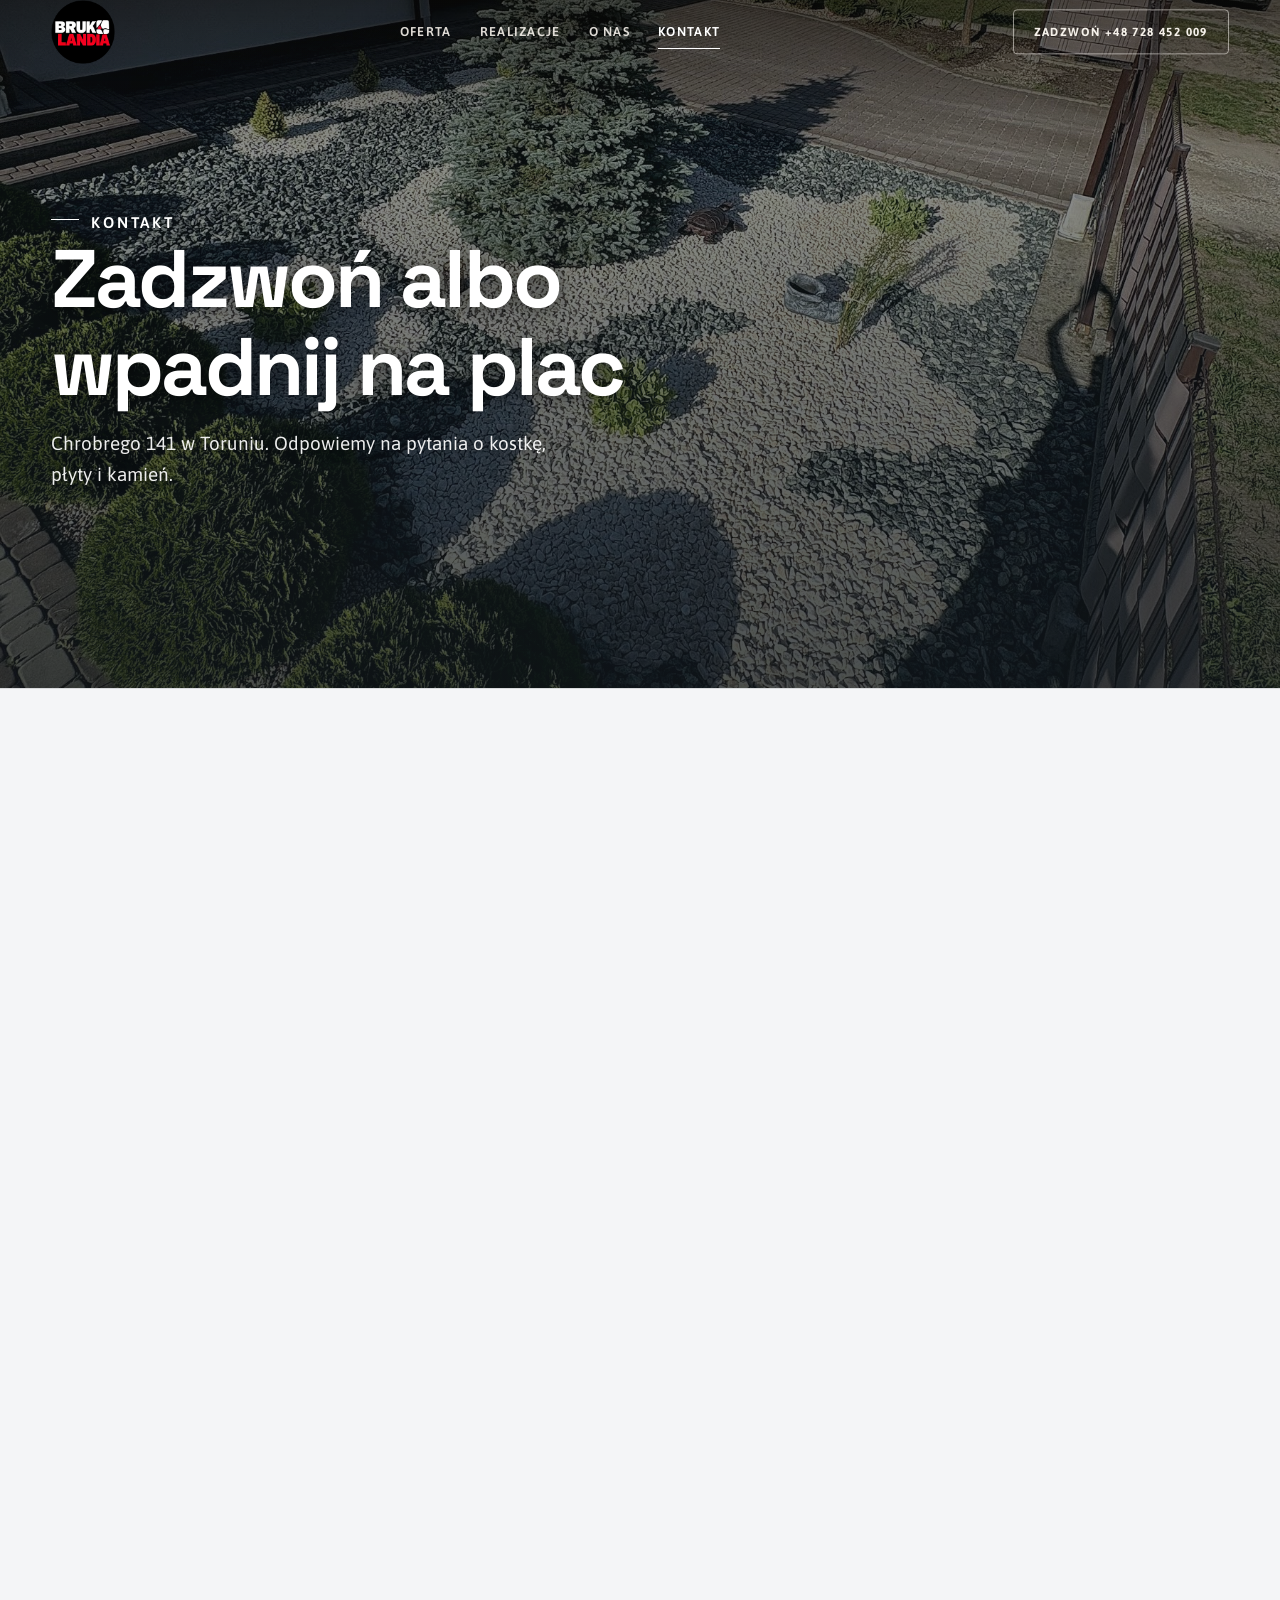
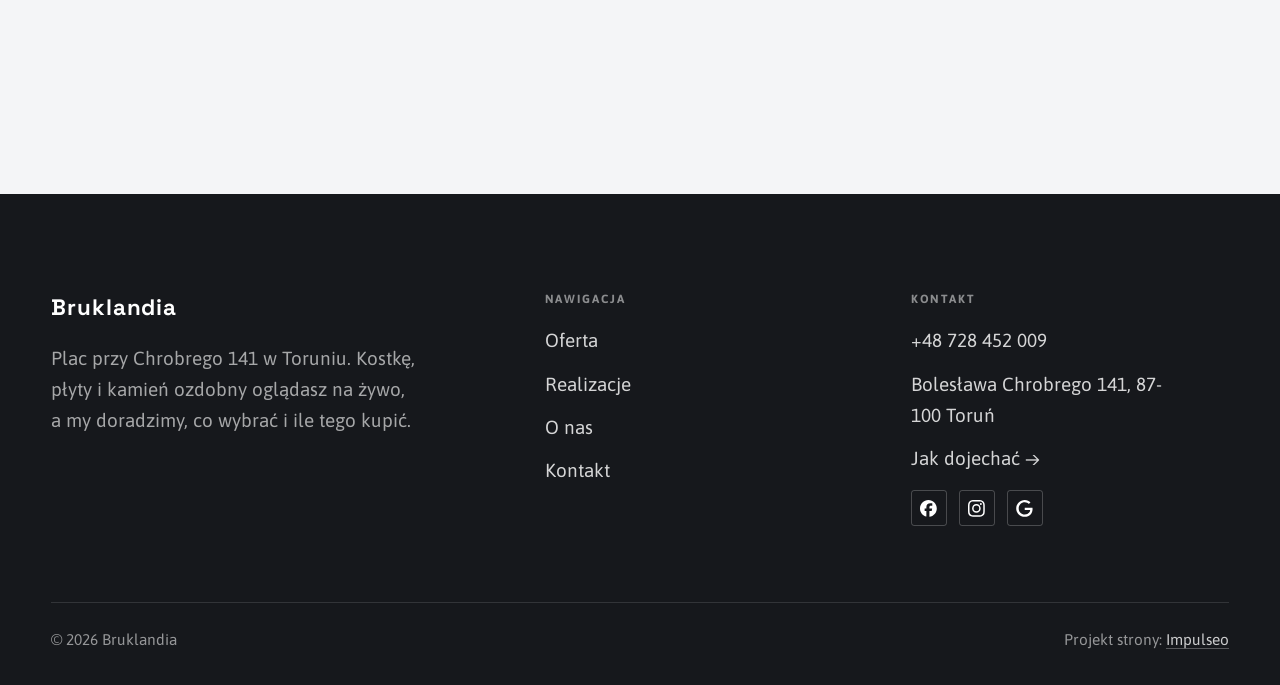
==== kontakt.html @ 5eeca156 "Strona demo: bruklandia" ====
<!DOCTYPE html>
<html lang="pl">
<head>
<meta charset="UTF-8">
<meta name="viewport" content="width=device-width, initial-scale=1.0">
<title>Kontakt - Bruklandia</title>
<meta name="description" content="Kontakt Bruklandia - Bolesława Chrobrego 141, 87-100 Toruń">
<link rel="canonical" href="https://kris20032.github.io/bruklandia/kontakt.html">
<meta name="robots" content="noindex, nofollow">
<meta property="og:type" content="website">
<meta property="og:locale" content="pl_PL">
<meta property="og:site_name" content="Bruklandia">
<meta property="og:title" content="Kontakt - Bruklandia">
<meta property="og:description" content="Kontakt Bruklandia - Bolesława Chrobrego 141, 87-100 Toruń">
<meta property="og:url" content="https://kris20032.github.io/bruklandia/kontakt.html">
<meta property="og:image" content="https://kris20032.github.io/bruklandia/img/og.jpg">
<meta property="og:image:width" content="1200">
<meta property="og:image:height" content="630">
<meta name="twitter:card" content="summary_large_image">
<link rel="preconnect" href="https://fonts.googleapis.com">
<link rel="preconnect" href="https://fonts.gstatic.com" crossorigin>
<link href="https://fonts.googleapis.com/css2?family=Space+Grotesk:wght@500;600;700&family=Asap:wght@400;500;600&display=swap" rel="stylesheet">
<link rel="stylesheet" href="assets/styles.css?v=f1101780">
</head>
<body>

<header class="nav">
  <div class="wrap nav-inner">
    <a class="brand brand-has-logo" href="index.html"><img class="brand-logo" src="img/logo.png" alt="Bruklandia" width="400" height="400" decoding="async"></a>
    <nav class="nav-links">
      <a href="oferta.html">Oferta</a>
      <a href="realizacje.html">Realizacje</a>
      <a href="o-nas.html">O nas</a>
      <a href="kontakt.html" class="active" aria-current="page">Kontakt</a>
      <a href="tel:+48728452009" class="btn btn-accent">Zadzwoń +48 728 452 009</a>
    </nav>
    <button class="nav-toggle" aria-label="Menu"><span></span><span></span><span></span></button>
  </div>
</header>

<main>
<section class="pagehead">
  <img src="img/g5.jpg" alt="Bruklandia - Zadzwoń albo wpadnij na plac" width="1800" height="1200" decoding="async">
  <div class="wrap">
    <span class="eyebrow">Kontakt</span>
    <h1>Zadzwoń albo wpadnij na plac</h1>
    <p>Chrobrego 141 w Toruniu. Odpowiemy na pytania o kostkę, płyty i kamień.</p>
  </div>
</section>
<section>
  <div class="wrap contact-grid">
    <div class="reveal">
      <span class="eyebrow">Dane kontaktowe</span>
      <h2 style="margin:var(--space-4) 0 var(--space-6)">Bruklandia</h2>
      <div class="info-list">
        <div class="info-row"><div class="ic"><svg class="ico-tel" width="16" height="16" viewBox="0 0 24 24" fill="none" aria-hidden="true"><path d="M6.6 10.8a15.5 15.5 0 0 0 6.6 6.6l2.2-2.2a1 1 0 0 1 1-.24 11.4 11.4 0 0 0 3.6.58 1 1 0 0 1 1 1V20a1 1 0 0 1-1 1A17 17 0 0 1 3 4a1 1 0 0 1 1-1h3.5a1 1 0 0 1 1 1c0 1.25.2 2.46.58 3.6a1 1 0 0 1-.25 1l-2.23 2.2Z" fill="currentColor"/></svg></div><div><div class="lbl">Telefon</div><a class="val" href="tel:+48728452009">+48 728 452 009</a></div></div>
        <div class="info-row"><div class="ic"><svg class="ico-pin" width="16" height="16" viewBox="0 0 24 24" fill="none" aria-hidden="true"><path d="M12 21s7-6.1 7-11.5A7 7 0 0 0 5 9.5C5 14.9 12 21 12 21Z" stroke="currentColor" stroke-width="1.6" fill="none"/><circle cx="12" cy="9.5" r="2.4" fill="currentColor"/></svg></div><div><div class="lbl">Adres</div><div class="val">Bolesława Chrobrego 141, 87-100 Toruń</div></div></div>
        <div class="info-row"><div class="ic"><svg class="ico-clock" width="16" height="16" viewBox="0 0 24 24" fill="none" aria-hidden="true"><circle cx="12" cy="12" r="8.2" stroke="currentColor" stroke-width="1.6"/><path d="M12 7.5V12l3.2 1.9" stroke="currentColor" stroke-width="1.6" stroke-linecap="round"/></svg></div><div><div class="lbl">Godziny</div><div class="val" style="font-weight:500">Pn-Pt 7:00-17:00, sob. 9:00-13:00</div></div></div>
      </div>
    </div>
    <div class="reveal">
      <div class="form">
        <h3 style="margin-bottom:var(--space-4)">Najszybciej telefonicznie</h3>
        <p class="muted" style="margin-bottom:var(--space-5)">Zadzwoń, opisz pomysł, a my powiemy, co i jak. Bez zobowiązań.</p>
        <a href="tel:+48728452009" class="btn btn-accent" style="justify-content:center">Zadzwoń: +48 728 452 009 <span class="arr">→</span></a>
      </div>
    </div>
  </div>
</section>
<section style="padding-top:0">
  <div class="wrap reveal">
    <iframe class="map" title="Bruklandia - Toruń" src="https://maps.google.com/maps?q=53.0409848%2C18.6276492&z=15&output=embed" loading="lazy" referrerpolicy="no-referrer-when-downgrade"></iframe>
  </div>
</section>
</main>

<footer>
  <div class="wrap">
    <div class="foot-grid">
      <div class="foot-brand">
        <div class="name">Bruklandia</div>
        <p>Plac przy Chrobrego 141 w Toruniu. Kostkę, płyty i kamień ozdobny oglądasz na żywo, a my doradzimy, co wybrać i ile tego kupić.</p>
      </div>
      <div class="foot-col">
        <h4>Nawigacja</h4>
        <a href="oferta.html">Oferta</a>
        <a href="realizacje.html">Realizacje</a>
        <a href="o-nas.html">O nas</a>
        <a href="kontakt.html">Kontakt</a>
      </div>
      <div class="foot-col">
        <h4>Kontakt</h4>
        <a href="tel:+48728452009">+48 728 452 009</a>
        <p>Bolesława Chrobrego 141, 87-100 Toruń</p>
        <a href="https://www.google.com/maps?cid=2119143771675908504" target="_blank" rel="noopener">Jak dojechać →</a>
      <div class="foot-soc">
        <a class="soc" href="https://www.facebook.com/p/Bruklandia-Toru%C5%84-61573818707642/" target="_blank" rel="noopener" aria-label="Facebook - Bruklandia"><svg viewBox="0 0 24 24" aria-hidden="true" focusable="false"><path d="M9.101 23.691v-7.98H6.627v-3.667h2.474v-1.58c0-4.085 1.848-5.978 5.858-5.978.401 0 .955.042 1.468.103a8.68 8.68 0 0 1 1.141.195v3.325a8.623 8.623 0 0 0-.653-.036 26.805 26.805 0 0 0-.733-.009c-.707 0-1.259.096-1.675.309a1.686 1.686 0 0 0-.679.622c-.258.42-.374.995-.374 1.752v1.297h3.919l-.386 2.103-.287 1.564h-3.246v8.245C19.396 23.238 24 18.179 24 12.044c0-6.627-5.373-12-12-12s-12 5.373-12 12c0 5.628 3.874 10.35 9.101 11.647Z" fill="currentColor"/></svg></a>
        <a class="soc" href="https://www.instagram.com/bruklandia_torun/" target="_blank" rel="noopener" aria-label="Instagram - Bruklandia"><svg viewBox="0 0 24 24" aria-hidden="true" focusable="false"><path d="M7.0301.084c-1.2768.0602-2.1487.264-2.911.5634-.7888.3075-1.4575.72-2.1228 1.3877-.6652.6677-1.075 1.3368-1.3802 2.127-.2954.7638-.4956 1.6365-.552 2.914-.0564 1.2775-.0689 1.6882-.0626 4.947.0062 3.2586.0206 3.6671.0825 4.9473.061 1.2765.264 2.1482.5635 2.9107.308.7889.72 1.4573 1.388 2.1228.6679.6655 1.3365 1.0743 2.1285 1.38.7632.295 1.6361.4961 2.9134.552 1.2773.056 1.6884.069 4.9462.0627 3.2578-.0062 3.668-.0207 4.9478-.0814 1.28-.0607 2.147-.2652 2.9098-.5633.7889-.3086 1.4578-.72 2.1228-1.3881.665-.6682 1.0745-1.3378 1.3795-2.1284.2957-.7632.4966-1.636.552-2.9124.056-1.2809.0692-1.6898.063-4.948-.0063-3.2583-.021-3.6668-.0817-4.9465-.0607-1.2797-.264-2.1487-.5633-2.9117-.3084-.7889-.72-1.4568-1.3876-2.1228C21.2982 1.33 20.628.9208 19.8378.6165 19.074.321 18.2017.1197 16.9244.0645 15.6471.0093 15.236-.005 11.977.0014 8.718.0076 8.31.0215 7.0301.0839m.1402 21.6932c-1.17-.0509-1.8053-.2453-2.2287-.408-.5606-.216-.96-.4771-1.3819-.895-.422-.4178-.6811-.8186-.9-1.378-.1644-.4234-.3624-1.058-.4171-2.228-.0595-1.2645-.072-1.6442-.079-4.848-.007-3.2037.0053-3.583.0607-4.848.05-1.169.2456-1.805.408-2.2282.216-.5613.4762-.96.895-1.3816.4188-.4217.8184-.6814 1.3783-.9003.423-.1651 1.0575-.3614 2.227-.4171 1.2655-.06 1.6447-.072 4.848-.079 3.2033-.007 3.5835.005 4.8495.0608 1.169.0508 1.8053.2445 2.228.408.5608.216.96.4754 1.3816.895.4217.4194.6816.8176.9005 1.3787.1653.4217.3617 1.056.4169 2.2263.0602 1.2655.0739 1.645.0796 4.848.0058 3.203-.0055 3.5834-.061 4.848-.051 1.17-.245 1.8055-.408 2.2294-.216.5604-.4763.96-.8954 1.3814-.419.4215-.8181.6811-1.3783.9-.4224.1649-1.0577.3617-2.2262.4174-1.2656.0595-1.6448.072-4.8493.079-3.2045.007-3.5825-.006-4.848-.0608M16.953 5.5864A1.44 1.44 0 1 0 18.39 4.144a1.44 1.44 0 0 0-1.437 1.4424M5.8385 12.012c.0067 3.4032 2.7706 6.1557 6.173 6.1493 3.4026-.0065 6.157-2.7701 6.1506-6.1733-.0065-3.4032-2.771-6.1565-6.174-6.1498-3.403.0067-6.156 2.771-6.1496 6.1738M8 12.0077a4 4 0 1 1 4.008 3.9921A3.9996 3.9996 0 0 1 8 12.0077" fill="currentColor"/></svg></a>
        <a class="soc" href="https://www.google.com/maps?cid=2119143771675908504" target="_blank" rel="noopener" aria-label="Google - Bruklandia"><svg viewBox="0 0 24 24" aria-hidden="true" focusable="false"><path d="M12.48 10.92v3.28h7.84c-.24 1.84-.853 3.187-1.787 4.133-1.147 1.147-2.933 2.4-6.053 2.4-4.827 0-8.6-3.893-8.6-8.72s3.773-8.72 8.6-8.72c2.6 0 4.507 1.027 5.907 2.347l2.307-2.307C18.747 1.44 16.133 0 12.48 0 5.867 0 .307 5.387.307 12s5.56 12 12.173 12c3.573 0 6.267-1.173 8.373-3.36 2.16-2.16 2.84-5.213 2.84-7.667 0-.76-.053-1.467-.173-2.053H12.48z" fill="currentColor"/></svg></a>
      </div>
      </div>
    </div>
    <div class="foot-bot">
      <span>© 2026 Bruklandia</span>
      <span>Projekt strony: <a class="foot-credit" href="https://impulseo.pl" target="_blank" rel="noopener">Impulseo</a></span>
    </div>
  </div>
</footer>
<div class="sticky-call"><a class="sc-call" href="tel:+48728452009"><svg class="ico-tel" width="16" height="16" viewBox="0 0 24 24" fill="none" aria-hidden="true"><path d="M6.6 10.8a15.5 15.5 0 0 0 6.6 6.6l2.2-2.2a1 1 0 0 1 1-.24 11.4 11.4 0 0 0 3.6.58 1 1 0 0 1 1 1V20a1 1 0 0 1-1 1A17 17 0 0 1 3 4a1 1 0 0 1 1-1h3.5a1 1 0 0 1 1 1c0 1.25.2 2.46.58 3.6a1 1 0 0 1-.25 1l-2.23 2.2Z" fill="currentColor"/></svg> Zadzwoń</a><a class="sc-quote" href="kontakt.html">Zapytaj o materiał</a></div>
<div class="demo-wazne" data-do="2026-10-19" data-cykl="3" hidden><svg class="dw-ico" width="13" height="13" viewBox="0 0 24 24" fill="none" aria-hidden="true"><circle cx="12" cy="12" r="8.6" stroke="currentColor" stroke-width="1.8"/><path d="M12 7.2V12l3.3 2" stroke="currentColor" stroke-width="1.8" stroke-linecap="round"/></svg><span class="dw-txt"></span></div>

<script src="assets/main.js"></script>
</body>
</html>
---- assets/styles.css ----
/* ============================================================
   STOLBASZ — premium, architektoniczny B2B fit-out
   Jasna paleta, zero brązu. System wg premium-web-craft.
   Projekt strony: Impulseo (impulseo.pl)
   ============================================================ */

:root{
  /* PALETA — jasna, architektoniczna, chłodna */
  --paper:#F4F5F7;          /* główne tło */
  --paper-2:#E6E8EC;        /* sekcje alternatywne (chłodny jasny szary) */
  --paper-3:#E6E8EC;        /* delikatne wypełnienia */
  --ink:#16181C;            /* tekst główny — chłodny grafit */
  --ink-soft:#282C32;       /* nagłówki drugorzędne */
  --muted:#6A7079;          /* tekst poboczny */
  --line:rgba(22,24,28,.12);/* hairline */
  --accent:#D62828;         /* stonowany petrol-slate — jedyny akcent */
  --accent-d:#A81E1E;
  --accent-soft:rgba(214,40,40,.10);
  --dark:#16181C;           /* sekcje ciemne (stopka/CTA) */

  /* HOVER ZDJĘĆ — JEDEN standard dla całego silnika (decyzja K. 04.08.2026, artefakt z wariantami).
     AKTUALNE (K.+Szymon 09.08.2026, wybór z artefaktu 6 wariantów): zoom 1.05 przy 1.4s -
     przy tak długim czasie mocniejszy kadr NIE skacze, tylko „oddycha". Poprzedni standard
     (1.02 / .55s z 04.08) odbierany jako dynamiczny i szybki.
     Spoczynek lekko przygaszony, ale TYLKO tam, gdzie jest mysz (@media hover:hover) —
     na telefonie zdjęcia zostają w pełnej jasności. */
  --img-zoom:1.05;                   /* K.+Szymon 09.08: wariant F z artefaktu porównawczego */
  --img-rest:brightness(.95) saturate(.99);
  --img-hot:brightness(1.06) saturate(1.05);
  --img-dur:1.4s;                    /* K.+Szymon 09.08 (wariant F): powoli = elegancko */
  --img-ease:cubic-bezier(.16,.84,.44,1);  /* miękki ogon, efekt „oddychania" */

  /* ODSTĘPY — skala 4/8 */
  --space-1:4px; --space-2:8px; --space-3:12px; --space-4:16px; --space-5:24px;
  --space-6:32px; --space-7:48px; --space-8:64px; --space-9:96px; --space-10:128px;

  /* TYPOGRAFIA — fluid clamp() (skala podbita 16.07.2026: większe, czytelniejsze litery — uwaga Adama) */
  --text-sm:clamp(.9rem,.87rem + .12vw,1rem);
  --text-base:clamp(1.08rem,1.04rem + .18vw,1.2rem);
  --text-lg:clamp(1.24rem,1.15rem + .34vw,1.44rem);
  --text-h3:clamp(1.34rem,1.22rem + .55vw,1.66rem);
  --text-h2:clamp(2.1rem,1.66rem + 2.1vw,3.1rem);
  --text-h1:clamp(2.9rem,2.1rem + 4vw,5.1rem);

  /* PROMIENIE — architektoniczne, raczej ostre */
  --r-sm:3px; --r-md:6px; --r-lg:10px;

  /* RUCH */
  --ease:cubic-bezier(.25,.46,.45,.94); --dur:.24s;

  /* CIENIE — miękkie, warstwowe */
  --sh-sm:0 1px 2px rgba(16,24,32,.04), 0 2px 8px rgba(16,24,32,.05);
  --sh-md:0 2px 6px rgba(16,24,32,.05), 0 12px 28px -8px rgba(16,24,32,.12);
  --sh-lg:0 6px 14px rgba(16,24,32,.07), 0 26px 56px -18px rgba(16,24,32,.22);

  --hairline:1px solid var(--line);

  --font-display:'Space Grotesk','Inter',sans-serif;
  --font-body:'Asap','Inter',sans-serif;
}

*{box-sizing:border-box;margin:0;padding:0}
html{scroll-behavior:smooth}
body{
  font-family:var(--font-body);
  font-size:var(--text-base);
  line-height:1.65;
  color:var(--ink);
  background:var(--paper);
  -webkit-font-smoothing:antialiased;
  text-rendering:optimizeLegibility;
}
img{max-width:100%;height:auto;display:block}  /* height:auto = width/height z atrybutów trzyma proporcje (TOP#12) */
a{color:inherit;text-decoration:none}

.wrap{width:min(92%,1180px);margin-inline:auto}
section{padding-block:clamp(52px,6.5vw,96px)}

h1,h2,h3{font-family:var(--font-display);font-weight:700;line-height:1.08;letter-spacing:-.02em;color:var(--ink)}
h1{font-size:var(--text-h1);letter-spacing:-.035em}
h2{font-size:var(--text-h2);letter-spacing:-.025em}
h3{font-size:var(--text-h3)}
/* MIARA — długość wiersza. WCAG 2.2 SC 1.4.8: max 80 znaków; Butterick: 45–90.
   68ch daje realnie 72–78 znaków polskiego tekstu, czyli z zapasem pod granicą.
   Wcześniej limit miał TYLKO <p> — <li>, <blockquote> i <dd> nie miały żadnego,
   i to jedyny powód, dla którego 23 bloki na dwóch oddanych stronach jadą po
   83–106 znaków w wierszu (pomiar 07.08.2026, bramka `miara`).
   ⚠️ Listy i definicje ograniczamy TYLKO bez klasy: `ul`/`ol` z klasą to u nas
   układ (siatki kafli, menu), a nie tekst ciągły — tam miarę wyznacza układ. */
/* 60ch, nie 68ch (K. 10.08): po zmianie fontów na węższe kroje (DM Sans i spółka)
   w 68ch mieściło się ~90 znaków - bramka pikselowa słusznie zgłaszała przekroczenie
   granicy 80. Pomiar na żywej przeglądarce: 60ch = 90 znaków, 53ch = ~78 znaków, czyli normę WCAG 1.4.8. */
:root{ --miara:53ch }
p{max-width:min(100%,var(--miara))}
blockquote,
ul:not([class])>li, ol:not([class])>li,
dl:not([class])>dd{max-width:min(100%,var(--miara))}

/* ⚠️ Świadomie BEZ wyjątku `.tile p,.card p,.svc p{max-width:none}`, choć nasuwa się sam:
   te akapity BYŁY już ograniczone (stare `p{max-width:65ch}`), więc „wyjątek" nie odblokowałby
   niczego nowego — tylko ROZLUŹNIŁ stan sprzed zmiany na wszystkich demach naraz.
   `figcaption` żadna z reguł wyżej nie dotyczy, więc też nie potrzebuje zwolnienia. */

/* ŁAMANIE. `balance` wyrównuje długości wierszy w nagłówku, `pretty` pilnuje ostatniego
   wiersza akapitu, żeby nie został w nim jeden wyraz. Obsługiwane od Chrome 117 /
   Safari 17.5; starsze przeglądarki po prostu ignorują tę własność.
   `text-wrap:pretty` nie występowało dotąd ANI RAZ w silniku ani w repo klientów. */
h1,h2,h3,.lead,.lede{text-wrap:balance}
p,li,blockquote,dd{text-wrap:pretty}

.eyebrow{
  font-family:var(--font-body);
  font-size:var(--text-sm);
  font-weight:600;
  letter-spacing:.18em;
  text-transform:uppercase;
  color:var(--accent);
  display:inline-flex;align-items:center;gap:var(--space-3);
}
/* flex:none + margin-top = kreska trzyma się PIERWSZEJ linii. Wcześniej align-items:center
   centrowało ją względem całego bloku i przy zawinięciu (długi kicker typu
   „…WNĘTRZ · LESZNO · OD 2019") druga linia lądowała z brzydkim wcięciem. */
.eyebrow{align-items:flex-start}
.eyebrow>*,.eyebrow{text-wrap:balance}   /* dlugi kicker lamal sie na sierote typu samo „2019" w drugiej linii */
.eyebrow::before{content:"";width:28px;height:1px;background:var(--accent);display:inline-block;flex:none;margin-top:.62em}

.muted{color:var(--muted)}
.lead{font-size:var(--text-lg);line-height:1.55;color:var(--ink-soft);max-width:50ch}

/* ---------- BUTTONS ---------- */
.btn{
  display:inline-flex;align-items:center;gap:var(--space-2);
  font-weight:600;font-size:var(--text-sm);letter-spacing:.02em;
  padding:var(--space-4) var(--space-6);
  border-radius:var(--r-sm);
  transition:transform var(--dur) var(--ease),box-shadow var(--dur) var(--ease),background var(--dur) var(--ease);
  cursor:pointer;border:1px solid transparent;
}
.btn-accent{background:var(--accent);color:#fff;box-shadow:var(--sh-sm)}
.btn-accent:hover{background:var(--accent-d);transform:translateY(-2px);box-shadow:var(--sh-md)}
.btn-accent:active{transform:translateY(0);box-shadow:var(--sh-sm)}
.btn-ghost{background:transparent;color:var(--ink);border-color:var(--line)}
.btn-ghost:hover{border-color:var(--accent);color:var(--accent);transform:translateY(-2px)}
.btn-light{background:#fff;color:var(--ink);box-shadow:var(--sh-sm)}
.btn-light:hover{transform:translateY(-2px);box-shadow:var(--sh-md)}
.btn .arr{transition:transform var(--dur) var(--ease)}
.btn:hover .arr{transform:translateX(4px)}

/* ---------- NAV ---------- */
.nav{
  position:sticky;top:0;z-index:50;
  background:color-mix(in srgb,var(--paper) 88%,transparent);
  backdrop-filter:saturate(140%) blur(10px);
  border-bottom:var(--hairline);
}
.nav-inner{display:flex;align-items:center;justify-content:space-between;gap:var(--space-5);height:72px}
/* ANTY-NACHODZENIE (K. 05.08.2026): długa nazwa firmy + przycisk z pełnym numerem nie mieściły się w pasku
   i flex ściskał linki PONIŻEJ ich treści - "Kontakt" wchodził na ramkę "Zadzwoń +48 ...". Teraz ustępuje
   nazwa marki (skrót wielokropkiem), a menu i przycisk nigdy się nie kurczą ani nie zachodzą na siebie. */
.brand{display:flex;flex-direction:column;line-height:1;min-width:0;flex:0 1 auto}
.brand .name{font-family:var(--font-display);font-weight:800;font-size:1.35rem;letter-spacing:.04em;white-space:nowrap;overflow:hidden;text-overflow:ellipsis}
.brand .sub{font-size:.62rem;letter-spacing:.34em;text-transform:uppercase;color:var(--muted);margin-top:5px;white-space:nowrap;overflow:hidden;text-overflow:ellipsis}
.nav-links{display:flex;align-items:center;gap:var(--space-6);flex:0 0 auto}
.nav-links a{font-size:var(--text-sm);font-weight:500;color:var(--ink-soft);position:relative;padding-block:4px;white-space:nowrap;transition:color var(--dur) var(--ease)}
.nav-links a::after{content:"";position:absolute;left:0;bottom:0;width:0;height:1.5px;background:var(--accent);transition:width var(--dur) var(--ease)}
.nav-links a:hover,.nav-links a.active{color:var(--ink)}
.nav-links a:hover::after,.nav-links a.active::after{width:100%}
.nav-links .btn{padding:var(--space-2) var(--space-5)}
/* przyciski w nav: właściwy kolor (przebij .nav-links a) + bez podkreślenia */
.nav-links a.btn-accent{color:#fff}
.nav-links a.btn-ghost,.nav-links a.btn-light{color:var(--ink)}
/* CTA w pasku: NIE podkreślenie spod linków menu, ale ten sam przelatujący błysk,
   co na wszystkich innych przyciskach (zgłoszenie K. 13.08.2026 - „na hero jest efekt
   światła przechodzącego przez przycisk, na navbarze go nie ma, a mają być identyczne").
   Reguła `.nav-links a::after` jest silniejsza od `.btn::after`, więc trzeba jej
   geometrię wyzerować i wpisać połysk z nazwy - samo `display:none` gasiło efekt. */
.nav-links a.btn::after{
  display:block;content:"";position:absolute;inset:0;z-index:-1;pointer-events:none;
  width:auto;height:auto;border-radius:inherit;   /* kasuje geometrię podkreślenia (width:0;height:1.5px) */
  background:linear-gradient(100deg,transparent 32%,rgba(255,255,255,.20) 50%,transparent 68%);
  translate:-120% 0}
@media (prefers-reduced-motion:no-preference){
  .nav-links a.btn:hover::after{translate:120% 0;transition:translate .75s var(--mt-ease,cubic-bezier(.16,.84,.44,1))}
}
.nav-toggle{display:none;background:none;border:none;cursor:pointer;flex-direction:column;gap:5px;padding:8px}
.nav-toggle span{width:24px;height:2px;background:var(--ink);transition:var(--dur)}
/* Ciasny zakres MIĘDZY menu mobilnym a pełnym pulpitem: zbijamy odstępy i nazwę marki,
   żeby wszystko zmieściło się naturalnie, zanim w ogóle dojdzie do skracania wielokropkiem. */
@media(max-width:1280px) and (min-width:921px){
  .nav-links{gap:var(--space-4)}
  .nav-links .btn{padding:var(--space-2) var(--space-4)}
  .brand .name{font-size:1.15rem}
}

/* ---------- HERO (split) ---------- */
.hero{position:relative;overflow:hidden;border-bottom:var(--hairline)}
.hero-grid{display:grid;grid-template-columns:1.05fr .95fr;gap:clamp(24px,4vw,60px);align-items:center;
  padding-block:clamp(36px,4.5vw,64px)}
.hero-copy .eyebrow{margin-bottom:var(--space-5)}
.hero-copy h1{margin-bottom:var(--space-5)}
.hero-copy .lead{margin-bottom:var(--space-7)}
.hero-actions{display:flex;flex-wrap:wrap;gap:var(--space-4)}
.hero-art{position:relative;aspect-ratio:4/3;border-radius:var(--r-lg);overflow:hidden;box-shadow:var(--sh-lg)}
.hero-art img{width:100%;height:100%;object-fit:cover}
.hero-art::after{content:"";position:absolute;inset:0;background:linear-gradient(180deg,transparent 55%,rgba(18,24,28,.28))}
.hero-badge{position:absolute;left:var(--space-5);bottom:var(--space-5);z-index:2;
  background:rgba(252,252,251,.94);backdrop-filter:blur(4px);
  border-radius:var(--r-md);padding:var(--space-4) var(--space-5);box-shadow:var(--sh-md);max-width:78%}
.hero-badge strong{display:block;font-family:var(--font-display);font-size:1rem;letter-spacing:-.01em}
.hero-badge span{font-size:var(--text-sm);color:var(--muted)}

/* ---------- HERO duży / kinowy (strona główna) ---------- */
.hero-cine{position:relative;min-height:clamp(560px,82vh,840px);min-height:clamp(560px,82svh,840px);display:flex;align-items:center;overflow:hidden;border-bottom:var(--hairline)}
.hero-cine>img{position:absolute;inset:0;width:100%;height:100%;object-fit:cover;z-index:0}
.hero-cine::after{content:"";position:absolute;inset:0;z-index:1;
  background:linear-gradient(95deg,rgba(13,18,23,.86) 0%,rgba(13,18,23,.64) 32%,rgba(13,18,23,.24) 62%,rgba(13,18,23,.04) 100%)}
.hero-cine .wrap{position:relative;z-index:2;padding-block:var(--space-8)}
.hero-cine .hero-copy{max-width:660px}
.hero-cine .eyebrow{color:#fff;margin-bottom:var(--space-5)}
.hero-cine .eyebrow::before{background:#fff}
.hero-cine h1{color:#fff;margin-bottom:var(--space-5);font-size:clamp(2.9rem,2rem + 4.4vw,5.2rem);text-wrap:balance}
.hero-cine .lead{color:rgba(255,255,255,.92);max-width:48ch;margin-bottom:var(--space-7)}
.hero-cine .hero-actions{display:flex;flex-wrap:wrap;gap:var(--space-4)}
/* NISKIE OKNO (laptop z dokiem i paskami przeglądarki ma ~700-780 px wysokości widoku):
   H1 do 5.2rem + długi lead nie mieściły się i przyciski wypadały POD krawędź ekranu -
   klient widział stronę bez ani jednego CTA. Skalujemy w dół, zamiast przycinać treść. */
@media(min-width:821px) and (max-height:820px){
  .hero-cine{min-height:clamp(520px,94svh,780px)}
  .hero-cine .wrap{padding-block:var(--space-6)}
  .hero-cine h1{font-size:clamp(2.2rem,1.5rem + 2.6vw,3.6rem);margin-bottom:var(--space-4)}
  .hero-cine .eyebrow{margin-bottom:var(--space-4)}
  .hero-cine .lead{margin-bottom:var(--space-5);max-width:44ch}
}
@media(max-width:680px){
  .hero-cine{min-height:clamp(520px,76vh,640px);min-height:clamp(520px,76svh,640px);align-items:flex-end}
  .hero-cine::after{background:linear-gradient(0deg,rgba(13,18,23,.9) 6%,rgba(13,18,23,.45) 55%,rgba(13,18,23,.25) 100%)}
  .hero-cine .wrap{padding-bottom:var(--space-9)}
  /* TELEFON (~90% oglądających): lead potrafił zająć 8 linii i zepchnąć CTA poza pierwszy ekran.
     Zwężamy interlinię i skalę - treści nie ucinamy, bo to ona sprzedaje. */
  .hero-cine .lead{font-size:.98rem;line-height:1.5;margin-bottom:var(--space-5)}
  .hero-cine .eyebrow{font-size:.72rem;letter-spacing:.13em;margin-bottom:var(--space-4)}
  .hero-cine .eyebrow::before{width:20px}
  .hero-cine h1{margin-bottom:var(--space-4)}
}

/* full-bleed hero variant (podstrony) */
.pagehead{position:relative;min-height:46vh;min-height:46svh;display:flex;align-items:flex-end;overflow:hidden;border-bottom:var(--hairline)}
.pagehead img{position:absolute;inset:0;width:100%;height:100%;object-fit:cover}
/* 10.08.2026 (decyzja K.): mocniejsze przyciemnienie + cień pod tekstem. Bramka mierzyła na
   nagłówkach podstron 3,38-3,43:1 przy wymaganych 4,5 — jasne zdjęcie (hala, śnieg, niebo)
   podchodziło pod biały tekst. Zdjęcia klientów są różne, więc kontrast musi dawać WARSTWA,
   a nie szczęśliwy dobór kadru. */
.pagehead::after{content:"";position:absolute;inset:0;background:linear-gradient(180deg,rgba(18,24,28,.40),rgba(18,24,28,.76))}
.pagehead .wrap{position:relative;z-index:2;padding-block:var(--space-9);color:#fff}
.pagehead h1{color:#fff;max-width:18ch;text-shadow:0 2px 16px rgba(0,0,0,.55)}
.pagehead .eyebrow{color:#fff}
.pagehead .eyebrow::before{background:#fff}
.pagehead p{color:rgba(255,255,255,.92);margin-top:var(--space-4);max-width:54ch;text-shadow:0 1px 12px rgba(0,0,0,.5)}

/* ---------- STRIP (pasek skrótów / liczby) ---------- */
.strip{background:var(--dark);color:#fff}
/* PASEK HASEŁ — standard 04.08.2026 (decyzja K.): 5 haseł w JEDNYM rzędzie, tekst WYŚRODKOWANY,
   węższe marginesy boczne niż reszta strony (pasek ma iść szerzej), równe wysokości kolumn. */
.strip .wrap{width:min(96%,1440px);display:grid;grid-template-columns:repeat(5,1fr);
  gap:var(--space-5);padding-block:var(--space-7);align-items:stretch}
.strip .item .k{font-family:var(--font-display);font-size:clamp(1.05rem,.82rem + .85vw,1.55rem);
  font-weight:800;letter-spacing:-.02em;color:#fff;line-height:1.18;text-wrap:balance}
.strip .item .v{font-size:var(--text-sm);color:rgba(255,255,255,.66);margin-top:var(--space-2);line-height:1.4}
.strip .item{border-left:2px solid var(--accent);padding-inline:var(--space-4);
  text-align:center;display:flex;flex-direction:column;justify-content:center}
/* liczba kolumn = liczba haseł, żeby ostatnie nie zostawało samo w drugim rzędzie.
   Klasę n-N nadaje multipage.py; domyślnie (bez klasy) pasek jest 5-kolumnowy. */
.strip.n-2 .wrap{grid-template-columns:repeat(2,1fr)}
.strip.n-3 .wrap{grid-template-columns:repeat(3,1fr)}
.strip.n-4 .wrap{grid-template-columns:repeat(4,1fr);gap:var(--space-6)}
.strip.n-4 .item .k{font-size:clamp(1.3rem,1rem + 1.1vw,2rem)}
.strip.n-6 .wrap{grid-template-columns:repeat(6,1fr);gap:var(--space-4)}
.strip.n-6 .item .k{font-size:clamp(.98rem,.8rem + .7vw,1.35rem)}
/* równe łamanie: zamiast "długa linia + jedno słowo" obie linie zbliżonej długości */
.strip .item .k{text-wrap:balance}

/* ---------- SECTION HEAD ---------- */
.head{max-width:48rem;margin-bottom:var(--space-8)}
.head.center{margin-inline:auto;text-align:center}
.head .eyebrow{margin-bottom:var(--space-4)}
.head h2{margin-bottom:var(--space-4)}
.head p{color:var(--muted);font-size:var(--text-lg);line-height:1.55}
.head.center p{margin-inline:auto}

/* ---------- INTRO SPLIT ---------- */
.split{display:grid;grid-template-columns:.92fr 1.08fr;gap:clamp(28px,5vw,80px);align-items:center}
.split.rev{grid-template-columns:1.08fr .92fr}
.split.rev .split-art{order:-1}
.split-art{position:relative;aspect-ratio:5/4;border-radius:var(--r-lg);overflow:hidden;box-shadow:var(--sh-lg)}
.split-art img{width:100%;height:100%;object-fit:cover}
.split-copy h2{margin-bottom:var(--space-5)}
.split-copy p+p{margin-top:var(--space-4)}
.split-copy .btn{margin-top:var(--space-6)}

/* ---------- SERVICES (zakres) ---------- */
.svc-grid{display:grid;grid-template-columns:repeat(auto-fit,minmax(280px,1fr));gap:var(--space-5)}
.svc{background:#fff;border:var(--hairline);border-radius:var(--r-md);padding:var(--space-7) var(--space-6);
  transition:transform var(--dur) var(--ease),box-shadow var(--dur) var(--ease),border-color var(--dur) var(--ease);
  position:relative;overflow:hidden}
.svc::before{content:"";position:absolute;left:0;top:0;width:3px;height:0;background:var(--accent);transition:height var(--dur) var(--ease)}
.svc:hover{transform:translateY(-4px);box-shadow:var(--sh-md);border-color:transparent}
.svc:hover::before{height:100%}
.svc .ic{font-family:var(--font-display);font-size:.8rem;font-weight:700;letter-spacing:.12em;color:var(--accent);margin-bottom:var(--space-4)}
.svc h3{margin-bottom:var(--space-3);font-size:1.22rem}
.svc p{color:var(--muted);font-size:var(--text-base);line-height:1.6}

/* big detailed service rows */
.svc-row{display:grid;grid-template-columns:.8fr 1.2fr;gap:clamp(20px,4vw,60px);align-items:center;padding-block:var(--space-8)}
.svc-row+.svc-row{border-top:var(--hairline)}
.svc-row.rev{grid-template-columns:1.2fr .8fr}
/* Naprzemienny układ wierszy oferty: co drugi wiersz ma zdjęcie po PRAWEJ.
   Było `order:-1` — martwy kod, bo zdjęcie i tak jest pierwszym dzieckiem w HTML,
   więc wszystkie wiersze wyglądały identycznie (zdjęcie zawsze z lewej), a `rev`
   zmieniało tylko szerokość kolumn. Znalezione 29.07.2026 przy różnicowaniu kierunków
   animacji (pomiar pozycji: art.mid 390/502 przy row.mid 756 — zawsze lewa strona). */
.svc-row.rev .svc-row-art{order:2}
.svc-row-art{aspect-ratio:4/3;border-radius:var(--r-md);overflow:hidden;box-shadow:var(--sh-md)}
.svc-row-art img{width:100%;height:100%;object-fit:cover}
.svc-row h3{font-size:1.5rem;margin-bottom:var(--space-4)}
.svc-row .num{font-family:var(--font-display);font-size:.85rem;font-weight:700;letter-spacing:.14em;color:var(--accent);display:block;margin-bottom:var(--space-3)}
.svc-row ul{list-style:none;margin-top:var(--space-4);display:flex;flex-direction:column;gap:var(--space-2)}
.svc-row li{position:relative;padding-left:var(--space-5);color:var(--muted);font-size:var(--text-base)}
.svc-row li::before{content:"";position:absolute;left:0;top:.62em;width:8px;height:1px;background:var(--accent)}

/* ---------- GALLERY (realizacje) ---------- */
.gallery{display:grid;grid-template-columns:repeat(12,1fr);gap:var(--space-4);grid-auto-rows:200px}
/* GALERIA MASONRY — pionowe zdjęcia (portrety beauty/wellness) bez przycinania: kolumny, height auto */
.gallery-masonry{column-count:3;column-gap:var(--space-4)}
@media(max-width:900px){.gallery-masonry{column-count:2}}
@media(max-width:560px){.gallery-masonry{column-count:1}}
.gallery-masonry .m-tile{break-inside:avoid;margin:0 0 var(--space-4);padding:0;position:relative;overflow:hidden;border-radius:var(--r-md);border:1px solid var(--line)}
.gallery-masonry .m-tile img{width:100%;height:auto;display:block}
.gallery-masonry .m-tile .cap{position:absolute;left:0;right:0;bottom:0;padding:var(--space-4);color:#fff;background:linear-gradient(0deg,rgba(0,0,0,.55),transparent);font-size:var(--text-sm)}
.gallery-masonry .m-tile .cap small{display:block;font-weight:400;opacity:.78;letter-spacing:.04em;text-transform:uppercase;font-size:.66rem;margin-top:3px}
.tile{position:relative;overflow:hidden;border-radius:var(--r-md);box-shadow:var(--sh-sm);
  transition:transform var(--dur) var(--ease),box-shadow var(--dur) var(--ease)}
.tile img{width:100%;height:100%;object-fit:cover;
  transition:transform var(--img-dur) var(--img-ease),filter var(--img-dur) var(--img-ease)}
.tile:hover{box-shadow:var(--sh-md)}
.tile .cap{position:absolute;left:0;right:0;bottom:0;padding:var(--space-5) var(--space-4) var(--space-4);
  /* mocniejszy spad + cien pod tekstem: na JASNYCH zdjeciach klienta (biale fronty, sciany)
     slaby gradient dawal kontrast ~1.5:1 zamiast wymaganych 3.6:1 (bramka wygladu, 10.08.2026) */
  background:linear-gradient(transparent 10%,rgba(18,24,28,.55) 40%,rgba(18,24,28,.88) 68%,rgba(18,24,28,.99));color:#fff;
  text-shadow:0 1px 2px rgba(0,0,0,.85),0 2px 10px rgba(0,0,0,.55);
  font-size:var(--text-sm);font-weight:600;letter-spacing:.01em;
  opacity:0;transform:translateY(8px);transition:var(--dur) var(--ease)}
.tile:hover .cap{opacity:1;transform:translateY(0)}
.tile .cap small{display:block;font-weight:400;opacity:.78;letter-spacing:.04em;text-transform:uppercase;font-size:.66rem;margin-top:3px}
/* bento spans */
.t-wide{grid-column:span 6}
.t-tall{grid-column:span 6;grid-row:span 2}
.t-std{grid-column:span 6}
.t-third{grid-column:span 4}
.t-two3{grid-column:span 8}

/* ---------- TRUST / WIARYGODNOŚĆ ---------- */
.trust{background:var(--paper-2)}
.trust-grid{display:grid;grid-template-columns:repeat(auto-fit,minmax(240px,1fr));gap:var(--space-5);margin-top:var(--space-7)}
.trust-card{background:#fff;border-radius:var(--r-md);padding:var(--space-7) var(--space-6);box-shadow:var(--sh-sm);border-top:3px solid var(--accent)}
.trust-card .big{font-family:var(--font-display);font-size:clamp(1.8rem,1.3rem + 1.6vw,2.6rem);font-weight:800;letter-spacing:-.02em;color:var(--ink);line-height:1}
.trust-card h3{font-size:1.12rem;margin:var(--space-3) 0 var(--space-2)}
.trust-card p{color:var(--muted);font-size:var(--text-base);line-height:1.55}

/* ---------- CTA band ---------- */
.cta{background:var(--dark);color:#fff;position:relative;overflow:hidden}
/* telefon w CTA: na ciemnym tle biały (domyślnie), rodziny z JASNYM tłem CTA
   nadpisują to u siebie - wcześniej kolor siedział w stylu inline i wygrywał z rodziną. */
.cta .btn-ghost-cta{color:#fff;border-color:rgba(255,255,255,.3)}
.cta .wrap{display:grid;grid-template-columns:1.4fr .6fr;gap:var(--space-7);align-items:center;position:relative;z-index:2}
.cta h2{color:#fff;max-width:20ch}
.cta p{color:rgba(255,255,255,.74);margin-top:var(--space-4)}
.cta-actions{display:flex;flex-direction:column;gap:var(--space-3);align-items:flex-start}
.cta::before{content:"";position:absolute;right:-80px;top:-80px;width:360px;height:360px;border-radius:50%;
  background:radial-gradient(circle,var(--accent-soft),transparent 70%)}

/* ---------- CONTACT ---------- */
.contact-grid{display:grid;grid-template-columns:.85fr 1.15fr;gap:clamp(28px,4vw,56px);align-items:start}
.info-list{display:flex;flex-direction:column;gap:var(--space-2)}
.info-row{display:flex;gap:var(--space-4);align-items:flex-start;padding-block:var(--space-4);border-bottom:var(--hairline)}
.info-row .ic{flex:none;width:42px;height:42px;display:grid;place-items:center;border-radius:50%;
  background:var(--accent-soft);color:var(--accent);font-size:1.05rem}
.info-row .lbl{font-size:.72rem;letter-spacing:.14em;text-transform:uppercase;color:var(--muted)}
.info-row .val{font-weight:600;font-size:var(--text-base);margin-top:2px}
.info-row a.val:hover{color:var(--accent)}
.map{border:none;border-radius:var(--r-lg);box-shadow:var(--sh-md);width:100%;height:100%;min-height:380px;filter:grayscale(.2) contrast(1.02)}
.form{background:#fff;border:var(--hairline);border-radius:var(--r-lg);padding:clamp(24px,3vw,40px);box-shadow:var(--sh-sm)}
.form .fld{margin-bottom:var(--space-5)}
.form label{display:block;font-size:var(--text-sm);font-weight:600;margin-bottom:var(--space-2)}
.form input,.form textarea{width:100%;font-family:inherit;font-size:var(--text-base);color:var(--ink);
  padding:var(--space-4);border:var(--hairline);border-radius:var(--r-sm);background:var(--paper);transition:border-color var(--dur)}
.form input:focus,.form textarea:focus{outline:none;border-color:var(--accent);background:#fff}
.form textarea{resize:vertical;min-height:120px}
.form .note{font-size:var(--text-sm);color:var(--muted);margin-top:var(--space-3)}

/* ---------- FOOTER ---------- */
footer{background:var(--dark);color:#fff;padding-block:var(--space-9) var(--space-6)}
.foot-grid{display:grid;grid-template-columns:1.4fr 1fr 1fr;gap:var(--space-7);margin-bottom:var(--space-8)}
.foot-brand .name{font-family:var(--font-display);font-weight:800;font-size:1.4rem;letter-spacing:.04em}
.foot-brand p{color:rgba(255,255,255,.62);margin-top:var(--space-4);font-size:var(--text-base);max-width:38ch}
.foot-col h4{font-size:.74rem;letter-spacing:.16em;text-transform:uppercase;color:rgba(255,255,255,.5);margin-bottom:var(--space-4)}
.foot-col a,.foot-col p{display:block;color:rgba(255,255,255,.82);font-size:var(--text-base);margin-bottom:var(--space-3)}
.foot-col a:hover{color:#fff}
.foot-bot{border-top:1px solid rgba(255,255,255,.12);padding-top:var(--space-5);display:flex;justify-content:space-between;flex-wrap:wrap;gap:var(--space-3);
  font-size:var(--text-sm);color:rgba(255,255,255,.55)}
.foot-bot a:hover{color:#fff}
/* Podpis w stopce = klikalny link do impulseo.pl (31.07.2026). Ma być WIDOCZNIE klikalny,
   ale nie krzyczeć - stąd sam kolor jaśniejszy + delikatne podkreślenie na najeździe. */
.foot-bot a.foot-credit{color:rgba(255,255,255,.78);text-decoration:none;border-bottom:1px solid rgba(255,255,255,.28)}
.foot-bot a.foot-credit:hover{color:#fff;border-bottom-color:#fff}

/* ---------- REVEAL ---------- */
.reveal{opacity:0;transform:translateY(22px);transition:opacity .6s var(--ease),transform .6s var(--ease)}
.reveal.in{opacity:1;transform:none}

/* ---------- RESPONSIVE ---------- */
@media(max-width:920px){
  .hero-grid,.split,.split.rev,.svc-row,.svc-row.rev,.cta .wrap,.contact-grid,.foot-grid{grid-template-columns:1fr}
  .split.rev .split-art,.svc-row.rev .svc-row-art{order:0}
  .hero-art{aspect-ratio:16/10;max-height:420px}
  .strip .wrap,.strip.n-2 .wrap,.strip.n-3 .wrap,.strip.n-4 .wrap,.strip.n-6 .wrap{grid-template-columns:repeat(2,1fr);gap:var(--space-6)}
  .strip .item .k,.strip.n-6 .item .k{font-size:clamp(1.3rem,1.1rem + 1vw,2rem)}
  .gallery{grid-auto-rows:180px}
  .t-wide,.t-tall,.t-std,.t-third,.t-two3{grid-column:span 6}
  .t-tall{grid-row:span 1}
  .cta-actions{flex-direction:row;flex-wrap:wrap}
  .foot-grid{gap:var(--space-6)}
}
@media(max-width:680px){
  .nav-links{position:fixed;inset:72px 0 auto 0;background:var(--paper);flex-direction:column;align-items:stretch;
    gap:0;padding:var(--space-4) 6%;border-bottom:var(--hairline);box-shadow:var(--sh-md);
    transform:translateY(-120%);transition:transform var(--dur) var(--ease)}
  .nav-links.open{transform:translateY(0)}
  .nav-links a{padding-block:var(--space-4);border-bottom:var(--hairline)}
  .nav-links .btn{margin-top:var(--space-3);justify-content:center}
  .nav-toggle{display:flex}
  .strip .wrap,.strip.n-2 .wrap,.strip.n-3 .wrap,.strip.n-4 .wrap,.strip.n-6 .wrap{grid-template-columns:1fr}
  .gallery{grid-template-columns:repeat(6,1fr)}
  .foot-grid{grid-template-columns:1fr}
}
@media(prefers-reduced-motion:reduce){
  /* audyt 09.08 TOP#14: samo skrócenie duration przy animacji INFINITE = stroboskop
     (pętla .01ms miga ekranem); iteration-count:1 gasi pętlę naprawdę. Pseudoelementy
     też - tła hero (gastro/studio) animują ::before/img, blanket na * ich nie łapał. */
  *,*::before,*::after{animation-duration:.01ms!important;animation-iteration-count:1!important;animation-delay:0s!important;transition:none!important}
  .reveal{opacity:1!important;transform:none!important}
  html{scroll-behavior:auto}
}

/* ============================================================
   PREMIUM LAYER — destylat deep-researchu branż (anty-AI, spokój).
   Zmienne STOLBASZ (--accent/--ink/--paper/--line/--dark). Ruch ledwo
   zauważalny, krzywa cubic-bezier(.16,.84,.44,1); prefers-reduced-motion
   pokryte blanketem wyżej. Karty hairline zamiast cieni = #1 sygnał „nie-AI".
   ============================================================ */

/* więcej oddechu między sekcjami (liderzy: 110-130px) */
section{padding-block:clamp(64px,8vw,128px)}

/* 1) Aksamitny reveal — dłuższa, miękka krzywa zamiast „skoku" */
.reveal{transition:opacity .9s cubic-bezier(.16,.84,.44,1),transform .9s cubic-bezier(.16,.84,.44,1);will-change:opacity,transform}
/* stagger TYLKO w galerii (tam pozycja = porządek dzieci) */
.gallery .reveal:nth-child(2){transition-delay:.07s}
.gallery .reveal:nth-child(3){transition-delay:.14s}
.gallery .reveal:nth-child(4){transition-delay:.21s}
.gallery .reveal:nth-child(5){transition-delay:.28s}
.gallery .reveal:nth-child(6){transition-delay:.35s}

/* 2) Hero STATYCZNY na .hero-cine — Ken Burns CAŁKIEM WYŁĄCZONY 26.06 (3. zgłoszenie Szymona).
   GENEZA: animowanie scale na <img> hero z teksturami (cegły/framugi) re-samplinguje obraz
   klatka po klatce → na części ekranów drobne drganie/shimmer = „heroshot się trzęsie".
   translateY usunięto wcześniej, scale-only + will-change/GPU NIE wystarczyły do GWARANCJI gładkości.
   Krzysztof zażądał pewności („make sure, że błąd się nie pojawi") > efekt. Zero animacji = 0% drgania.
   Delikatny zoom zostaje TYLKO w pełnoekranowych hero gastro/studio (hg-bg/hs-bg — tło, inny
   mechanizm, chwalone, nigdy nie zgłaszane). NIE wracać do KB na .hero-cine bez realnego testu
   na sprzęcie klienta — to ryzyko regresji „trzęsienia”. */
/* BEZPIECZNY "wow" na hero = jednorazowy FADE-IN (opacity), nie zoom.
   opacity nie dotyka bitmapy → gładkie na KAŻDYM zdjęciu/ekranie/GPU, zero ryzyka migotania.
   Geometryczny ruch (scale/translate) na .hero-cine jest ZAKAZANY (bramka pilnuje). */
@keyframes heroFade{from{opacity:0}to{opacity:1}}
.hero-cine>img{transform:none;animation:heroFade 1.1s ease-out both}

/* 3) Akcentowy hairline pod nagłówkiem sekcji, który „rysuje się" przy wejściu */
.head h2{position:relative;padding-bottom:18px}
.head h2::after{content:"";position:absolute;left:0;bottom:0;height:1px;width:0;background:var(--accent);transition:width 1s cubic-bezier(.16,.84,.44,1) .15s}
.head.center h2::after{left:50%;transform:translateX(-50%)}
.head.reveal.in h2::after,.head.center.reveal.in h2::after{width:54px}

/* 4) Karty HAIRLINE zamiast cieni/zaokrągleń (najmocniejszy anty-AI detal) */
.svc{background:transparent;border:1px solid var(--line);border-radius:var(--r-sm);box-shadow:none}
.svc:hover{box-shadow:none;border-color:var(--accent);transform:translateY(-3px)}
.trust-card{background:transparent;box-shadow:none;border:1px solid var(--line);border-top:2px solid var(--accent);border-radius:var(--r-sm)}
.tile{box-shadow:none;border-radius:var(--r-sm)}
.tile:hover{box-shadow:none}

/* 5) Sticky-nav kondensuje się po przewinięciu (sygnał dopracowania) */
.nav{transition:box-shadow .4s ease,background .4s ease}
.nav.is-stuck{box-shadow:0 1px 0 var(--line),0 14px 30px -24px rgba(0,0,0,.45)}
.nav-inner{transition:height .35s var(--ease)}
.nav.is-stuck .nav-inner{height:60px}

/* 6) MANIFESTO — pełnoekranowy cytat-bohater (zastępuje generyczne „Dlaczego my") */
.manifesto{background:var(--paper-2);text-align:center}
.manifesto .wrap{max-width:60rem}
.manifesto p{font-family:var(--font-display);font-style:italic;font-size:clamp(1.6rem,1rem + 2.4vw,2.8rem);line-height:1.32;color:var(--ink-soft);margin-inline:auto;max-width:26ch;position:relative;padding-top:var(--space-8)}
.manifesto p::before{content:"";position:absolute;top:0;left:50%;transform:translateX(-50%);width:54px;height:1px;background:var(--accent)}
.manifesto p span{color:var(--accent);font-style:italic}

/* 7) GATEWAYS — 3 duże bramy-zdjęcia (zamiast paska menu usług) */
.gateways{display:grid;grid-template-columns:repeat(3,1fr);gap:var(--space-4)}
.gateway{position:relative;aspect-ratio:3/4;overflow:hidden;border-radius:var(--r-sm);display:block}
.gateway img{width:100%;height:100%;object-fit:cover;
  transition:transform var(--img-dur) var(--img-ease),filter var(--img-dur) var(--img-ease)}
.gateway::after{content:"";position:absolute;inset:0;background:linear-gradient(180deg,transparent 38%,rgba(18,24,28,.74))}
/* ===== HOVER ZDJĘĆ — jedno miejsce dla WSZYSTKICH kafli ze zdjęciem (K. 04.08.2026) ===== */
@media(hover:hover){
  .tile img,.gateway img,.m-tile img{filter:var(--img-rest)}
  .tile:hover img,
  .gateway:hover img,
  .m-tile:hover img{transform:scale(var(--img-zoom));filter:var(--img-hot)}
}
.m-tile img{transition:transform var(--img-dur) var(--img-ease),filter var(--img-dur) var(--img-ease)}
.gateway .g-ttl{position:absolute;left:0;right:0;bottom:0;z-index:2;padding:var(--space-6) var(--space-5);color:#fff;font-family:var(--font-display);font-size:1.45rem;letter-spacing:-.01em;line-height:1.15}
.gateway .g-ttl small{display:block;font-family:var(--font-body);font-size:var(--text-sm);font-weight:400;opacity:.82;letter-spacing:.03em;margin-top:5px}
@media(max-width:760px){.gateways{grid-template-columns:1fr}.gateway{aspect-ratio:16/10}}

/* 8) LOGO klienta w nagłówku (gdy podane --logo) */
/* 52px domyślnie (feedback Bartka 06.07.2026: 40px ginęło, uwaga padła 3x; ~56px sprawdzone na żywym demie anna-borowiec-makeup) */
.brand-logo{height:64px;width:auto;max-width:300px;object-fit:contain;display:block}
.nav.is-stuck .brand-logo{height:52px}
@media(max-width:680px){.brand-logo{height:46px;max-width:210px}}


/* === RWD: nagłówki na wąskich ekranach (dodane 17.07.2026 razem z fixem clamp) ===
   Po przywróceniu działania clamp() dolna granica --text-h1 (2.9rem) rozpychała
   dokument przy długich polskich słowach na telefonach. Tu ją zjeżdżamy. */
@media (max-width:560px){
  :root{
    --text-h1:clamp(1.9rem, 1.15rem + 4.4vw, 2.7rem);
    --text-h2:clamp(1.5rem, 1rem + 3vw, 2.1rem);
  }
  .hero-cine h1{font-size:clamp(1.9rem, 1.15rem + 4.4vw, 2.7rem)}
  h1,h2{overflow-wrap:break-word}
}

/* GODZINY (godziny_grid z briefu) — dzień po lewej, godziny po prawej. Wcześniej BRAK stylu
   powodował sklejenie "Poniedziałek-Piątek8:00-20:00" (dodane 2026-07-21). Neutralne dla dem bez grafiku. */
.godz{display:flex;flex-direction:column;gap:2px;max-width:440px;margin-top:8px}
.godz-row{display:flex;justify-content:space-between;align-items:baseline;gap:24px;padding:10px 0;border-bottom:1px solid var(--line)}
.godz-row:last-child{border-bottom:0}
.godz-row b{font-weight:600;color:var(--ink)}
.godz-row span{color:var(--muted);white-space:nowrap}

/* === FAQ (lekcja 08.08.2026) ===
   Sekcja faq_klinika() trafia NIE tylko do rodziny „klinika" (multipage.py: także układ FACHOWCY),
   a style leżały wyłącznie w families/klinika.css — u hydraulika/dekarza FAQ renderowało się jako
   goła lista <details> z domyślnym trójkącikiem przeglądarki (wpadka: demo Instalatorstwo Gała).
   Dlatego baza. Rodzina może to nadpisać na wierzchu. */
.faq-list{max-width:48rem;margin:var(--space-8) auto 0;display:flex;flex-direction:column;gap:var(--space-3)}
.faq-item{border:1px solid var(--line);border-radius:var(--r-md);background:var(--paper);padding:var(--space-4) var(--space-5)}
.faq-item summary{font-family:var(--font-display);font-weight:600;color:var(--ink);cursor:pointer;list-style:none;display:flex;justify-content:space-between;gap:1rem}
.faq-item summary::-webkit-details-marker{display:none}
.faq-item summary::after{content:"+";color:var(--accent-d);font-weight:700;font-size:1.2rem;line-height:1}
.faq-item[open] summary::after{content:"-"}
.faq-item p{color:var(--ink-soft);font-size:var(--text-base);line-height:1.6;margin:var(--space-3) 0 0}

/* === LICZBA OPINII PRZY SEKCJI OPINII (08.08.2026, wzorzec irismeble.pl, decyzja K.) ===
   Trzy cytaty bez kontekstu czyta się jak „firma ma trzy opinie". Ta linijka mówi wprost,
   ile ich jest naprawdę - dane i tak przychodzą z reconu i szły dotąd wyłącznie do hero.
   Baza, nie rodzina: sekcja opinii renderuje się we WSZYSTKICH układach, a style opinii
   leżą per rodzina - bez tego u części rodzin linijka byłaby gołym tekstem (ta sama pułapka
   co z FAQ wyżej). Rodzina może nadpisać na wierzchu. */
.op-meta{
  text-align:center;margin:calc(var(--space-3) * -1) 0 var(--space-6);
  color:var(--muted);font-size:var(--text-base);letter-spacing:.01em;
}
.op-meta .ico-star{color:var(--accent-d);margin-right:2px}

/* --- licznik ważności DEMA (pomysł K. 09.08) - tylko wersje pokazowe --- */
.demo-wazne{position:fixed;top:calc(var(--nav-h, 64px) + 14px);right:14px;z-index:95;
  display:inline-flex;align-items:center;gap:.45em;
  background:rgba(21,25,28,.82);color:#fff;font-size:.72rem;font-weight:600;letter-spacing:.01em;
  padding:.42em .8em .42em .62em;border-radius:999px;backdrop-filter:saturate(140%) blur(8px);
  border:1px solid rgba(255,255,255,.14);box-shadow:0 10px 24px -14px rgba(0,0,0,.6);
  pointer-events:none;
  /* NIE pokazuje się przy wejściu (K. 09.08) - wjeżdża dopiero po zejściu z hero */
  opacity:0;transform:translateY(-10px);
  transition:opacity .7s var(--ease),transform .7s var(--ease)}
.demo-wazne.is-on{opacity:1;transform:none}
.demo-wazne .dw-ico{flex:none;opacity:.85}
.demo-wazne b{font-weight:700;font-variant-numeric:tabular-nums;color:#FFD9A3}
.demo-wazne .dw-zeg{font-variant-numeric:tabular-nums;font-feature-settings:"tnum";
  opacity:.72;margin-left:.15em;letter-spacing:.01em}
.demo-wazne.is-pilne{background:rgba(150,32,28,.9);border-color:rgba(255,255,255,.2)}
.demo-wazne .dw-pilne{color:#FFE0DE}
@media(max-width:820px){.demo-wazne{top:auto;bottom:70px;right:10px}}

/* --- pasek mini-opinii pod hero (audyt 09.08 TOP#27) - tylko przy realnych recenzjach --- */
.opinie-mini{padding-block:0;border-bottom:var(--hairline)}
.opinie-mini .om-row{display:grid;grid-template-columns:repeat(3,1fr);gap:var(--space-6);padding-block:var(--space-5)}
.opinie-mini .om-item blockquote{font-size:var(--text-sm);color:var(--ink-soft);line-height:1.5;margin:0}
.opinie-mini .om-autor{display:block;margin-top:var(--space-2);font-size:.78rem;font-weight:600;color:var(--muted);letter-spacing:.04em}
@media(max-width:820px){.opinie-mini .om-row{grid-template-columns:1fr;gap:var(--space-4)}
  .opinie-mini .om-item:nth-child(n+3){display:none}}

/* --- AKCENT-TEKST (audyt 09.08 TOP#11/12, decyzja K.) ---------------------------
   Kolor firmowy jest jasny, dopóki nie musi być literą. --accent zostaje żywy
   (kreski, przyciski, pasek haseł); litera akcentowa na JASNYM tle bierze
   --accent-text (dokleja palette_auto; domyślnie accent-d). Tylko color -
   border/background/pseudo zostają żywe. Ciemna sekcja CTA = wyjątek. */
:root{--accent-text:var(--accent-d)}
.eyebrow, .svc .ic, .svc-row .num, .info-row .ic, .info-row a.val:hover,
.manifesto p span, .faq-item summary::after, .op-meta .ico-star, .op-star,
.fu-cta, .obszar-list li:hover, .btn-ghost:hover, .nav.nav-solid .brand .sub,
.proces-os .pc-cur, .os-on .proces-os .proces-line > li.os-done .pno { color:var(--accent-text) }
.cta .eyebrow { color:var(--accent) }

/* --- dostępność (audyt 09.08 TOP#23, podzbiór bezpieczny) --- */
html{scroll-padding-top:84px}                       /* kotwice nie chowają się pod sticky-nav */
:focus-visible{outline:2px solid var(--accent-text);outline-offset:2px}  /* widoczny fokus tylko z klawiatury */
main{display:block}

/* --- kafelek „Zobacz opinie w Google" (K. 09.08) - znak marki zamiast gołego linku --- */
.op-meta{text-align:center;max-width:none;margin-inline:auto}
.op-google{display:inline-flex;align-items:center;gap:.6em;
  padding:.62em 1.15em;border:1px solid var(--line);border-radius:999px;
  background:var(--paper);color:var(--ink);font-size:var(--text-sm);font-weight:600;
  transition:border-color var(--dur) var(--ease),box-shadow var(--dur) var(--ease),transform var(--dur) var(--ease)}
.op-google .op-g-ico{flex:none}                        /* oficjalny 4-kolorowy znak Google */
.op-google .arr{transition:transform var(--dur) var(--ease)}
.op-google:hover{border-color:var(--accent);box-shadow:var(--sh-sm);transform:translateY(-1px)}
.op-google:hover .arr{transform:translateX(3px)}

/* ============================================================
   HOVER KART I KAFLI - JEDEN STANDARD DLA WSZYSTKICH RODZIN (K. 10.08:
   „każde demo ma wyglądać tak premium"). Wcześniej premium-hover miała tylko
   rodzina fachowców (.fu-row), reszta rodzin renderowała karty bez reakcji.
   Zasada ta sama: reakcja NATYCHMIAST (0s), gaśnięcie łagodne; ledwie widoczne
   tło, kreska akcentu z lewej, strzałka rusza. Zero cieni-poduszek.
   ⛔ Świadomie POMIJAMY kafle ze zdjęciem (.tile/.gateway/.m-tile) - tam działa
   już zoom 1.05/1.4s i dokładanie ramek by go zabiło.
   ============================================================ */
.card, .svc, .gateway-txt, .menu-cat, .prod-card, .pak-card, .faq-item, .obj-tile{
  position:relative;transition:background .22s ease-out,border-color .22s ease-out}
.card::before, .menu-cat::before, .prod-card::before, .pak-card::before{
  content:"";position:absolute;left:0;top:0;bottom:0;width:3px;background:var(--accent);
  transform:scaleY(0);transform-origin:top;transition:transform .09s ease-out;border-radius:2px}
@media(hover:hover){
  .card:hover, .svc:hover, .menu-cat:hover, .prod-card:hover, .pak-card:hover{
    background:color-mix(in srgb,var(--accent) 9%,transparent);
    border-color:color-mix(in srgb,var(--accent) 45%,var(--line));
    transition-duration:0s}
  .card:hover::before, .menu-cat:hover::before,
  .prod-card:hover::before, .pak-card:hover::before{transform:scaleY(1)}
  .card:hover .arr, .svc:hover .arr, .menu-cat:hover .arr{transform:translateX(.3rem)}
}
.card .arr, .svc .arr, .menu-cat .arr{display:inline-block;transition:transform .1s ease-out}

/* ============================================================
   PLAKIETKA OPINII GOOGLE (K. 13.08.2026, wzór od Marcelego)
   Jedna forma we WSZYSTKICH układach hero (hg/hk/hs/ha/hd/tb/kt) zamiast
   gołego tekstu „★ Ocena 4,4 w Google · 7 opinii". Cudza ocena to najmocniejszy
   dowód zaufania na stronie - ma wyglądać jak odznaka, nie jak podpis.
   Tło i obwódka liczone z KOLORU TEKSTU, więc ta sama plakietka działa na
   ciemnym zdjęciu (biały napis → jasna mgiełka) i na jasnej sekcji (ciemny
   napis → delikatny szary). Zero osobnych wariantów do utrzymania.
   ============================================================ */
.g-badge{
  display:inline-flex;align-items:center;gap:.62em;
  padding:.52em 1em;border-radius:999px;
  background:color-mix(in srgb,currentColor 8%,transparent);
  border:1px solid color-mix(in srgb,currentColor 20%,transparent);
  -webkit-backdrop-filter:blur(6px);backdrop-filter:blur(6px);
  font-size:.98rem;line-height:1;font-weight:500;letter-spacing:.01em;
  white-space:nowrap;vertical-align:middle;max-width:100%}
.g-badge .gb-ico,.g-badge .gb-stars{flex:none}
.g-badge .gb-ocena{font-weight:700;font-size:1.08em;letter-spacing:.01em}
.g-badge .gb-txt{opacity:.92}
@media(max-width:560px){
  .g-badge{gap:.45em;padding:.45em .8em;font-size:.86rem}
  .g-badge .gb-stars{width:62px;height:12.4px}
  .g-badge .gb-ico{width:16px;height:16px}
}

/* === rodzina: fachowcy === */
/* ============================================================
   RODZINA: FACHOWCY (hydraulik/elektryk/remont/brukarstwo/ogrodzenia)
   Doklejane NA WIERZCH base.css. Dziedziczy paletę/fonty skórki (trade/elektryk).
   Filozofia: telefon-bohater + zaufanie + „bezpłatna wycena". Spokój, nie krzyk.
   (count-up i podwójny iframe mapy świadomie pominięte - krytyka blueprintu.)
   ============================================================ */

/* --- PROCES - oś „jak pracujemy" (podpis rodziny, czego nie ma w meblach) --- */
.proces{background:var(--paper-2)}
.proces-line{list-style:none;display:grid;grid-template-columns:repeat(4,1fr);gap:var(--space-5);position:relative;margin:0;padding:0}
.proces-line li{position:relative;padding-top:var(--space-7)}
.proces-line li::before{content:"";position:absolute;top:14px;left:0;right:0;height:1px;background:var(--line)}
.proces-line li:last-child::before{right:50%}
.proces-line li:first-child::before{left:50%}
.proces-line li::after{content:"";position:absolute;top:9px;left:calc(50% - 6px);width:11px;height:11px;border-radius:50%;background:var(--accent);box-shadow:0 0 0 4px var(--paper-2)}
.proces-line .pno{font-family:var(--font-display);font-weight:800;font-size:1.5rem;color:var(--accent);letter-spacing:-.02em;display:block;margin-bottom:var(--space-3);text-align:center}
.proces-line h3{font-size:1.1rem;margin-bottom:var(--space-2);text-align:center}
.proces-line p{color:var(--muted);font-size:var(--text-sm);line-height:1.5;text-align:center;max-width:26ch;margin-inline:auto}
@media(max-width:820px){
  .proces-line{grid-template-columns:1fr;gap:0}
  .proces-line li{padding:var(--space-5) 0 var(--space-5) var(--space-7)}
  .proces-line li::before{left:5px;right:auto;top:0;bottom:0;width:1px;height:auto}
  .proces-line li:first-child::before,.proces-line li:last-child::before{left:5px;right:auto}
  .proces-line li::after{top:var(--space-6);left:0}
  .proces-line .pno,.proces-line h3,.proces-line p{text-align:left;margin-inline:0}
}

/* --- OBSZAR DZIAŁANIA - lokalność (chipy z REALNEGO miasta, bez drugiego iframe) --- */
.obszar .head{text-align:center;margin-inline:auto}
.obszar .head .eyebrow{justify-content:center}
.obszar-list{list-style:none;display:flex;flex-wrap:wrap;justify-content:center;gap:var(--space-3);margin:0;padding:0;max-width:60rem;margin-inline:auto}
.obszar-list li{border:1px solid var(--line);border-radius:999px;padding:var(--space-2) var(--space-5);
  font-size:var(--text-sm);font-weight:600;color:var(--ink-soft);transition:border-color .24s var(--ease),color .24s var(--ease)}
.obszar-list li:hover{border-color:var(--accent);color:var(--accent)}
.obszar-list li.is-home{background:var(--accent);border-color:var(--accent);color:#fff}

/* --- STICKY-CALL - dolny pasek mobile (najważniejszy konwerter tej rodziny) --- */
.sticky-call{display:none}
@media(max-width:820px){
  .sticky-call{display:grid;grid-template-columns:1fr 1fr;gap:1px;position:fixed;left:0;right:0;bottom:0;z-index:90;
    background:var(--line);box-shadow:0 -6px 20px -10px rgba(0,0,0,.4);padding-bottom:env(safe-area-inset-bottom,0px);transition:transform .25s ease,opacity .25s ease}
  .sticky-call.schowany{transform:translateY(110%);opacity:0;pointer-events:none}
  .sticky-call a{padding:15px 8px;text-align:center;font-weight:700;font-size:.95rem;letter-spacing:.01em}
  .sc-call{background:var(--accent);color:#fff}
  .sc-quote{background:var(--paper);color:var(--ink)}
  body{padding-bottom:calc(64px + env(safe-area-inset-bottom,0px))}
}

/* --- Blok „Awaria? Dzwoń” (opcjonalny, hydraulik/elektryk) --- */
.awaria{background:var(--dark);color:#fff}
.awaria .wrap{display:flex;flex-wrap:wrap;align-items:center;justify-content:space-between;gap:var(--space-5);padding-block:var(--space-7)}
.awaria h3{color:#fff;font-size:clamp(1.3rem,1rem + 1.2vw,1.8rem)}
.awaria p{color:rgba(255,255,255,.72);margin-top:var(--space-2)}
.awaria .btn-accent{white-space:nowrap}

/* === CERTYFIKATY / CZYM PRACUJEMY (gated: renderuje sie tylko gdy brief poda certy/marki/gwarancja) - mocny lever dla dekarzy === */
.auto-marki .marki-list{display:flex;flex-wrap:wrap;justify-content:center;gap:clamp(.8rem,2.5vw,1.6rem);list-style:none;margin:var(--space-7) 0 0;padding:0}
.auto-marki .marki-list li{font-family:var(--font-display);text-transform:uppercase;letter-spacing:.12em;font-weight:600;
  font-size:clamp(.82rem,1.5vw,1rem);color:var(--ink-soft);padding:.5rem 1rem;border:1px solid var(--line);border-radius:var(--r-sm)}
.marki-gwar{text-align:center;color:var(--muted);font-size:var(--text-sm);margin-top:var(--space-6)}

/* ============================================================
   FAZA 3 - OSOBNY UKŁAD FACHOWCY (research wf_e4ed63db + krytyka z policzonym WCAG). Doklejane na wierzch.
   Tożsamość: ZAUFANIE + DUŻY TELEFON + DOWÓD. Dwublok hero (zdjęcie | lity panel), bezpośrednio, solidnie.
   ============================================================ */

/* --- P0 KONTRAST: bursztyn jako TEKST na jasnym = 2.0 FAIL (policzone). Naprawy (bursztyn->ciemny tekst / ink). --- */
.btn-accent{color:#14171c}                                  /* bursztyn + ciemny tekst = 8.28 PASS */
.sticky-call .sc-call{color:#14171c}                        /* sticky bursztyn + ciemny tekst */
.obszar-list li.is-home{background:var(--ink);border-color:var(--ink);color:#fff}  /* było bursztyn+biel 2.17 -> ink+biel 16.29 */
.proces-line .pno{color:var(--ink-soft)}                    /* numery procesu: było bursztyn 2.0 -> ink-soft (czytelne); kropka osi zostaje bursztyn (grafika) */

/* --- Ikona telefonu (uzywana w hero hf-phone-num; nav styluje silnik NAV NOBU) --- */
.ico-tel{vertical-align:-2px;margin-right:.3em}

/* === HERO FACHOWCY — WARIANT A „PEŁNY EKRAN" (wybór K. 27.07.2026; zastąpił dwublok 46%/54%).
   Powód zmiany: stary dwublok nie dobijał do końca ekranu (zostawał pusty pas nad promise-bar),
   zdjęcie było ucięte w wąski pasek, a dowód (ocena/gwarancja) siedział dopiero niżej w trust-bar.
   Teraz: zdjęcie na pełny ekran + gradient od lewej (tekst czytelny NIE przez wycięty panel,
   tylko przez policzony overlay), gigant-telefon, dowód w pierwszym ekranie.
   Zdjęcie zostaje PIERWSZYM dzieckiem sekcji (blur-guard + mobilny fallback). STATYCZNE, bez Ken Burns.
   Poprzednia wersja: fachowcy.css.bak-20260727-201952-przed-heroA === */
.hero-fach{position:relative;isolation:isolate;display:flex;align-items:center;
  min-height:clamp(560px,92vh,900px);min-height:clamp(560px,92svh,900px)}
.hf-photo{position:absolute;inset:0;width:100%;height:100%;object-fit:cover;display:block;
  background:var(--dark);z-index:-2}                          /* EAGER, bez animacji (zero janku) */
/* Gradient trzyma ciemno DO ~62% szerokości, bo dotąd sięga najdłuższa linia tekstu (.hf-inner 46rem).
   Wcześniejsza wersja jaśniała już od 34% i końcówki linii lądowały na jasnym tle. */
/* 08.08.2026 (lekcja 2026-08-08-010, K.: „czemu hero jest takie ciemne?"): zasłona rozjaśniona.
   Poprzednio 0.95→0.26 przykrywało CAŁY kadr i zdjęcie było ledwo widoczne — a lekcja 2026-08-06-004
   mówi wprost: „nigdy pełne przyciemnienie zdjęcia, zabija kadr". Teraz ciemno tylko POD TEKSTEM
   (lewa część, gdzie stoi .hf-inner), prawa strona prawie odsłonięta. Czytelność napisów dokłada
   text-shadow niżej — cień zamiast koca na całym zdjęciu. */
.hero-fach::after{content:"";position:absolute;inset:0;z-index:-1;
  background:linear-gradient(102deg,rgba(14,17,21,.86) 0%,rgba(14,17,21,.78) 30%,rgba(14,17,21,.52) 55%,rgba(14,17,21,.2) 78%,rgba(14,17,21,.06) 100%)}
/* Cień pod napisami hero — pozwala trzymać zasłonę lekką, a tekst nadal czytelny na jaśniejszym kadrze. */
.hf-kicker,.hf-title,.hf-lead,.hf-phone,.hf-trust{text-shadow:0 1px 2px rgba(0,0,0,.55),0 2px 12px rgba(0,0,0,.35)}
.hf-panel{width:min(92%,1180px);margin-inline:auto;color:#fff;   /* ta sama miara co .wrap w base.css */
  padding:clamp(6.5rem,13vh,9rem) 0 clamp(2.6rem,6vh,3.6rem)}
.hf-inner{max-width:46rem}
/* Akcent SKÓRKI rozjaśniony do czytelności na ciemnym tle. NIE hardkodować bursztynu:
   każda skórka ma swój akcent (elektryk=niebieski, dach=czerwony...), a stały kolor rozjeżdżał
   się z przyciskami. Pierwsza deklaracja = fallback dla przeglądarek bez color-mix.
   Dwa poziomy, bo WCAG stawia różne progi: --accent-lit dla MAŁEGO tekstu (kicker, próg 4.5:1;
   62% daje 7.5 na tle hero), --accent-strong dla DUŻEGO (akcent w H1, próg 3:1; 74% daje 6.1
   i jest wyraźnie widoczny - przy 62% ginął i wyglądał po prostu na biały). Policzone, nie na oko. */
.hero-fach{--accent-lit:rgba(255,255,255,.92);--accent-strong:rgba(255,255,255,.96)}
@supports (color:color-mix(in srgb,red,#fff)){
  .hero-fach{--accent-lit:color-mix(in srgb,var(--accent) 62%,#fff);
             --accent-strong:color-mix(in srgb,var(--accent) 74%,#fff)}
}
.hf-kicker{font-family:var(--font-display);font-weight:700;text-transform:uppercase;letter-spacing:.2em;
  font-size:clamp(.74rem,1.4vw,.88rem);color:var(--accent-lit);display:flex;align-items:center;gap:.8rem}
.hf-kicker::before{content:"";width:34px;height:2px;background:var(--accent-lit);flex:none}
.hf-title{color:#fff;font-family:var(--font-display);font-weight:800;line-height:1.02;letter-spacing:-.022em;
  font-size:clamp(2.3rem,1.6rem + 3.2vw,4.3rem);margin:var(--space-4) 0 var(--space-4);text-wrap:balance}
.hf-title em{font-style:normal;color:var(--accent-strong)}        /* druga część H1 = akcent skórki, rozjaśniony */
.hf-lead{color:rgba(255,255,255,.86);font-size:clamp(1rem,.96rem + .3vw,1.18rem);line-height:1.6;max-width:38rem}
.hf-phone{display:inline-flex;flex-direction:column;gap:.2rem;margin:var(--space-6) 0 var(--space-5);width:fit-content}
.hf-phone-lab{font-size:.74rem;text-transform:uppercase;letter-spacing:.18em;color:rgba(255,255,255,.62);font-weight:600}
.hf-phone-num{font-family:var(--font-display);font-weight:800;color:#fff;font-variant-numeric:tabular-nums;white-space:nowrap;
  font-size:clamp(2rem,1.5rem + 2.4vw,3.05rem);line-height:1;display:inline-flex;align-items:center}
.hf-phone-num .ico-tel{width:.7em;height:.7em;color:var(--accent);margin-right:.35em}   /* ikona bursztyn, cyfry białe */
.hf-phone:hover .hf-phone-num{color:var(--accent-lit)}
.hf-actions{display:flex;flex-wrap:wrap;gap:var(--space-3)}
.hf-ghost{color:#fff;border-color:rgba(255,255,255,.5)}
.hf-trust{margin-top:var(--space-6);padding-top:var(--space-4);border-top:1px solid rgba(255,255,255,.18);
  color:rgba(255,255,255,.9);font-weight:600;font-size:var(--text-sm);letter-spacing:.01em;max-width:38rem}
@media(max-width:820px){
  .hero-fach{min-height:clamp(520px,88svh,760px)}
  /* 08.08.2026: na telefonie było .72→.95, czyli zdjęcia praktycznie nie było widać. Teraz góra kadru
     zostaje odsłonięta, ciemnieje dopiero pod tekstem (tekst na telefonie stoi na dole). */
  .hero-fach::after{background:linear-gradient(178deg,rgba(14,17,21,.28) 0%,rgba(14,17,21,.6) 55%,rgba(14,17,21,.86) 100%)}
  .hf-panel{padding-top:clamp(5.5rem,16vh,7rem)}
  .hf-lead{font-size:1rem}
}
@media(prefers-reduced-motion:reduce){.hero-fach *{animation:none!important}}

/* === PROMISE BAR: zawsze-obecna sygnatura usługowa (anty recon-collapse) === */
.fach-promise{background:var(--paper-2);border-bottom:var(--hairline);padding-block:0}
.fach-promise .wrap{padding-block:var(--space-4)}
.fp-row{list-style:none;margin:0;padding:0;display:flex;flex-wrap:wrap;justify-content:center;align-items:center;gap:clamp(.6rem,2.4vw,2rem)}
.fp-row li{font-family:var(--font-display);font-weight:700;text-transform:uppercase;letter-spacing:.08em;
  font-size:clamp(.72rem,1.3vw,.85rem);color:var(--ink-soft);display:flex;align-items:center}
.fp-row li:not(:last-child)::after{content:"";width:6px;height:6px;border-radius:50%;background:var(--accent);margin-left:clamp(.6rem,2.4vw,2rem)}

/* === TRUST BAR (gated): jasne pasmo, cyfry INK (NIE bursztyn=2.0 FAIL), bursztyn jako kreska pod liczbą === */
.trust-bar{background:var(--paper);border-bottom:var(--hairline)}
.trust-bar .wrap{display:flex;flex-wrap:wrap;align-items:center;justify-content:center;gap:clamp(1rem,3vw,2.6rem);padding-block:var(--space-7)}
.tb-stats{display:flex;flex-wrap:wrap;gap:clamp(1rem,3vw,2.6rem)}
.tb-stat{display:flex;flex-direction:column;align-items:center;text-align:center;padding-bottom:var(--space-2);border-bottom:3px solid var(--accent)}
.tb-num{font-family:var(--font-display);font-weight:800;font-size:clamp(2rem,3vw,2.8rem);line-height:1;color:var(--ink);font-variant-numeric:tabular-nums}
.tb-lab{font-size:.74rem;text-transform:uppercase;letter-spacing:.08em;color:var(--muted);margin-top:.3rem}
.tb-google{font-weight:700;color:var(--ink);font-size:var(--text-base);background:var(--paper-2);border:var(--hairline);border-radius:999px;padding:.5rem 1.1rem;font-variant-numeric:tabular-nums}
.tb-seal{font-family:var(--font-display);font-weight:700;text-transform:uppercase;letter-spacing:.06em;font-size:.85rem;
  color:var(--ink);border:1px solid var(--accent);border-radius:var(--r-sm);padding:.5rem 1rem}

/* === LISTA USŁUG (zamiast bram-nastrojowych): konkret "co + zakres + wycena" === */
.fach-uslugi .fu-list{list-style:none;margin:var(--space-8) 0 0;padding:0;display:flex;flex-direction:column}
.fu-row{display:grid;grid-template-columns:minmax(11rem,1fr) 2fr auto;gap:clamp(1rem,3vw,2.5rem);align-items:center;
  padding-block:var(--space-5);border-top:1px solid var(--line)}
.fu-row:last-child{border-bottom:1px solid var(--line)}
.fu-name{font-family:var(--font-display);font-weight:700;font-size:1.15rem;color:var(--ink)}
.fu-desc{color:var(--muted);font-size:var(--text-sm);line-height:1.55}
.fu-cta{font-weight:700;font-size:var(--text-sm);color:var(--accent-text);white-space:nowrap}
.fu-cta .arr{display:inline-block;transition:transform .1s ease-out}

/* HOVER WIERSZA USŁUGI (K. 09.08: „żeby więcej się działo, ale nie do przesady").
   Cały wiersz jest linkiem, więc reaguje CAŁY: ledwo widoczne rozjaśnienie tła, nazwa
   przesuwa się o włos w stronę czytania, kreska akcentu wjeżdża z lewej, strzałka rusza.
   Zero cieni i ramek - premium to spokojny ruch, nie podświetlony kafel. */
/* reakcja NATYCHMIASTOWA (K. 09.08: „mniejsze opóźnienie") - kursor jest na wierszu,
   więc podświetlenie ma nadążać za palcem; powolne tempo zostaje dla ZDJĘĆ, nie dla UI */
/* Podświetlenie zapala się NATYCHMIAST (0s) i gaśnie łagodnie (.22s) - klasyczny chwyt
   z dobrych interfejsów: reakcja ma wyprzedzać oko, a znikanie nie może mrugać.
   Szybciej już się nie da - to jest zero. */
.fu-row{position:relative;transition:background .22s ease-out}
.fu-row::before{content:"";position:absolute;left:0;top:-1px;bottom:0;width:3px;
  background:var(--accent);transform:scaleY(0);transform-origin:top;
  transition:transform .09s ease-out}
.fu-row .fu-name{transition:transform .1s ease-out,color .1s ease-out}
@media(hover:hover){
  .fu-row:hover{background:color-mix(in srgb,var(--accent) 11%,transparent);transition-duration:0s}
  .fu-row:hover::before{transform:scaleY(1)}
  .fu-row:hover .fu-name{transform:translateX(.42rem)}
  .fu-row:hover .fu-cta{color:var(--accent-text)}
  .fu-row:hover .fu-cta .arr{transform:translateX(.3rem)}
}
.fu-row:focus-within{background:color-mix(in srgb,var(--accent) 11%,transparent)}
.fu-row:focus-within::before{transform:scaleY(1)}
@media(max-width:760px){.fu-row{grid-template-columns:1fr;gap:var(--space-2)}.fu-cta{justify-self:start}}

/* === OPINIE (gated): realne cytaty z reconu === */
.opinie-grid{display:grid;grid-template-columns:repeat(auto-fit,minmax(16rem,1fr));gap:var(--space-6);margin-top:var(--space-8)}
.op-card{margin:0;background:var(--paper);border:1px solid var(--line);border-radius:var(--r-md);padding:var(--space-6);display:flex;flex-direction:column;gap:var(--space-3)}
.op-star{color:var(--accent-d);letter-spacing:.1em;font-size:.95rem}
.op-card blockquote{margin:0;color:var(--ink-soft);font-size:var(--text-base);line-height:1.6}
.op-autor{font-family:var(--font-display);font-weight:700;color:var(--ink);font-size:.95rem}

/* === SUWAK PRZED/PO (kopia z auto.css - CSS nie dziedziczy się między rodzinami; krytyka 5b) === */
.auto-ba .ba-slider{position:relative;--ba-pos:50%;max-width:62rem;margin:var(--space-8) auto 0;aspect-ratio:16/9;
  overflow:hidden;border-radius:var(--r-sm);border:1px solid var(--line);touch-action:none;user-select:none;cursor:ew-resize}
.ba-slider img{position:absolute;inset:0;width:100%;height:100%;object-fit:cover;display:block}
.ba-before-wrap{position:absolute;inset:0;clip-path:inset(0 calc(100% - var(--ba-pos)) 0 0)}
.ba-lab{position:absolute;top:var(--space-4);z-index:3;font-family:var(--font-display);text-transform:uppercase;
  letter-spacing:.1em;font-size:.7rem;color:#fff;background:rgba(10,12,15,.6);padding:.3rem .6rem;border-radius:2px}
.ba-lab-l{left:var(--space-4)}
.ba-lab-r{right:var(--space-4)}
.ba-handle{position:absolute;top:0;bottom:0;left:var(--ba-pos);width:2px;background:var(--accent);transform:translateX(-1px);z-index:4;pointer-events:none}
.ba-handle span{position:absolute;top:50%;left:50%;transform:translate(-50%,-50%);width:38px;height:38px;border-radius:50%;
  background:var(--accent);box-shadow:0 2px 12px rgba(0,0,0,.4);display:flex;align-items:center;justify-content:center}
.ba-handle span::before,.ba-handle span::after{content:"";position:absolute;width:0;height:0;border-block:5px solid transparent}
.ba-handle span::before{left:9px;border-right:6px solid #14171c}
.ba-handle span::after{right:9px;border-left:6px solid #14171c}
.ba-podpis{text-align:center;color:var(--muted);font-size:var(--text-sm);margin-top:var(--space-5)}

/* ============================================================
   SEKCJA OBJAWÓW "Co się dzieje?" (audyt 09.08 TOP#31, klepnięta przez K.).
   Kafle-objawy pod paskiem obietnic; GATED na pack["objawy"].
   ZERO wypełnień kolorem - akcent tylko jako kreska i strzałka.
   Dół 0: odstęp do pasa zdjęć robi padding kolejnej sekcji.
   ============================================================ */
.objawy{padding-block:clamp(48px,6vw,80px) 0}
.objawy .obj-grid{display:grid;grid-template-columns:repeat(3,1fr);gap:var(--space-4)}
.obj-tile{display:flex;flex-direction:column;gap:var(--space-4);
  min-height:6.6rem;padding:var(--space-5);
  background:#fff;border:1px solid var(--line);border-radius:var(--r-md);
  color:var(--ink);text-decoration:none;
  transition:border-color var(--dur) var(--ease),box-shadow var(--dur) var(--ease),transform var(--dur) var(--ease)}
.obj-tile::before{content:"";width:22px;height:1px;background:var(--accent);flex:none;
  transition:width var(--dur) var(--ease)}
.ot-row{margin-top:auto;display:flex;align-items:flex-end;justify-content:space-between;gap:var(--space-4)}
.ot-name{font-family:var(--font-display);font-weight:700;font-size:1.08rem;line-height:1.25;
  letter-spacing:-.01em;text-wrap:balance}
.ot-arr{flex:none;color:var(--accent-text);font-size:1.05rem;line-height:1.25;
  transition:transform var(--dur) var(--ease)}
.obj-tile:hover{border-color:var(--accent);box-shadow:var(--sh-sm);transform:translateY(-2px)}
.obj-tile:hover::before{width:100%}   /* K. 09.08: kreska ma przejechać cały kafel, nie drgnąć */
.obj-tile:hover .ot-arr{transform:translateX(4px)}
.obj-tile:focus-visible{outline:2px solid var(--accent);outline-offset:3px}
@media(max-width:900px){
  .objawy .obj-grid{grid-template-columns:repeat(2,1fr)}
  .obj-tile{min-height:6.4rem}
}

/* === NAV NOBU (silnik): fachowcy === */
.nav{position:fixed;left:0;right:0;backdrop-filter:none;border-bottom:1px solid transparent;z-index:100;transition:transform .35s var(--ease),background .35s ease,box-shadow .35s ease}
.nav.nav-hidden{transform:translateY(-100%)}
.nav.is-stuck{background:transparent;box-shadow:none;border-bottom-color:transparent}
.nav.is-stuck .nav-inner{height:64px}
.nav .brand{flex-direction:row;align-items:baseline;gap:.6rem;line-height:1}
.nav .brand .name{font-family:var(--font-display);font-weight:600;font-size:1.5rem;text-transform:uppercase;letter-spacing:.14em}
.nav .brand .sub{margin-top:0;padding-left:.65rem;border-left:1px solid currentColor;font-size:.66rem;font-weight:600;letter-spacing:.22em;text-transform:uppercase}
.nav .nav-links a{font-size:.8rem;font-weight:600;text-transform:uppercase;letter-spacing:.1em;padding-block:6px}
.nav .nav-links a::after{height:1px}
.nav .nav-links a.btn-accent{font-size:.73rem;font-weight:700;text-transform:uppercase;letter-spacing:.12em;padding:.5rem 1.1rem;border-radius:4px;box-shadow:none}
.nav .nav-links a.btn-accent{background:var(--accent);border:1px solid var(--accent);color:#14171c}
.nav .nav-links a.btn-accent:hover{background:var(--accent);border-color:var(--accent);color:#14171c;filter:brightness(1.07)}
.nav{background:transparent}
.nav::after{content:"";position:absolute;left:0;right:0;top:0;height:150px;z-index:-1;pointer-events:none;transition:opacity .35s ease;background:linear-gradient(180deg,rgba(8,6,4,.55) 0%,rgba(8,6,4,0) 100%)}
.nav.nav-solid::after{opacity:0}
.nav .brand .name{color:#f5f1ea}
.nav .brand .sub{color:rgba(245,241,234,.82)}
.nav .nav-links a:not(.btn-accent){color:rgba(245,241,234,.9)}
.nav .nav-links a:not(.btn-accent):hover,.nav .nav-links a.active:not(.btn-accent){color:#fff}
.nav .nav-links a:not(.btn-accent)::after{background:#fff}
.nav .nav-toggle span{background:#f5f1ea}
.nav.nav-solid{background:color-mix(in srgb,var(--paper) 94%,transparent);backdrop-filter:saturate(140%) blur(10px);border-bottom:var(--hairline)}
.nav.nav-solid .brand .name{color:var(--ink)}
.nav.nav-solid .brand .sub{color:var(--accent-d)}
.nav.nav-solid .nav-links a:not(.btn-accent){color:var(--ink-soft)}
.nav.nav-solid .nav-links a:not(.btn-accent):hover,.nav.nav-solid .nav-links a.active:not(.btn-accent){color:var(--ink)}
.nav.nav-solid .nav-links a:not(.btn-accent)::after{background:var(--accent-d)}
.nav.nav-solid .nav-toggle span{background:var(--ink)}
.nav.nav-solid.nav-hidden{background:transparent;box-shadow:none;border-bottom-color:transparent}
@media(min-width:681px){
.nav .nav-inner{position:relative;height:64px}
.nav .nav-links{flex:1;justify-content:center;gap:clamp(1rem,2.2vw,1.9rem);padding-right:15.5rem}
.nav .nav-links a.btn-accent{position:absolute;right:0;top:50%;transform:translateY(-50%);--klocek-stoi:translateY(-50%);margin:0}
.nav:not(.nav-solid) .nav-links a.btn-accent{background:transparent;border-color:rgba(245,241,234,.55);color:#f5f1ea}
.nav:not(.nav-solid) .nav-links a.btn-accent:hover{background:var(--accent);border-color:var(--accent);color:#14171c;transform:translateY(-50%)}
}
@media(max-width:680px){
.nav .nav-links:not(.open){transform:translateY(-160%);visibility:hidden}
.nav .nav-links.open{visibility:visible}
.nav .brand .name{font-size:1.12rem;letter-spacing:.1em;line-height:1.15}
.nav .brand .sub{display:none}
.nav .brand{min-width:0;overflow:hidden;padding-right:.6rem}
.nav .nav-links{background:var(--paper)}
.nav .nav-links a:not(.btn-accent){color:var(--ink-soft)}
.nav .nav-links a:not(.btn-accent):hover,.nav .nav-links a.active:not(.btn-accent){color:var(--ink)}
}
@media(max-width:430px){
.nav .brand .name{font-size:.95rem;letter-spacing:.06em}
}

/* === WARSTWA PREMIUM (silnik, 08.08.2026) === */
/* ============================================================
   OŚ PROCESU „PREMIUM" + OKNO NA NIERUCHOME TŁO + ODZNAKI + POWRÓT NA GÓRĘ
   (08.08.2026 — wdrożenie decyzji K. z warsztatu ruchu II)

   ⚠️ TEN PLIK JEST DOKLEJANY **PO** PLIKU RODZINY.
   Powód: strukturę `.proces-line` stylują cztery rodziny (fachowcy, dom, klinika,
   studio) jako poziomy rząd kart. Nowy układ musi je nadpisać, a base.css ładuje
   się PRZED rodziną, więc tam by przegrał. Kolejność w multipage.py:
       base.css → rodzina → TEN PLIK → motion.css → hero-fit.css

   ZASADA BEZPIECZEŃSTWA (jak w całej warstwie ruchu):
   stany „ukryte" nadaje WYŁĄCZNIE JavaScript przez klasę na <html>. Bez skryptu
   albo przy jego błędzie strona wygląda jak przed tą zmianą — nigdy pusty ekran.
   ============================================================ */

/* ---------------- 1) OŚ PROCESU ---------------- */
.proces-os .proc-grid{
  display:grid;grid-template-columns:34% 1fr;gap:var(--space-8);align-items:start;
}
.proces-os .proc-side{position:sticky;top:calc(72px + var(--space-6))}
.proces-os .proc-side .head{text-align:left;margin:0}
.proces-os .proc-side .head h2{margin-bottom:var(--space-3)}
.proces-os .proc-side .head p{margin:0}

.proces-os .proc-count{display:flex;align-items:baseline;gap:var(--space-2);margin-top:var(--space-6)}
.proces-os .pc-cur{
  font-family:var(--font-display);font-size:2.6rem;line-height:1;color:var(--accent-d);
  font-variant-numeric:tabular-nums;
}
.proces-os .pc-all{font-size:var(--text-base);color:var(--muted);font-variant-numeric:tabular-nums}
.proces-os .proc-bar{
  height:2px;background:var(--line);border-radius:2px;overflow:hidden;
  max-width:14rem;margin-top:var(--space-3);
}
.proces-os .proc-bar > i{display:block;height:100%;width:0;background:var(--accent-d)}
.proces-os .proc-now{
  color:var(--muted);font-size:var(--text-sm);margin:var(--space-3) 0 0;min-height:2.4em;
}

/* ⚠️ TWARDY RESET OZDOBNIKÓW RODZINY (naprawa po teście 08.08.2026, demo hydraulika)
   Rodziny nie tylko układają kroki w rząd — DORYSOWUJĄ do nich własną grafikę:
   fachowcy.css ma poziomą kreskę (li::before), kropkę na osi (li::after), środkowanie
   tekstu i `.pno` jako wielki numer nad tytułem. Po nałożeniu pionowej osi zostawało
   z tego pobojowisko: numery w kółkach po lewej, a tytuły wyśrodkowane po prawej
   z wiszącymi kropkami i liniami.
   Nadpisujemy z `!important`, bo to jedyny sposób, żeby ta warstwa wygrała z CZTEREMA
   rodzinami naraz (fachowcy, dom, klinika, studio), a każda dorysowuje coś innego.
   Zasięg jest wąski — wyłącznie wnętrze `.proces-os`. */
.proces-os .proces-line > li::before,
.proces-os .proces-line > li::after{content:none !important;display:none !important}
.proces-os .proces-line > li{padding:0 !important;position:relative}
.proces-os .proces-line > li .pno,
.proces-os .proces-line > li h3,
.proces-os .proces-line > li p{text-align:left !important;margin-inline:0 !important;max-width:min(100%,var(--miara)) !important}
.proces-os .proces-line > li .pno{
  font-family:var(--font-body,inherit) !important;font-weight:500 !important;
  font-size:var(--text-sm) !important;letter-spacing:0 !important;margin-bottom:0 !important;
}

/* lista: z poziomego rzędu rodziny na pionową oś */
/* DROGA PRZEWIJANIA NA KROK (K. 09.08: „przy scrollu mega szybko przeskakuje").
   NIE spowalniamy animacji - podświetlenie musi trzymać się palca, inaczej strona
   sprawia wrażenie zacinającej się. Zamiast tego każdy krok dostaje własny kawałek
   ekranu do przewinięcia: 4 kroki x ~34vh = ~1,4 ekranu zamiast jednego machnięcia.
   Tylko duży ekran - na telefonie sticky-kolumna i tak jest wyłączona, a rozciąganie
   sekcji zamieniłoby ją w tunel. */
.proces-os .proces-line{
  display:flex;flex-direction:column;gap:var(--space-5);
  position:relative;margin:0;padding:0;list-style:none;counter-reset:none;
  grid-template-columns:none;
}
.proces-os .proces-line:before{
  content:"";position:absolute;left:1.19rem;top:1.2rem;bottom:1.2rem;width:1px;background:var(--line);
}
/* nakładka: ta sama linia, ale w kolorze akcentu, dociągnięta do aktywnego kroku.
   Wysokość ustawia skrypt (--os-fill) - oś POKAZUJE postęp zamiast tylko podświetlać kropkę. */
.proces-os .proces-line:after{
  content:"";position:absolute;left:1.19rem;top:1.2rem;width:1px;background:var(--accent);
  height:var(--os-fill, 0%);transition:height .7s cubic-bezier(.16,.84,.44,1);
  opacity:.85;pointer-events:none;
}
.proces-os .proces-line > li{
  display:grid;grid-template-columns:2.4rem 1fr;gap:var(--space-4);align-items:start;
  background:none;border:0;padding:0;margin:0;box-shadow:none;
}
.proces-os .proces-line > li .pno{
  grid-row:1 / span 3;width:2.4rem;height:2.4rem;border-radius:50%;
  display:flex;align-items:center;justify-content:center;
  background:var(--paper);border:1px solid var(--line);color:var(--muted);
  font-size:var(--text-sm);font-variant-numeric:tabular-nums;position:relative;z-index:1;
  top:auto;left:auto;right:auto;bottom:auto;transform:none;
}
.proces-os .proces-line > li h3,
.proces-os .proces-line > li p{grid-column:2;margin:0}
.proces-os .proces-line > li h3{margin-bottom:var(--space-2)}
.proces-os .proces-line > li p{color:var(--ink-soft);max-width:min(100%,var(--miara))}

/* karta kroku — tło i ramka na kolumnie treści, nie na całym <li> */
.proces-os .proces-line > li h3,
.proces-os .proces-line > li p{padding-left:0}
.proces-os .proces-line > li > h3{
  padding-top:.15rem;
}

/* ---- stany sterowane skryptem (klasa .os-on na <html>) ---- */
.os-on .proces-os .proces-line > li{
  opacity:.3;
  transition:opacity .8s cubic-bezier(.16,.84,.44,1);
}
/* krok przeczytany zostaje czytelny, ale ustępuje aktywnemu - hierarchia zamiast migotania */
.os-on .proces-os .proces-line > li.os-seen{opacity:.62}
.os-on .proces-os .proces-line > li.os-live{opacity:1}
.os-on .proces-os .proces-line > li h3,
.os-on .proces-os .proces-line > li p{
  transform:translateX(var(--os-dx, 1.4rem));
  transition:transform .65s cubic-bezier(.16,.84,.44,1);
}
.os-on .proces-os .proces-line > li.os-seen{opacity:1}
.os-on .proces-os .proces-line > li.os-seen h3,
.os-on .proces-os .proces-line > li.os-seen p{transform:translateX(0)}
.os-on .proces-os .proces-line > li.os-live .pno{
  background:var(--accent-d);border-color:var(--accent-d);color:var(--paper);
  transition:background .45s ease,color .45s ease,border-color .45s ease;
}
.os-on .proces-os .proces-line > li.os-done .pno{border-color:var(--accent-d);color:var(--accent-d)}
.os-on .proces-os .proc-bar > i{transition:width .45s cubic-bezier(.16,.84,.44,1)}

@media (min-width:901px){
  /* Droga przewijania na krok - ale treść ZAWSZE razem z numerem (błąd 09.08: kropka
     przyklejona do środka ekranu odrywała się od swojego nagłówka = chaos).
     Zapas robimy padding-bottom pod treścią, nie rozpychaniem wiersza. */
  .proces-os .proces-line{gap:0}
  .proces-os .proces-line > li{padding-bottom:clamp(150px, 26vh, 280px) !important}
  .proces-os .proces-line > li:last-child{padding-bottom:0 !important}
}
@media (max-width:900px){
  .proces-os .proc-grid{grid-template-columns:1fr;gap:var(--space-6)}
  .proces-os .proc-side{position:static}          /* przyklejony tytuł zjadałby górę ekranu */
  .proces-os .proc-count{margin-top:var(--space-4)}
  .proces-os .proc-now{display:none}
  .os-on .proces-os .proces-line > li h3,
  .os-on .proces-os .proces-line > li p{transform:none}   /* wjazd z boków tylko na dużym ekranie */
}
@media (prefers-reduced-motion:reduce){
  .os-on .proces-os .proces-line > li{opacity:1}
  .os-on .proces-os .proces-line > li h3,
  .os-on .proces-os .proces-line > li p{transform:none}
}

/* ---------------- 2) OKNO NA NIERUCHOME TŁO ----------------
   `clip-path` na sekcji tworzy kontekst przycinający, więc dziecko `position:fixed`
   przykleja się do OKNA PRZEGLĄDARKI, ale rysuje się wyłącznie w obrębie sekcji.
   ⛔ NIE `background-attachment:fixed` (tak robi irismeble.pl) — to nie działa na iOS,
   a dema oglądane są głównie na telefonie. */
.stopklatka{
  position:relative;height:min(78vh,620px);overflow:hidden;
  clip-path:inset(0);            /* to jest cały mechanizm — nie usuwać */
  background:var(--ink);
  margin:var(--space-10) 0;
}
.stopklatka .stk-bg{
  position:fixed;inset:0;background-size:cover;background-position:center;
  will-change:transform;
}
.stopklatka .stk-cap{
  position:absolute;left:0;right:0;bottom:0;margin:0;
  padding:var(--space-6) var(--space-6) var(--space-5);
  color:#fff;font-family:var(--font-display);font-size:var(--text-lg);
  background:linear-gradient(0deg,rgba(0,0,0,.55),transparent);
}
/* Telefon: pełna wysokość okna wyglądałaby jak przypadkowa pusta przerwa między sekcjami. */
@media (max-width:700px){ .stopklatka{height:52vh;margin:var(--space-8) 0} }
/* Bezpiecznik: gdy ktoś kiedyś doda transform na przodku sekcji, przyszpilenie się gubi
   i zdjęcie „ucieka". Wtedy lepiej mieć zwykłe, nieruchome tło niż rozjechany kadr. */
@supports not (clip-path: inset(0)){
  .stopklatka .stk-bg{position:absolute}
}

/* ---------------- 3) ODZNAKI / WYRÓŻNIENIA ---------------- */
.odznaki{padding:var(--space-9) 0}
.odznaki .odz-row{
  list-style:none;margin:0;padding:0;
  display:flex;flex-wrap:wrap;justify-content:center;align-items:center;
  gap:var(--space-8) var(--space-10);
}
.odznaki .odz img{
  display:block;height:5.2rem;width:auto;max-width:11rem;object-fit:contain;
}
/* ⛔ Bez wyblakłego szarego filtra, jaki ma irismeble.pl — odznaka to najmocniejszy
   dowód, jaki firma ma; przygaszona marnuje się (decyzja K. 08.08.2026). */
@media (max-width:700px){
  .odznaki{padding:var(--space-7) 0}
  .odznaki .odz-row{gap:var(--space-6)}
  .odznaki .odz img{height:4rem}
}

/* ---------------- 4) IKONY SPOŁECZNOŚCIOWE W STOPCE ---------------- */
.foot-soc{display:flex;gap:var(--space-3);margin-top:var(--space-4)}
.foot-soc .soc{
  width:2.25rem;height:2.25rem;border-radius:var(--r-sm);
  display:inline-flex;align-items:center;justify-content:center;
  border:1px solid rgba(255,255,255,.22);color:inherit;
  transition:border-color .2s ease,transform .2s ease,background .2s ease;
}
.foot-soc .soc svg{width:1.05rem;height:1.05rem;display:block}
.foot-soc .soc:hover{border-color:var(--accent);background:rgba(255,255,255,.06);transform:translateY(-1px)}
.foot-soc .soc:focus-visible{outline:2px solid var(--accent);outline-offset:2px}

/* ---------------- 5) POWRÓT NA GÓRĘ ---------------- */
.to-top{
  position:fixed;right:var(--space-5);bottom:var(--space-5);z-index:40;
  width:2.75rem;height:2.75rem;border-radius:var(--r-sm);
  display:flex;align-items:center;justify-content:center;
  background:var(--paper);color:var(--ink);border:1px solid var(--line);
  box-shadow:0 4px 16px rgba(0,0,0,.14);cursor:pointer;
  opacity:0;visibility:hidden;transform:translateY(6px);
  transition:opacity .25s ease,transform .25s ease,visibility .25s;
}
.to-top.show{opacity:1;visibility:visible;transform:translateY(0)}
.to-top svg{width:1.1rem;height:1.1rem}
.to-top:hover{border-color:var(--accent)}
.to-top:focus-visible{outline:2px solid var(--accent);outline-offset:2px}
/* Nie wolno zasłonić przyklejonego paska „Zadzwoń" na telefonie — tam siada wyżej. */
@media (max-width:680px){
  body:has(.sticky-call) .to-top,
  body:has(.sticky-reserve) .to-top{bottom:calc(var(--space-5) + 4.5rem)}
}

/* ---------------- 6) NAZWA FIRMY NA PIERWSZYM EKRANIE ----------------
   Wariant „nazwa ustępuje miejsca" (wybór K. z warsztatu ruchu II):
   nazwa wchodzi duża, po chwili siada do swojego rozmiaru i robi miejsce
   nagłówkowi sprzedażowemu. Marka i sprzedaż mieszczą się w jednym ekranie.

   Rozmiar zależy od DŁUGOŚCI nazwy (klasę wylicza multipage.py: bm-l / bm-m / bm-s),
   a nazwy dłuższe niż 30 znaków nie dostają tej sekcji wcale — patrz brandmark().
   Skalowanie dotyczy TEKSTU, nie zdjęcia: zakaz ruchu geometrycznego na .hero-cine>img
   (shimmer na teksturach) pozostaje nienaruszony. */
.hero-cine .brandmark{
  display:block;line-height:.95;margin:0 0 var(--space-4);
  font-family:var(--font-display);font-weight:600;color:#fff;
  text-shadow:0 2px 30px rgba(0,0,0,.38);
  letter-spacing:.14em;
}
.hero-cine .brandmark .bm-line{display:block;overflow:hidden}
.hero-cine .brandmark .bm-line > span{display:block}
.hero-cine .brandmark.bm-l{font-size:clamp(2.4rem,7.4vw,5.2rem)}
.hero-cine .brandmark.bm-m{font-size:clamp(1.9rem,5.2vw,3.6rem);letter-spacing:.1em}
.hero-cine .brandmark.bm-s{font-size:clamp(1.5rem,3.6vw,2.4rem);letter-spacing:.07em}
/* Bardzo wąskie ekrany: nazwa musi się złamać, a nie wyjechać poza kadr. */
.hero-cine .brandmark{overflow-wrap:anywhere}

/* stany startowe nadaje TYLKO skrypt (klasa .bm-on na <html>) */
.bm-on .hero-cine .brandmark{opacity:0;transform:scale(1.42);transform-origin:left center}
.bm-on .hero-cine .hero-copy .eyebrow,
.bm-on .hero-cine .hero-copy h1,
.bm-on .hero-cine .hero-copy .lead,
.bm-on .hero-cine .hero-copy .hero-actions{opacity:0}
.bm-on .hero-cine .brandmark.bm-in{
  opacity:1;transform:scale(1);
  transition:opacity .6s ease, transform 1s cubic-bezier(.16,.84,.44,1) .38s;
}
.bm-on .hero-cine .brandmark.bm-in ~ .eyebrow{opacity:1;transition:opacity .6s ease .9s}
.bm-on .hero-cine .brandmark.bm-in ~ h1{opacity:1;transition:opacity .6s ease 1s}
.bm-on .hero-cine .brandmark.bm-in ~ .lead{opacity:1;transition:opacity .6s ease 1.1s}
.bm-on .hero-cine .brandmark.bm-in ~ .hero-actions{opacity:1;transition:opacity .6s ease 1.2s}
@media (prefers-reduced-motion:reduce){
  .bm-on .hero-cine .brandmark{opacity:1;transform:none}
  .bm-on .hero-cine .hero-copy > *{opacity:1 !important;transition:none !important}
}

/* ============================================================
   1b) MECHANIKA PREMIUM DLA RODZIN Z WŁASNYM KSZTAŁTEM PROCESU
   (10.08.2026 — zgłoszenie K. po demie Patris: „czemu nie ma tego procesu,
   który ustaliliśmy w weekend?")

   Rodziny AUTO (poziomy rząd kart) i DOM (wiersze katalogowe) mają kształty
   dobrane celowo, żeby dema nie wyglądały jak rodzeństwo — więc nie przerabiamy
   ich na pionową oś. Dostają za to to samo, co robi oś premium: licznik kroków,
   pasek postępu, nazwę aktywnego etapu i zapalanie kroków przy przewijaniu.
   Sterowanie: `.os-mech` + `[data-os-steps]` w proces-os.js (tryb poziomy).

   Bezpiecznik bez zmian: stan „przygaszony" wchodzi WYŁĄCZNIE z klasą `.os-on`,
   którą nadaje JS. Bez skryptu sekcja wygląda dokładnie jak przed tą zmianą.
   ============================================================ */
.os-mech .proc-count{display:flex;align-items:baseline;gap:var(--space-2);margin-top:var(--space-5)}
.os-mech .pc-cur{
  font-family:var(--font-display);font-size:2.1rem;line-height:1;color:var(--accent-d);
  font-variant-numeric:tabular-nums;
}
.os-mech .pc-all{font-size:var(--text-base);color:var(--muted);font-variant-numeric:tabular-nums}
.os-mech .proc-bar{
  height:2px;background:var(--line);border-radius:2px;overflow:hidden;
  max-width:14rem;margin-top:var(--space-3);
}
.os-mech .proc-bar > i{display:block;height:100%;width:0;background:var(--accent-d);
  transition:width .5s cubic-bezier(.16,.84,.44,1)}
.os-mech .proc-now{color:var(--muted);font-size:var(--text-sm);margin:var(--space-3) 0 0;min-height:1.6em}

/* kroki: wjazd i przygaszenie tych jeszcze nieobejrzanych — bez ruszania siatki */
.os-on .os-mech [data-os-steps] > li{
  opacity:.45;transform:translateY(1rem);
  transition:opacity .55s cubic-bezier(.16,.84,.44,1),transform .55s cubic-bezier(.16,.84,.44,1);
  transition-delay:calc(var(--os-i,0) * 90ms);   /* kaskada: karty zapalają się po kolei */
}
.os-on .os-mech [data-os-steps] > li.os-seen{opacity:1;transform:none}
.os-on .os-mech [data-os-steps] > li.os-live .ap-no,
.os-on .os-mech [data-os-steps] > li.os-live .dp-no{color:var(--accent-d)}

/* SYGNATURA: kreska nad krokiem dopełnia się akcentem, gdy krok wchodzi na ekran.
   Obie rodziny mają ją już w swoim arkuszu (auto 42%, dom 38%) — tu tylko ożywa. */
.os-on .os-mech [data-os-steps] > li::before{
  transition:width .6s cubic-bezier(.16,.84,.44,1);
}
.os-on .os-mech [data-os-steps] > li.os-seen::before{width:100%}

@media (prefers-reduced-motion: reduce){
  .os-on .os-mech [data-os-steps] > li{opacity:1;transform:none;transition:none}
  .os-on .os-mech [data-os-steps] > li::before{transition:none}
  .os-mech .proc-bar > i{transition:none}
}


/* === MOTION LAYER v2 (silnik) === */
/* ============================================================
   MOTION LAYER v2 — warstwa RUCHU wspólna dla wszystkich rodzin (2026-07-26)
   ------------------------------------------------------------
   PO CO: dema były technicznie poprawne, ale statyczne („za mało efektowne",
   K. 26.07). Ta warstwa dokłada to, co dziś odróżnia stronę premium od
   porządnej: maskowane wejście nagłówków, zdjęcia odsłaniane kurtyną + zoom-out,
   parallax sterowany scrollem (CSS scroll-driven, zero JS w pętli scrolla),
   płynne przejścia MIĘDZY podstronami (View Transitions), stagger siatek.

   ZASADY BEZPIECZEŃSTWA (wynikają z realnych wpadek — NIE łamać):
   1. ⛔ ZERO ruchu geometrycznego na `.hero-cine>img` — skalowanie teksturowanej
      bitmapy = shimmer („heroshot się trzęsie", 3x Szymon). Hero rusza się TYLKO
      tekstem i tylko raz. Bramka predeploy tego pilnuje.
   2. Stan początkowy (ukrycie) ustawia ZAWSZE JavaScript przez klasę `.mt-on`
      na <html>. Bez JS / przy błędzie JS strona wygląda dokładnie jak przed tą
      warstwą — nigdy pusty ekran (wpadka Zmalovane 29.06).
   3. Używamy osobnych właściwości `scale:` / `translate:` zamiast `transform:` —
      dzięki temu wejście NIE kasuje istniejących hoverów (które jadą na transform).
   4. Każdy efekt „drogi" (parallax) tylko desktop + tylko gdy przeglądarka umie
      scroll-driven animations. Mobile dostaje sam fade/mask (bateria, jank).
   5. prefers-reduced-motion wyłącza wszystko (blanket w base.css + własne guardy).
   ============================================================ */

:root{
  --mt-ease:cubic-bezier(.16,.84,.44,1);
  --mt-step:70ms;          /* odstęp między kolejnymi elementami siatki */
}

/* ---------- 1) STAGGER — kolejne elementy siatki wchodzą po sobie ----------
   JS ustawia --i (numer w grupie). Podbita specyficzność (:nth-child(n)) bije
   sztywne delaye galerii z base.css, nie ruszając tamtego pliku. */
.reveal{transition-delay:calc(var(--i,0) * var(--mt-step))}
.gallery .reveal:nth-child(n),
.gateways .reveal:nth-child(n),
.svc-grid .reveal:nth-child(n){transition-delay:calc(var(--i,0) * var(--mt-step))}

/* dłuższy, bardziej „aksamitny" dojazd + delikatny zoom-out całej karty */
.mt-on .reveal{transition-duration:1s,1s}

/* ---------- 2) NAGŁÓWKI — wjazd linia po linii zza maski ----------
   JS dzieli tekst na realne linie (po pomiarze) i owija w .mt-line>i.
   Efekt „szuflady": litery wjeżdżają z dołu, obcięte krawędzią linii. */
/* 27.07.2026: zapas .08em był za mały - JS mierzy linie ZANIM doładuje się webfont, więc po
   podmianie fontu tekst rośnie i maska ucina dolną część linii (na telefonie widać było ucięte
   „pomiaru po montaż." nachodzące na akapit). Większy zapas + maska znika po wjeździe,
   bo wtedy nie jest już do niczego potrzebna. */
.mt-lines .mt-line{display:block;overflow:hidden;padding-bottom:.2em;margin-bottom:-.2em}
.mt-lines.mt-in .mt-line{animation:mt-unmask 0s linear 1.4s forwards}
@keyframes mt-unmask{to{overflow:visible}}
.mt-lines .mt-line > i{
  display:block;font-style:inherit;
  translate:0 108%;
  transition:translate 1.05s var(--mt-ease) var(--mt-d,0s);
}
.mt-lines.mt-in .mt-line > i{translate:0 0}

/* wariant awaryjny (nagłówek ma zagnieżdżony markup → nie dzielimy na linie) */
.mt-fade{opacity:0;translate:0 18px;transition:opacity .9s var(--mt-ease) var(--mt-d,0s),translate .9s var(--mt-ease) var(--mt-d,0s)}
.mt-fade.mt-in{opacity:1;translate:0 0}

/* ---------- 3) ZDJĘCIA — odsłanianie „kurtyną" + zoom-out do naturalnej skali ----
   clip-path jedzie od dołu do góry, jednocześnie obraz schodzi z 1.10 do 1.
   Uwaga: `scale:` (nie transform) → hover .tile:hover img{transform:scale(var(--img-zoom))}
   nadal działa i nie kłóci się z wejściem (standard hoveru: base.css, K. 04.08.2026). */
.mt-on .mt-ph > img,
.mt-on .mt-ph > picture > img{
  clip-path:inset(0 0 100% 0);
  scale:1.10;
  transition:clip-path 1.15s var(--mt-ease) var(--mt-d,0s),
             scale 1.6s var(--mt-ease) var(--mt-d,0s),
             /* BEZ tych dwóch linii deklaracja kasowała przejście hovera z base.css
                i powiększenie skakało NATYCHMIAST (znalezione 09.08 przez K. na żywym
                demie: w artefakcie płynnie, na stronie nie - różnicą była ta warstwa). */
             transform var(--img-dur) var(--img-ease),
             filter var(--img-dur) var(--img-ease);
}
.mt-on .mt-ph.in > img,
.mt-on .in .mt-ph > img,
.mt-on .mt-ph.mt-in > img,
.mt-on .mt-ph.in > picture > img,
.mt-on .in .mt-ph > picture > img{clip-path:inset(0 0 0 0);scale:1}

/* ---------- 3b) KIERUNEK KURTYNY — RÓŻNICOWANY (29.07.2026, pomysł K.) ----------
   Było: KAŻDE zdjęcie na stronie odsłaniało się identycznie, z góry w dół. Przy 15 zdjęciach
   ten sam ruch 15 razy czyta się jak szablon.

   Research (Emil Kowalski „The Magic of Clip Path" + praktyka scroll-reveal):
   reveal ma być ODSŁONIĘCIEM treści, nie ozdobą — więc kierunek nie może być losowy.
   Losowanie przy każdym wejściu sprawia, że ta sama sekcja zachowuje się inaczej po powrocie
   i strona robi się nerwowa. Dlatego kierunek wynika Z UKŁADU (deterministycznie):

   • zdjęcie OBOK TEKSTU (split/oferta)  → kurtyna pozioma, jedzie OD STRONY TEKSTU ku zdjęciu:
     oko już tam wędruje, więc ruch kontynuuje czytanie zamiast z nim walczyć;
   • KAFLE W SIATCE  → lustrzanie: lewa kolumna odsłania się od lewej, prawa od prawej,
     środek pionowo. Siatka „otwiera się" na zewnątrz, zamiast 6 razy powtórzyć ten sam gest;
   • pojedyncze zdjęcie w treści → pionowo (zgodnie z kierunkiem przewijania).

   Jedna scena = jeden spójny system, nigdy 4 różne kierunki obok siebie.
   Technicznie: tylko clip-path + scale (kompozytor, bez layoutu), ten sam czas i easing
   co dotąd — zmienia się WYŁĄCZNIE oś. */
.mt-on .mt-ph[data-dir="right"] > img,
.mt-on .mt-ph[data-dir="right"] > picture > img{clip-path:inset(0 100% 0 0)}   /* widać najpierw lewą krawędź */
.mt-on .mt-ph[data-dir="left"] > img,
.mt-on .mt-ph[data-dir="left"] > picture > img{clip-path:inset(0 0 0 100%)}    /* widać najpierw prawą krawędź */
.mt-on .mt-ph[data-dir="up"] > img,
.mt-on .mt-ph[data-dir="up"] > picture > img{clip-path:inset(100% 0 0 0)}      /* wychodzi z dołu do góry */
.mt-on .mt-ph[data-dir] .in > img,
.mt-on .mt-ph[data-dir].in > img,
.mt-on .in .mt-ph[data-dir] > img,
.mt-on .mt-ph[data-dir].mt-in > img,
.mt-on .mt-ph[data-dir].in > picture > img,
.mt-on .in .mt-ph[data-dir] > picture > img{clip-path:inset(0 0 0 0)}
/* dryf skali w OSI kurtyny — obraz „dojeżdża" w tę samą stronę, w którą się odsłania.
   Bez tego pozioma kurtyna przy pionowym zoomie wygląda jak dwa niezgrane ruchy. */
.mt-on .mt-ph[data-dir="right"] > img{transform-origin:left center}
.mt-on .mt-ph[data-dir="left"] > img{transform-origin:right center}
.mt-on .mt-ph[data-dir="up"] > img{transform-origin:center bottom}

/* podpis kafla — delikatnie widoczny od razu, pełny na hover (mniej „martwych" kafli) */
.mt-on .tile .cap{opacity:.001}
.mt-on .tile.in .cap{opacity:.9;translate:0 0;transform:none}
.mt-on .tile.in:hover .cap{opacity:1}

/* ---------- 4) PARALLAX — sterowany scrollem, natywnym CSS (bez JS) ----------
   animation-timeline:view() = przeglądarka sama liczy postęp elementu w oknie.
   Zero listenerów scrolla → zero janku. Desktop only, tylko gdy wspierane. */
@supports (animation-timeline: view()){
  @media (prefers-reduced-motion:no-preference) and (min-width:900px){
    /* 🔴 NAZWANA OŚ JEST KONIECZNA (zmierzone 22.08.2026 na demie meble-wieczorek).
       `animation-timeline: view()` bierze NAJBLIŻSZY kontener przewijania przodka SUBIEKTU.
       Subiektem jest tutaj <img>, a jego najbliższym przodkiem jest `.mt-para` z
       `overflow:hidden` — czyli sam jest kontenerem przewijania i NIGDY się nie przewija.
       Skutek: postęp animacji stał zamrożony na 49,99% niezależnie od pozycji strony,
       więc parallax kafli NIE DZIAŁAŁ w żadnym demie od 26.07.2026 (widać było tylko
       stałe przesunięcie o -7%, które braliśmy za „delikatny ruch").
       Nazwana oś zakłada się na `.mt-para`, a JEJ kontenerem przewijania jest już dokument.
       ⚠️ Ta sama pułapka dotyczy KAŻDEGO `view()` wewnątrz `overflow:hidden` — zanim
       dodasz nową animację na osi przewijania, zmierz `getAnimations()[0].currentTime`. */
    .mt-para{overflow:hidden;view-timeline-name:--mt-para-okno}
    .mt-para > img{
      height:114%;
      position:relative;top:-7%;
      animation:mtPara linear both;
      animation-timeline:--mt-para-okno;
      animation-range:cover 0% cover 100%;
      will-change:translate;
    }
    @keyframes mtPara{from{translate:0 -4.5%}to{translate:0 4.5%}}

    /* sekcje wchodzą z lekkim „oddechem" — zanika przy wyjeździe z ekranu */
    .mt-breathe{
      animation:mtBreathe linear both;
      animation-timeline:view();
      animation-range:entry 0% entry 70%;
    }
    @keyframes mtBreathe{from{opacity:.35}to{opacity:1}}
  }
}

/* ---------- 4b) ŻYWY NAGŁÓWEK — przenikanie kadrów ----------
   Warstwy leżą DOKŁADNIE na zdjęciu hero i różnią się tylko przezroczystością.
   ⛔ Żadnego scale/translate — to skalowanie bitmapy dawało migotanie na teksturach.
   Warstwy wstawia JS; bez niego nic się nie dzieje i nagłówek jest statyczny jak dotąd. */
.mt-hero-layer{
  position:absolute;inset:0;width:100%;height:100%;
  object-fit:cover;object-position:inherit;
  opacity:0;transition:opacity 1.6s ease-in-out;
  pointer-events:none;z-index:1;
}
/* ⚠️ KONIECZNE: warstwa jest zwykłym <img> wewnątrz hero, więc łapie ją reguła
   `.hero-cine > img{animation:heroFade both}` z base.css. Animacja CSS ma pierwszeństwo przed
   zwykłymi deklaracjami — trzymała przezroczystość na klatce startowej i przenikanie nie działało.
   Zdejmujemy JEDYNIE to jednorazowe pojawienie się (heroFade), celowo BEZ !important, żeby
   rodziny z delikatnym zoomem tła (gastro/auto/dom/studio) mogły go warstwie przekazać. */
.hero-cine > img.mt-hero-layer{animation:none}
.mt-hero-layer.mt-show{opacity:1}
/* gdy pokazujemy kadr z rotacji, oryginalne zdjęcie zostaje pod spodem (nigdy nie znika
   całkowicie — gdyby warstwa nie doszła, pod spodem zawsze jest pełne zdjęcie) */
img[data-rotate].mt-under{opacity:1}
/* treść nagłówka musi zostać NAD warstwami */
.hero-cine > .wrap,.hero-cine .hero-copy,
.hg-copy,.ha-copy,.hd-copy,.hs-copy,.hf-copy,.hk-copy,.hero-spa .wrap{position:relative;z-index:3}
/* 🔴 FIX 31.07.2026 (zgłoszenie K. na demie M4M): przy zmianie kadru ZNIKAŁ napis w nagłówku.
   Powód: warstwa rotacji miała z-index:1, czyli leżała NAD przyciemnieniem (z-index:-1) i - w
   rodzinie „fachowcy" - nad panelem z tekstem (.hf-panel nie miał własnego z-index, więc szedł
   normalnym flow). Efekt: kadr się pojawiał i zasłaniał tytuł, kadr znikał i tytuł wracał.
   Naprawa jest dwustronna, żeby nie zależeć od jednej reguły:
   1) warstwa ląduje DOKŁADNIE tam, gdzie zdjęcie tła danej rodziny (z-index:-2),
   2) wszystkie kontenery treści nagłówka dostają twardy z-index:3.
   Skutek: zmieniają się WYŁĄCZNIE zdjęcia w tle, napis stoi nieruchomo cały czas.
   (hero-cine nie ruszamy - tam img ma z-index:0, a ::after/wrap leżą wyżej i działało dobrze.) */
.hero-fach > img.mt-hero-layer,.hero-gastro > img.mt-hero-layer,.hero-auto > img.mt-hero-layer,
.hero-dom > img.mt-hero-layer,.hero-studio > img.mt-hero-layer{z-index:-2}
.hf-panel,.hf-inner,.hd-panel,.hk-panel,.ha-inner,.hs-inner,.hg-inner{position:relative;z-index:3}
@media(prefers-reduced-motion:reduce){
  .mt-hero-layer{display:none}
}

/* ---------- 5) PRZEJŚCIA MIĘDZY PODSTRONAMI (View Transitions) ----------
   Klik w menu przestaje być białym mignięciem — strony przenikają, a pasek
   nawigacji zostaje w miejscu (nazwany element). Przeglądarki bez wsparcia
   nawigują normalnie — zero ryzyka. */
@view-transition{navigation:auto}
@media (prefers-reduced-motion:no-preference){
  ::view-transition-old(root){animation:mtVtOut .26s ease both}
  ::view-transition-new(root){animation:mtVtIn .42s var(--mt-ease) both}
  @keyframes mtVtOut{from{opacity:1}to{opacity:0}}
  @keyframes mtVtIn{from{opacity:0}to{opacity:1}}
}
.nav{view-transition-name:mt-nav}
footer{view-transition-name:mt-foot}

/* ---------- 6) PASEK POSTĘPU CZYTANIA — 2px w kolorze marki ----------
   Też scroll-driven (bez JS). Wstawiany przez JS tylko gdy przeglądarka umie. */
.mt-progress{
  position:fixed;top:0;left:0;z-index:60;
  height:2px;width:100%;
  background:var(--accent);
  transform-origin:0 50%;
  scale:0 1;
  pointer-events:none;
}
@supports (animation-timeline: scroll()){
  .mt-progress{animation:mtProg linear both;animation-timeline:scroll(root block)}
  @keyframes mtProg{from{scale:0 1}to{scale:1 1}}
}

/* ---------- 7) PRZYCISKI — przelot światła + magnes (JS) ----------
   Nakładka jest przezroczysta i przelotowa → NIE zmienia kontrastu tekstu
   (kontrasty WCAG policzone dla wszystkich rodzin zostają w mocy). */
.btn{position:relative;overflow:hidden;isolation:isolate}
.btn::after{
  content:"";position:absolute;inset:0;z-index:-1;pointer-events:none;
  background:linear-gradient(100deg,transparent 32%,rgba(255,255,255,.20) 50%,transparent 68%);
  translate:-120% 0;
}
@media (prefers-reduced-motion:no-preference){
  .btn:hover::after{translate:120% 0;transition:translate .75s var(--mt-ease)}
}
.btn{transition:transform var(--dur) var(--ease),box-shadow var(--dur) var(--ease),
               background var(--dur) var(--ease),translate .25s ease-out}

/* ---------- 8) LINKI NAWIGACJI / LISTY — mikro-detale ---------- */
.mt-on .svc,.mt-on .trust-card{transition:transform .5s var(--mt-ease),border-color .35s ease,box-shadow .35s ease}
.mt-on .svc:hover{transform:translateY(-4px)}

/* kotwice nie chowają się pod przyklejonym paskiem */
:target,[id]{scroll-margin-top:96px}

/* ---------- 9) LICZBY (count-up) ---------- */
.mt-num{font-variant-numeric:tabular-nums}

/* ---------- 9b) ZWALNIANIE WARSTW GPU (27.07 — zgłoszenie „zamula na komputerze") ----------
   `.reveal{will-change:opacity,transform}` z base.css każe przeglądarce trzymać dla KAŻDEGO
   pojawiającego się elementu osobną warstwę w pamięci karty graficznej. Deklaracja jest stała —
   warstwa nigdy nie jest zwalniana, więc na typowej podstronie wisi ich ~26 przy ~157 elementach.
   Na komputerze ze zintegrowaną grafiką to realny koszt (pamięć + praca kompozytora).
   Element, który już wjechał, nie będzie się więcej animował → warstwa jest zbędna.
   ⚠️ KLUCZOWE: NIE wolno tego wiązać z klasą `.in` — ona pojawia się w chwili STARTU przejścia,
   więc zdjęlibyśmy warstwę dokładnie wtedy, gdy jest potrzebna. Klasę `mt-settled` dokłada JS
   dopiero po `transitionend`, czyli gdy ruch faktycznie się skończył. Brak JS = zostaje jak było. */
.reveal.mt-settled{will-change:auto}
.mt-settled > img,.mt-settled > picture > img{will-change:auto}

/* ---------- 10) WYŁĄCZNIK GLOBALNY ----------
   Gdy user woli mniej ruchu — zdejmujemy wszystko, łącznie ze scroll-driven
   (blanket z base.css nie obejmuje animation-timeline). */
@media (prefers-reduced-motion:reduce){
  .mt-lines .mt-line > i{translate:0 0}
  .mt-fade{opacity:1;translate:0 0}
  .mt-on .mt-ph > img,.mt-on .mt-ph > picture > img{clip-path:none;scale:1}
  .mt-para > img{animation:none;height:100%;top:0}
  .mt-breathe{animation:none}
  .mt-progress{display:none}
  .mt-on .tile .cap{opacity:0}
}


/* === JEDNA ANIMACJA NA KLOCKACH (silnik, 13.08.2026) === */
/* ============================================================
   JEDNA ANIMACJA NA WSZYSTKICH KLOCKACH — silnik dem
   Wdrożone 13.08.2026 (decyzja K.), wzorzec przeniesiony z dema
   Stolarstwo Drewniok, gdzie powstał pod trzema zgłoszeniami z rzędu.

   PO CO TEN PLIK ISTNIEJE
   Agata zgłosiła trzy razy to samo: „tylko przycisk w prawym górnym rogu ma
   tę animację, wszystkie klocki mają mieć taką samą". Dwie pierwsze poprawki
   nie trafiły, bo porównywałem WYGLĄD PO najechaniu (kolor, obwódka, cień) —
   a te się zgadzały. Różniła się ANIMACJA, czyli droga do tego wyglądu.
   Pomiar na przeglądarce pokazał, że na jednej stronie żyły naraz:
     • przyciski w hero      0,72 s + przelot światła
     • karty                 0,35 s + podskok o 4 px, bez światła
     • CTA w pasku górnym    0,24 s, bez światła (bo `.nav-links a::after`
                             to podkreślenie linków menu i bije `.btn::after`)
     • numer telefonu        0 s (skok koloru)
   Świeże demo prosto z silnika miało 7 różnych reakcji na 14 klockach.
   Oko tego nie zsumuje — dlatego pilnuje tego bramka `hover_diag.mjs`.

   ZASADA
   Klocek STOI W MIEJSCU i się podświetla — jednym tempem, z tym samym
   przelotem światła. Nic nie podskakuje, nic nie wyjeżdża.

   ⛔ ŚWIADOMIE POZA WZORCEM: kafle ze zdjęciem (.tile/.gateway/.m-tile).
      Tam działa powolny zoom 1,05 / 1,4 s (standard z 09.08) — to kadr,
      nie klocek, i dokładanie mu ramek zabiłoby efekt.

   ⚠️ KOLEJNOŚĆ: plik MUSI być doklejany PO motion.css, bo to warstwa ruchu
      dokłada kartom podskok i własne tempo (`.mt-on .svc` i pokrewne).
      Wpięty w multipage.py zaraz za blokiem MOTION LAYER.
   ============================================================ */

:root{
  --cta-dur:.72s;                              /* było ~0,25 s — stąd wrażenie „szarpania" */
  --cta-ease:cubic-bezier(.16,.84,.44,1);
  --reveal-dur:1s;                             /* czas ODSŁANIANIA przy przewijaniu (warstwa ruchu) */
}

/* ---------- 1) JEDNO TEMPO ----------
   Każdy klocek dostaje ten sam czas i tę samą krzywą. Selektory z `.mt-on`
   i `.nav .nav-links` są tu nie przez przypadek: te dwa miejsca miały własne,
   mocniejsze reguły tempa i to one wyłamywały się z reszty.

   ⚠️ `opacity` i `transform` MUSZĄ zostać na liście, choć hover ich nie rusza.
   Pisząc `transition` nadpisujemy CAŁĄ listę własności — a te dwie odpowiadają
   za ODSŁANIANIE karty przy przewijaniu (`.reveal`). Pierwsza wersja tego pliku
   ich nie miała i karty zaczęły wskakiwać skokowo, zamiast się wyłaniać
   (wykryte pomiarem tego samego dnia: transition-property bez opacity). */
.btn,
.card,.svc,.menu-cat,.prod-card,.pak-card,.faq-item,.obj-tile,
.gateway-txt,.trust-card,.op-google,
.sticky-reserve a,
.nav .nav-links a.btn,
.mt-on .svc,.mt-on .trust-card,.mt-on .card,
.mt-on .menu-cat,.mt-on .prod-card,.mt-on .pak-card{
  transition:box-shadow var(--cta-dur) var(--cta-ease),
             border-color var(--cta-dur) var(--cta-ease),
             filter var(--cta-dur) var(--cta-ease),
             background var(--cta-dur) var(--cta-ease),
             color var(--cta-dur) var(--cta-ease),
             opacity var(--reveal-dur) var(--cta-ease),
             transform var(--reveal-dur) var(--cta-ease)}

/* Warstwa ruchu ustawia `.mt-on .reveal{transition-duration:1s,1s}` — specyficzność 0,2,0,
   czyli WIĘCEJ niż selektor klasy klocka. Skutkiem był hover trwający 1 s zamiast 0,72 s
   na każdym klocku, który jest odsłaniany przy przewijaniu (czyli na większości kart).
   Powtarzamy tu czasy w tej samej kolejności co lista własności wyżej. */
.mt-on .card,.mt-on .svc,.mt-on .menu-cat,.mt-on .prod-card,.mt-on .pak-card,
.mt-on .faq-item,.mt-on .obj-tile,.mt-on .gateway-txt,.mt-on .trust-card,
.mt-on .op-google,.mt-on .btn{
  transition-duration:var(--cta-dur),var(--cta-dur),var(--cta-dur),var(--cta-dur),
                      var(--cta-dur),var(--reveal-dur),var(--reveal-dur)}
/* numer telefonu w wierszu kontaktowym zmieniał kolor natychmiast (0 s) —
   jedyne miejsce, gdzie coś jeszcze „strzelało" */
.info-row a.val{transition:color var(--cta-dur) var(--cta-ease)}

/* ---------- 2) NIC SIĘ NIE RUSZA ----------
   Podskok kart dokładała warstwa ruchu (`.mt-on .svc:hover`), unoszenie
   przycisków — base.css (`translateY(-2px)`). Oba gasimy w jednym miejscu. */
.btn:hover,.btn:focus-visible,
.card:hover,.svc:hover,.menu-cat:hover,.prod-card:hover,.pak-card:hover,
.faq-item:hover,.obj-tile:hover,.gateway-txt:hover,.trust-card:hover,
.op-google:hover,.op-google:focus-visible,
.sticky-reserve a:hover,
.mt-on .svc:hover{transform:var(--klocek-stoi,none);translate:0 0}
/* strzałki i kreska z lewej krawędzi karty też stoją — każde z nich było
   osobną, drugą animacją na tym samym klocku */
.btn:hover .arr,.btn:focus-visible .arr,
.card:hover .arr,.svc:hover .arr,.menu-cat:hover .arr,
.op-google:hover .arr,.gateway-txt:hover .arr,
.sticky-reserve a:hover .ico-tel{transform:none}
.card:hover::before,.menu-cat:hover::before,
.prod-card:hover::before,.pak-card:hover::before{transform:scaleY(0)}
.svc:hover::before{height:0}

/* ---------- 3) JEDEN STAN PODŚWIETLENIA ----------
   Wypełnienie ciemnym wariantem akcentu + biały napis + pierścień + cień.
   `--accent-d` jest z definicji CIEMNY, więc to nie jest „jaskrawa
   płaszczyzna" z zakazu K. z 05.08 — biały tekst na nim ma pełny kontrast. */
@media(hover:hover){
  .btn:hover,.btn:focus-visible,
  .btn-on-dark:hover,.btn-on-dark:focus-visible,
  .cta .btn:hover,.cta .btn:focus-visible,
  .nav .nav-links a.btn:hover,.nav .nav-links a.btn:focus-visible,
  .nav .nav-links a.btn-accent:hover,.nav .nav-links a.btn-accent:focus-visible,
  .sticky-reserve a:hover,.sticky-reserve a:focus-visible,
  .card:hover,.svc:hover,.menu-cat:hover,.prod-card:hover,.pak-card:hover,
  .faq-item:hover,.obj-tile:hover,.gateway-txt:hover,.trust-card:hover,
  .op-google:hover,.op-google:focus-visible{
    background:var(--accent-d);
    border-color:var(--accent-d);
    color:#fff;
    filter:brightness(1.1);
    box-shadow:0 0 0 3px var(--accent-soft),0 8px 20px -14px rgba(0,0,0,.5)}
  /* cała treść klocka idzie za kolorem napisu — inaczej ciemny tekst zostaje
     na ciemnym tle i karta robi się nieczytelna */
  .btn:hover .arr,.btn:focus-visible .arr,
  .sticky-reserve a:hover .ico-tel,
  .card:hover *,.svc:hover *,.menu-cat:hover *,.prod-card:hover *,
  .pak-card:hover *,.faq-item:hover *,.obj-tile:hover *,
  .gateway-txt:hover *,.trust-card:hover *,.op-google:hover *{
    color:#fff;border-color:rgba(255,255,255,.35)}
  /* znak Google jest 4-kolorowy z definicji — jego NIE przemalowujemy */
  .op-google:hover .op-g-ico *,
  .g-badge .gb-ico *{color:inherit}
}
/* spoczynek klocka obrysowanego na ciemnym zdjęciu */
.btn-on-dark{color:#fff;border-color:rgba(255,255,255,.45)}

/* ---------- 3b) TEN SAM PUNKT WYJŚCIA, NIE TYLKO TEN SAM CEL ----------
   Warstwa nawigacji (NAV NOBU) dawała CTA w pasku ciemniejszy wariant akcentu
   JUŻ W SPOCZYNKU. Skutek: przy najechaniu wszystkie inne przyciski zmieniały
   kolor z `--accent` na `--accent-d`, a ten jedynie jaśniał — czyli znowu
   „inna animacja", tyle że tym razem schowana w stanie wyjściowym, nie w hoverze.
   Wyrównujemy start: pasek zaczyna tam, gdzie reszta. */
.nav .nav-links a.btn-accent{background:var(--accent);border-color:var(--accent)}
/* Wariant „outline": na ciemnym hero CTA w pasku jest przezroczysty z białą obwódką
   (to świadome — inaczej zniknąłby na zdjęciu). Jego hover wypełniał się jednak
   JAŚNIEJSZYM `--accent`, gdy cała reszta klocków jedzie na `--accent-d`. Spoczynek
   zostaje bez zmian, wyrównujemy tylko kolor docelowy. Selektor musi mieć 0,4,1,
   bo tyle ma reguła nawigacji, którą przebijamy. */
.nav:not(.nav-solid) .nav-links a.btn-accent:hover,
.nav:not(.nav-solid) .nav-links a.btn-accent:focus-visible{
  background:var(--accent-d);border-color:var(--accent-d)}

/* ---------- 4) TEN SAM PRZELOT ŚWIATŁA ----------
   Motion layer dawał go tylko `.btn`. Karty go nie miały, a CTA w pasku miał
   go WYGASZONY, bo `.nav-links a::after` (podkreślenie linków menu) jest
   silniejsze od `.btn::after` — trzeba wyzerować jego geometrię i wpisać
   połysk z nazwy. Samo `display:none` gasiło efekt (tak było do 13.08). */
.nav .nav-links a.btn::after{
  display:block;content:"";position:absolute;inset:0;z-index:-1;pointer-events:none;
  width:auto;height:auto;border-radius:inherit;   /* kasuje width:0;height:1.5px podkreślenia */
  background:linear-gradient(100deg,transparent 32%,rgba(255,255,255,.20) 50%,transparent 68%);
  translate:-120% 0}
.card,.svc,.menu-cat,.prod-card,.pak-card,.trust-card,.gateway-txt,
.faq-item,.obj-tile,.op-google{
  position:relative;overflow:hidden;isolation:isolate}
.card::after,.svc::after,.menu-cat::after,.prod-card::after,.pak-card::after,
.trust-card::after,.gateway-txt::after,.obj-tile::after,.op-google::after{
  content:"";position:absolute;inset:0;z-index:-1;pointer-events:none;
  background:linear-gradient(100deg,transparent 32%,rgba(255,255,255,.20) 50%,transparent 68%);
  translate:-120% 0}
@media (prefers-reduced-motion:no-preference){
  .nav .nav-links a.btn:hover::after,
  .card:hover::after,.svc:hover::after,.menu-cat:hover::after,
  .prod-card:hover::after,.pak-card:hover::after,.trust-card:hover::after,
  .gateway-txt:hover::after,.obj-tile:hover::after,.op-google:hover::after{
    translate:120% 0;transition:translate .75s var(--mt-ease,cubic-bezier(.16,.84,.44,1))}
}

/* ---------- 4b) KARTY ZE ZDJĘCIEM W RODZINACH ----------
   `.doc` (wellness, klinika), `.dom-card` (dom), `.artist` (studio) to karty
   z fotografią w środku. Należą do standardu KAFLA ZE ZDJĘCIEM (powolny zoom
   1,05 / 1,4 s z 09.08), więc świadomie NIE dostają wypełnienia akcentem —
   zalanie kolorem zabiłoby zdjęcie, po które ta karta w ogóle istnieje.
   Ale PODSKOK już nie: unoszenie o 3-5 px to ta sama trzecia animacja, którą
   usunęliśmy wszędzie indziej, i nie jest częścią standardu kafla. */
.doc:hover,.dom-card:hover,.artist:hover{transform:var(--klocek-stoi,none);translate:0 0}

/* ---------- 5) DROBIAZG, KTÓRY WRACAŁ ----------
   CTA w pasku brał 4 px odstępu z reguły dla linków menu (bije `.btn`
   specyficznością) i napis kleił się do krawędzi — lekcja 2026-08-06-012. */
.nav .nav-links a.btn{padding:12px 20px}


/* === HERO-FIT (29.07.2026) — hero DOPASOWUJE SIĘ do wysokości okna =========================
   Zgłoszenie K. 29.07: na jego laptopie przyciski CTA w hero były ucięte dolną krawędzią
   (Modern House). Pomiar headless (1512x879 → realny widok 792 px): dolna krawędź CTA
   wypadała 123 px POD ekranem. Nawet przy maksymalnym oknie (982) było -20 px.

   DLACZEGO POPRZEDNI FIX NIE DZIAŁAŁ: 27.07 dołożyliśmy @media(max-height:820px) — próg.
   Widok K. ma ~792-895 px, czyli TUŻ NAD progiem → reguła w ogóle się nie włączała.
   Progi są kruche: każdy inny laptop/dok/pasek zakładek przesuwa granicę.

   ROZWIĄZANIE: zero progów. Każdy rozmiar, który decyduje o wysokości hero (typografia,
   odstępy, padding), dostaje `min(dotychczasowa-wartość, X svh)` — czyli na wysokim ekranie
   nic się nie zmienia, a im niższe okno, tym płynniej mniejsze. Treści NIE ucinamy.

   Doklejane na SAM KONIEC styles.css (po motion) → wygrywa kaskadę, nie rusza reguł w miejscu.
   Weryfikacja: tools-retrofit/measure_fold.py (mierzy zapas pod CTA dla 720/800/879/982). */

/* ---------- HERO KINOWY (strona główna, rodziny „editorial") ---------- */
.hero-cine .wrap{padding-block:min(var(--space-8),4svh)}
.hero-cine .eyebrow{margin-bottom:min(var(--space-5),2svh)}
.hero-cine h1{font-size:min(clamp(2.9rem,2rem + 4.4vw,5.2rem),7.6svh);
  margin-bottom:min(var(--space-5),2.4svh)}
.hero-cine .lead{font-size:min(1.125rem,2.3svh);line-height:1.55;
  margin-bottom:min(var(--space-7),3.2svh)}

/* ---------- HERO FACHOWCY — wariant A (pełny ekran) ---------- */
.hf-panel{padding-top:min(clamp(6.5rem,13vh,9rem),11svh);
  padding-bottom:min(clamp(2.6rem,6vh,3.6rem),4svh)}
.hf-title{font-size:min(clamp(2.3rem,1.6rem + 3.2vw,4.3rem),7svh);
  margin-top:min(var(--space-4),1.8svh);margin-bottom:min(var(--space-4),1.8svh)}
.hf-lead{font-size:min(1.18rem,2.3svh);line-height:1.5}
.hf-phone{margin-top:min(var(--space-6),2.8svh);margin-bottom:min(var(--space-5),2.2svh)}
.hf-phone-num{font-size:min(clamp(2rem,1.5rem + 2.4vw,3.05rem),5.2svh)}
.hf-trust{margin-top:min(var(--space-6),2.6svh);padding-top:min(var(--space-4),1.6svh)}

/* Telefon: tam liczy się czytelność, nie upychanie — skalowanie wysokością wyłączone,
   bo przy 844 px wysokości ekranu svh-limity zaczęłyby zmniejszać tekst bez potrzeby. */
@media(max-width:680px){
  .hero-cine h1{font-size:clamp(1.9rem,1.15rem + 4.4vw,2.7rem)}
  .hero-cine .lead{font-size:.98rem}
  .hf-title{font-size:clamp(2.1rem,1.6rem + 3.2vw,3rem)}
  .hf-lead{font-size:1rem}
  .hf-phone-num{font-size:clamp(1.9rem,1.5rem + 2.4vw,2.5rem)}
}
/* === /HERO-FIT === */

/* ---------- ZNAK FIRMOWY W HERO (08.08.2026) ----------
   Musi być TUTAJ, a nie tylko w proces-os.css: ten plik doklejamy na samym końcu i tylko on
   wiąże rozmiary z wysokością okna. Pomiar na demie ADIVER: hero z nazwą urosło do 1087 px
   przy oknie 893 px i przycisk wypadł pod krawędź — czyli wróciła wpadka, dla której hero-fit
   w ogóle powstał. `min(..., Xsvh)` sprawia, że na niskim ekranie nazwa maleje razem z resztą.
   Nazwa NIE ŁAMIE SIĘ na dwie linie (to zjadało kolejne 80 px) — przy dłuższych po prostu maleje. */
.hero-cine .brandmark{
  margin-bottom:min(var(--space-5),2.6svh);
  white-space:nowrap;
}
/* Rozmiar CELOWO mniejszy od nagłówka. Pierwsza wersja dała 62 px przy nagłówku 60 px —
   dwa napisy tej samej wagi jeden nad drugim, więc oko nie wiedziało, co czytać najpierw.
   Znak firmowy ma się przedstawiać, a sprzedawać ma nagłówek pod nim. */
.hero-cine .brandmark.bm-l{font-size:min(clamp(1.7rem,1.1rem + 2.2vw,2.7rem),5svh)}
.hero-cine .brandmark.bm-m{font-size:min(clamp(1.45rem,1rem + 1.7vw,2.2rem),4.2svh)}
.hero-cine .brandmark.bm-s{font-size:min(clamp(1.2rem,.9rem + 1.2vw,1.7rem),3.4svh)}
/* Wąski telefon: nazwa ma prawo się złamać, ale wtedy jest już mała. */
@media (max-width:560px){
  .hero-cine .brandmark{white-space:normal;overflow-wrap:anywhere}
}


/* === szary tekst dociągnięty do czytelności (WCAG 4.5 na wszystkich tłach) === */
:root{--muted:#5E636B;}

/* === akcent-tekst: --accent zostaje żywy (#D62828, 4.59:1 na #F4F5F7), litera na jasnym tle bierze #A81E1E === */
:root{--accent-text:#A81E1E;}
.btn-accent{color:#fff}
.nav .nav-links a.btn-accent{color:#fff}
.btn-accent[data-accent-d],.cta-d .btn-accent{color:#fff}
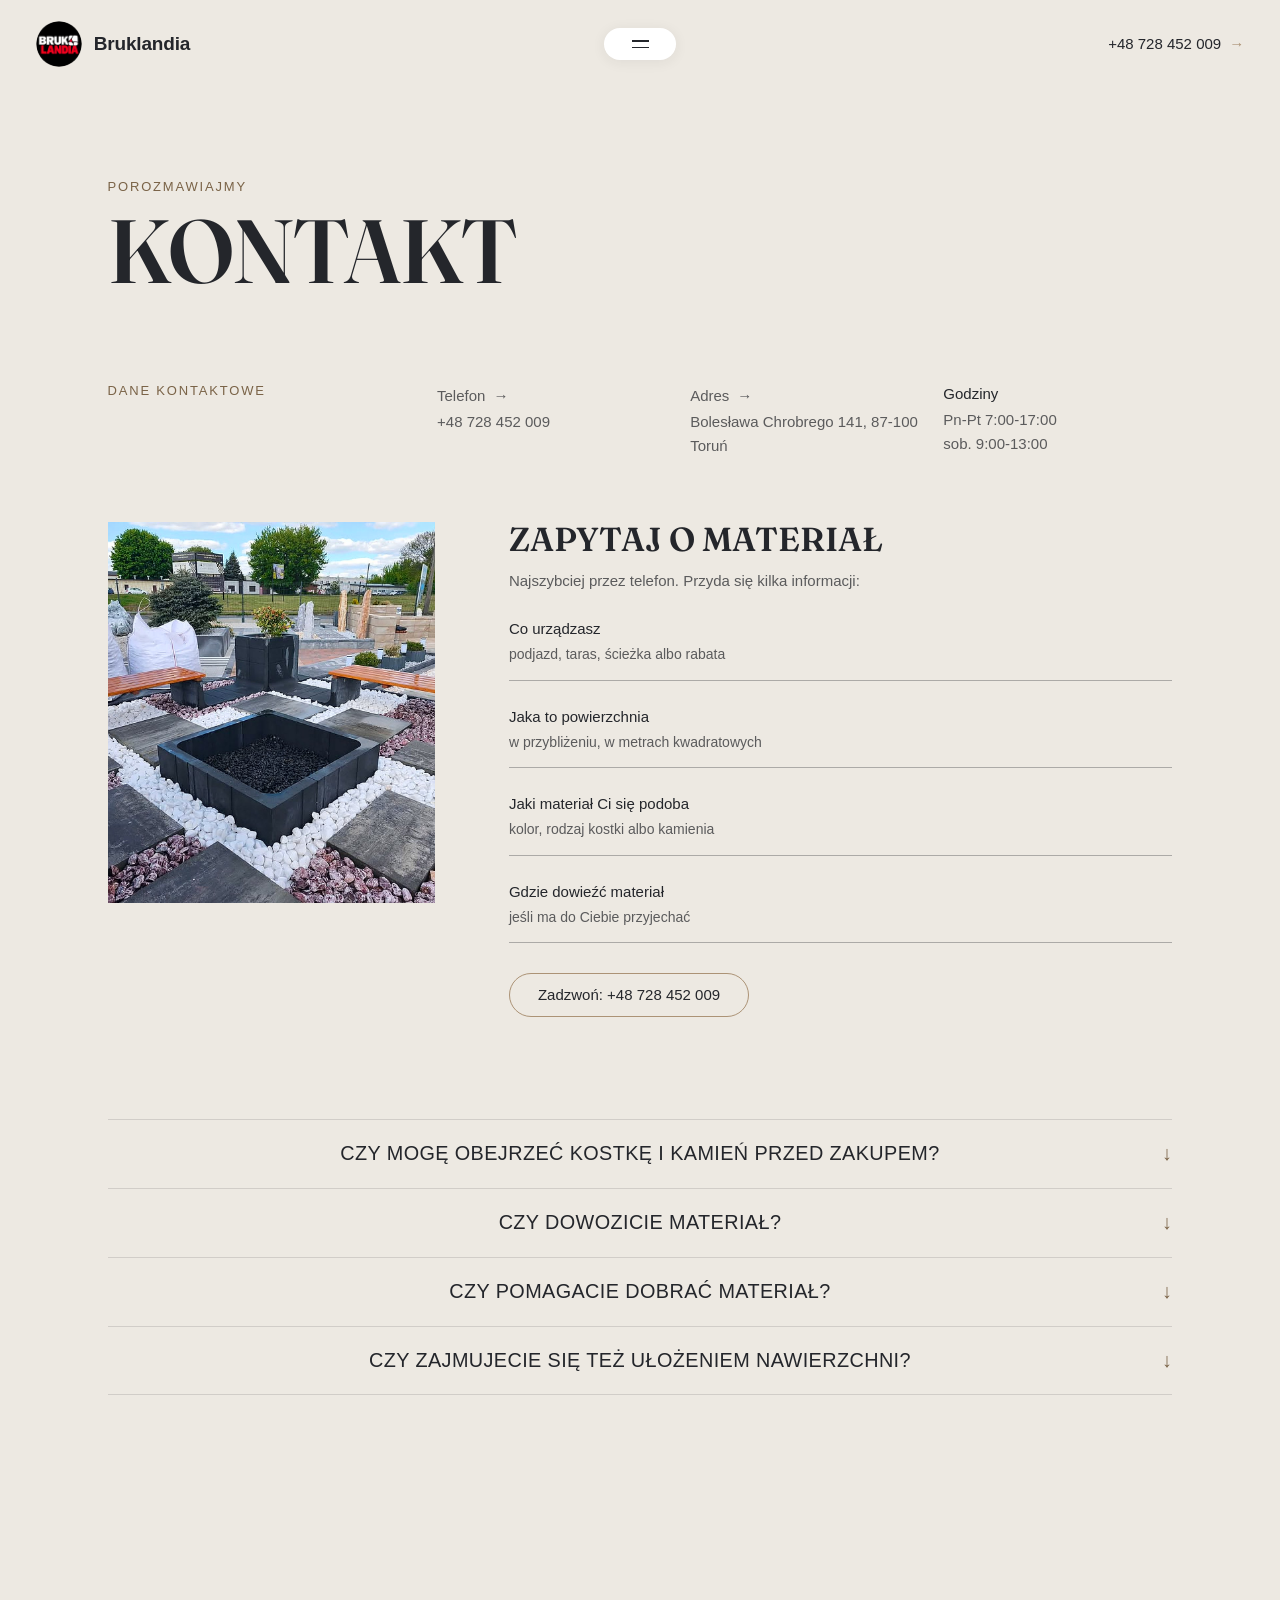
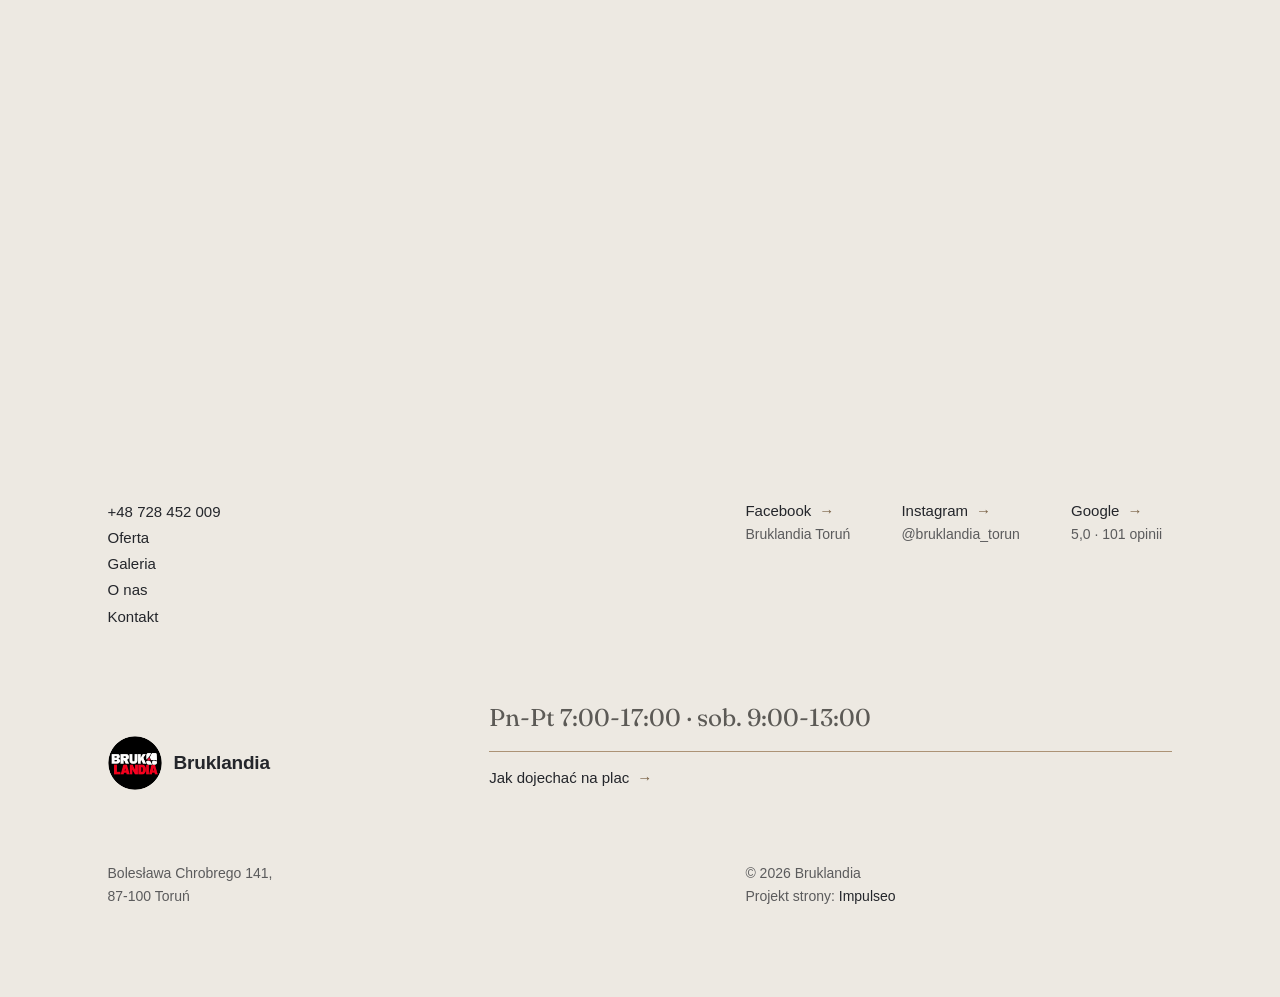
==== commit 58ba09a8: "[claude-edit][cmt:aaa3ebb6-941e-4537-a6b3-47da3e62b800] Przebudowa dema na uklad wzoru klindworthroo" ====
--- a/kontakt.html
+++ b/kontakt.html
@@ -3,112 +3,148 @@
 <head>
 <meta charset="UTF-8">
 <meta name="viewport" content="width=device-width, initial-scale=1.0">
-<title>Kontakt - Bruklandia</title>
-<meta name="description" content="Kontakt Bruklandia - Bolesława Chrobrego 141, 87-100 Toruń">
-<link rel="canonical" href="https://kris20032.github.io/bruklandia/kontakt.html">
+<title>Kontakt - Bruklandia · Chrobrego 141, Toruń</title>
+<meta name="description" content="Bruklandia, ul. Bolesława Chrobrego 141, 87-100 Toruń. Telefon +48 728 452 009. Plac otwarty Pn-Pt 7:00-17:00, sob. 9:00-13:00.">
+<link rel="canonical" href="https://impulseo-pl.github.io/bruklandia/kontakt.html">
 <meta name="robots" content="noindex, nofollow">
+<meta name="theme-color" content="#ede9e2">
 <meta property="og:type" content="website">
 <meta property="og:locale" content="pl_PL">
 <meta property="og:site_name" content="Bruklandia">
-<meta property="og:title" content="Kontakt - Bruklandia">
-<meta property="og:description" content="Kontakt Bruklandia - Bolesława Chrobrego 141, 87-100 Toruń">
-<meta property="og:url" content="https://kris20032.github.io/bruklandia/kontakt.html">
-<meta property="og:image" content="https://kris20032.github.io/bruklandia/img/og.jpg">
+<meta property="og:title" content="Kontakt - Bruklandia · Chrobrego 141, Toruń">
+<meta property="og:description" content="Bruklandia, ul. Bolesława Chrobrego 141, 87-100 Toruń. Telefon +48 728 452 009. Plac otwarty Pn-Pt 7:00-17:00, sob. 9:00-13:00.">
+<meta property="og:url" content="https://impulseo-pl.github.io/bruklandia/kontakt.html">
+<meta property="og:image" content="https://impulseo-pl.github.io/bruklandia/img/og.jpg">
 <meta property="og:image:width" content="1200">
 <meta property="og:image:height" content="630">
 <meta name="twitter:card" content="summary_large_image">
+<link rel="icon" href="img/logo.png">
+<script type="application/ld+json">{"@context": "https://schema.org", "@type": "LocalBusiness", "name": "Bruklandia", "url": "https://impulseo-pl.github.io/bruklandia/", "telephone": "+48728452009", "image": "https://impulseo-pl.github.io/bruklandia/img/og.jpg", "address": {"@type": "PostalAddress", "streetAddress": "Bolesława Chrobrego 141", "postalCode": "87-100", "addressLocality": "Toruń", "addressCountry": "PL"}, "geo": {"@type": "GeoCoordinates", "latitude": 53.0409848, "longitude": 18.6276492}, "openingHours": ["Mo-Fr 07:00-17:00", "Sa 09:00-13:00"], "areaServed": "Toruń", "sameAs": ["https://www.facebook.com/p/Bruklandia-Toru%C5%84-61573818707642/", "https://www.instagram.com/bruklandia_torun/", "https://www.google.com/maps?cid=2119143771675908504"]}</script>
 <link rel="preconnect" href="https://fonts.googleapis.com">
 <link rel="preconnect" href="https://fonts.gstatic.com" crossorigin>
-<link href="https://fonts.googleapis.com/css2?family=Space+Grotesk:wght@500;600;700&family=Asap:wght@400;500;600&display=swap" rel="stylesheet">
-<link rel="stylesheet" href="assets/styles.css?v=f1101780">
+<link href="https://fonts.googleapis.com/css2?family=Fraunces:opsz,wght@9..144,400;9..144,500;9..144,600&display=swap" rel="stylesheet">
+<link href="https://api.fontshare.com/v2/css?f[]=satoshi@300,400,500,700&display=swap" rel="stylesheet">
+<link rel="stylesheet" href="assets/styles.css?v=20261013">
 </head>
 <body>
-
-<header class="nav">
-  <div class="wrap nav-inner">
-    <a class="brand brand-has-logo" href="index.html"><img class="brand-logo" src="img/logo.png" alt="Bruklandia" width="400" height="400" decoding="async"></a>
-    <nav class="nav-links">
-      <a href="oferta.html">Oferta</a>
-      <a href="realizacje.html">Realizacje</a>
-      <a href="o-nas.html">O nas</a>
-      <a href="kontakt.html" class="active" aria-current="page">Kontakt</a>
-      <a href="tel:+48728452009" class="btn btn-accent">Zadzwoń +48 728 452 009</a>
-    </nav>
-    <button class="nav-toggle" aria-label="Menu"><span></span><span></span><span></span></button>
+<header class="hdr">
+  <div class="hdr-in">
+    <a class="brand" href="index.html" aria-label="Bruklandia - strona główna"><img class="brand-logo" src="img/logo.png" alt="Bruklandia logo" width="46" height="46"><span class="brand-name">Bruklandia</span></a>
+    <button class="menu-pill" type="button" data-menu-open aria-controls="menu" aria-expanded="false"><span class="ml"></span><span class="ml"></span><span class="sr">Otwórz menu</span></button>
+    <a class="head-phone" href="tel:+48728452009" aria-label="Telefon: +48 728 452 009"><span class="num ul">+48 728 452 009</span> <span class="arr" aria-hidden="true">→</span></a>
   </div>
 </header>
 
+<div class="menu" id="menu" role="dialog" aria-modal="true" aria-label="Menu" aria-hidden="true">
+<div class="menu-in">
+  <div class="menu-top">
+    <a class="brand" href="index.html"><img class="brand-logo" src="img/logo.png" alt="" width="46" height="46"><span class="brand-name">Bruklandia</span></a>
+    <button class="menu-pill" type="button" data-menu-close><span class="ml"></span><span class="ml"></span><span class="sr">Zamknij menu</span></button>
+    <a class="btn" href="tel:+48728452009">+48 728 452 009</a>
+  </div>
+  <div class="menu-body">
+    <nav class="menu-main" aria-label="Menu główne">
+      <a class="ul" href="index.html">Start</a>
+      <a class="ul" href="oferta.html">Oferta</a>
+      <a class="ul" href="realizacje.html">Galeria</a>
+      <a class="ul" href="o-nas.html">O&nbsp;nas</a>
+      <a class="ul" href="kontakt.html" aria-current="page">Kontakt</a>
+    </nav>
+    <div class="menu-col">
+      <span class="sub">Asortyment</span>
+      <ul>
+        <li><a class="ul" href="oferta.html#kostka">Kostka brukowa Polbruk</a></li>
+        <li><a class="ul" href="oferta.html#plyty">Płyty tarasowe i&nbsp;palisady</a></li>
+        <li><a class="ul" href="oferta.html#grysy">Grysy i&nbsp;otoczaki</a></li>
+        <li><a class="ul" href="oferta.html#kamien">Kamień ozdobny</a></li>
+        <li><a class="ul" href="oferta.html#projekt">Projekt i&nbsp;wykonanie</a></li>
+      </ul>
+    </div>
+    <div class="menu-col">
+      <span class="sub">Plac</span>
+      <ul>
+        <li><span>Bolesława Chrobrego 141</span></li>
+        <li><span>87-100 Toruń</span></li>
+        <li><span>Pn-Pt 7:00-17:00</span></li>
+        <li><span>Sob. 9:00-13:00</span></li>
+        <li><a href="https://www.google.com/maps?cid=2119143771675908504" target="_blank" rel="noopener"><span class="ul">Jak dojechać</span> <span class="arr" aria-hidden="true">→</span></a></li>
+      </ul>
+    </div>
+  </div>
+  <div class="menu-foot">
+    <div><a href="https://www.facebook.com/p/Bruklandia-Toru%C5%84-61573818707642/" target="_blank" rel="noopener"><span class="ul">Facebook</span> <span class="arr" aria-hidden="true">→</span></a><small>Bruklandia Toruń</small></div>
+    <div><a href="https://www.instagram.com/bruklandia_torun/" target="_blank" rel="noopener"><span class="ul">Instagram</span> <span class="arr" aria-hidden="true">→</span></a><small>@bruklandia_torun</small></div>
+    <div><a href="https://www.google.com/maps?cid=2119143771675908504" target="_blank" rel="noopener"><span class="ul">Google</span> <span class="arr" aria-hidden="true">→</span></a><small>5,0 · 101 opinii</small></div>
+  </div>
+</div>
+</div>
+
 <main>
-<section class="pagehead">
-  <img src="img/g5.jpg" alt="Bruklandia - Zadzwoń albo wpadnij na plac" width="1800" height="1200" decoding="async">
+<section class="phead">
   <div class="wrap">
-    <span class="eyebrow">Kontakt</span>
-    <h1>Zadzwoń albo wpadnij na plac</h1>
-    <p>Chrobrego 141 w Toruniu. Odpowiemy na pytania o kostkę, płyty i kamień.</p>
-  </div>
-</section>
-<section>
-  <div class="wrap contact-grid">
-    <div class="reveal">
-      <span class="eyebrow">Dane kontaktowe</span>
-      <h2 style="margin:var(--space-4) 0 var(--space-6)">Bruklandia</h2>
-      <div class="info-list">
-        <div class="info-row"><div class="ic"><svg class="ico-tel" width="16" height="16" viewBox="0 0 24 24" fill="none" aria-hidden="true"><path d="M6.6 10.8a15.5 15.5 0 0 0 6.6 6.6l2.2-2.2a1 1 0 0 1 1-.24 11.4 11.4 0 0 0 3.6.58 1 1 0 0 1 1 1V20a1 1 0 0 1-1 1A17 17 0 0 1 3 4a1 1 0 0 1 1-1h3.5a1 1 0 0 1 1 1c0 1.25.2 2.46.58 3.6a1 1 0 0 1-.25 1l-2.23 2.2Z" fill="currentColor"/></svg></div><div><div class="lbl">Telefon</div><a class="val" href="tel:+48728452009">+48 728 452 009</a></div></div>
-        <div class="info-row"><div class="ic"><svg class="ico-pin" width="16" height="16" viewBox="0 0 24 24" fill="none" aria-hidden="true"><path d="M12 21s7-6.1 7-11.5A7 7 0 0 0 5 9.5C5 14.9 12 21 12 21Z" stroke="currentColor" stroke-width="1.6" fill="none"/><circle cx="12" cy="9.5" r="2.4" fill="currentColor"/></svg></div><div><div class="lbl">Adres</div><div class="val">Bolesława Chrobrego 141, 87-100 Toruń</div></div></div>
-        <div class="info-row"><div class="ic"><svg class="ico-clock" width="16" height="16" viewBox="0 0 24 24" fill="none" aria-hidden="true"><circle cx="12" cy="12" r="8.2" stroke="currentColor" stroke-width="1.6"/><path d="M12 7.5V12l3.2 1.9" stroke="currentColor" stroke-width="1.6" stroke-linecap="round"/></svg></div><div><div class="lbl">Godziny</div><div class="val" style="font-weight:500">Pn-Pt 7:00-17:00, sob. 9:00-13:00</div></div></div>
+    <span class="sub" data-rv>Porozmawiajmy</span>
+    <h1 data-rv>Kontakt</h1>
+    <div class="k-row" data-rv>
+      <span class="sub">Dane kontaktowe</span>
+      <div class="k-it"><a href="tel:+48728452009"><b><span class="ul">Telefon</span><span class="arr" aria-hidden="true">→</span></b></a><a class="v" href="tel:+48728452009">+48 728 452 009</a></div>
+      <div class="k-it"><a href="https://www.google.com/maps?cid=2119143771675908504" target="_blank" rel="noopener"><b><span class="ul">Adres</span><span class="arr" aria-hidden="true">→</span></b></a><span>Bolesława Chrobrego 141, 87-100 Toruń</span></div>
+      <div class="k-it"><b>Godziny</b><span>Pn-Pt 7:00-17:00<br>sob. 9:00-13:00</span></div>
+    </div>
+    <div class="k-grid">
+      <div class="k-img" data-rv><div class="ph"><img src="img/about.jpg" alt="Zestawienie kamienia i płyt na placu Bruklandii" width="1150" height="1150" fetchpriority="high"></div></div>
+      <div class="k-form" data-rv>
+        <h2>Zapytaj o&nbsp;materiał</h2>
+        <p>Najszybciej przez telefon. Przyda się kilka informacji:</p>
+        <div class="k-field"><span class="l">Co urządzasz</span><span class="h">podjazd, taras, ścieżka albo rabata</span></div>
+        <div class="k-field"><span class="l">Jaka to powierzchnia</span><span class="h">w&nbsp;przybliżeniu, w&nbsp;metrach kwadratowych</span></div>
+        <div class="k-field"><span class="l">Jaki materiał Ci się podoba</span><span class="h">kolor, rodzaj kostki albo kamienia</span></div>
+        <div class="k-field"><span class="l">Gdzie dowieźć materiał</span><span class="h">jeśli ma do Ciebie przyjechać</span></div>
+        <a class="btn" href="tel:+48728452009">Zadzwoń: +48 728 452 009</a>
       </div>
     </div>
-    <div class="reveal">
-      <div class="form">
-        <h3 style="margin-bottom:var(--space-4)">Najszybciej telefonicznie</h3>
-        <p class="muted" style="margin-bottom:var(--space-5)">Zadzwoń, opisz pomysł, a my powiemy, co i jak. Bez zobowiązań.</p>
-        <a href="tel:+48728452009" class="btn btn-accent" style="justify-content:center">Zadzwoń: +48 728 452 009 <span class="arr">→</span></a>
-      </div>
+    <div class="qa-list">
+    <details class="qa"><summary><span class="q">Czy mogę obejrzeć kostkę i&nbsp;kamień przed zakupem?</span><span class="ar" aria-hidden="true">↓</span></summary><p class="a">Tak. Na placu przy Chrobrego 141 leży ekspozycja nawierzchni, a&nbsp;grysy i&nbsp;otoczaki stoją w&nbsp;osobnych przegródkach. Kolor i&nbsp;fakturę ocenisz na żywo.</p></details>
+    <details class="qa"><summary><span class="q">Czy dowozicie materiał?</span><span class="ar" aria-hidden="true">↓</span></summary><p class="a">Tak. Kostkę i&nbsp;kamień przywozimy pod wskazany adres i&nbsp;rozładowujemy na miejscu. Termin ustalamy przy zamówieniu.</p></details>
+    <details class="qa"><summary><span class="q">Czy pomagacie dobrać materiał?</span><span class="ar" aria-hidden="true">↓</span></summary><p class="a">Tak. Powiedz, co urządzasz i&nbsp;jaką masz powierzchnię, a&nbsp;podpowiemy, co się sprawdzi i&nbsp;ile materiału zejdzie.</p></details>
+    <details class="qa"><summary><span class="q">Czy zajmujecie się też ułożeniem nawierzchni?</span><span class="ar" aria-hidden="true">↓</span></summary><p class="a">Tak. Pomagamy zaprojektować nawierzchnię, dobieramy materiał i&nbsp;zajmujemy się wykonaniem. Szczegóły ustalisz telefonicznie.</p></details>
     </div>
-  </div>
-</section>
-<section style="padding-top:0">
-  <div class="wrap reveal">
-    <iframe class="map" title="Bruklandia - Toruń" src="https://maps.google.com/maps?q=53.0409848%2C18.6276492&z=15&output=embed" loading="lazy" referrerpolicy="no-referrer-when-downgrade"></iframe>
+    <iframe class="map" title="Bruklandia - Toruń, Bolesława Chrobrego 141" src="https://maps.google.com/maps?q=53.0409848%2C18.6276492&z=15&output=embed" loading="lazy" referrerpolicy="no-referrer-when-downgrade"></iframe>
   </div>
 </section>
 </main>
 
-<footer>
+<footer class="ftr">
   <div class="wrap">
-    <div class="foot-grid">
-      <div class="foot-brand">
-        <div class="name">Bruklandia</div>
-        <p>Plac przy Chrobrego 141 w Toruniu. Kostkę, płyty i kamień ozdobny oglądasz na żywo, a my doradzimy, co wybrać i ile tego kupić.</p>
-      </div>
-      <div class="foot-col">
-        <h4>Nawigacja</h4>
-        <a href="oferta.html">Oferta</a>
-        <a href="realizacje.html">Realizacje</a>
-        <a href="o-nas.html">O nas</a>
-        <a href="kontakt.html">Kontakt</a>
-      </div>
-      <div class="foot-col">
-        <h4>Kontakt</h4>
-        <a href="tel:+48728452009">+48 728 452 009</a>
-        <p>Bolesława Chrobrego 141, 87-100 Toruń</p>
-        <a href="https://www.google.com/maps?cid=2119143771675908504" target="_blank" rel="noopener">Jak dojechać →</a>
-      <div class="foot-soc">
-        <a class="soc" href="https://www.facebook.com/p/Bruklandia-Toru%C5%84-61573818707642/" target="_blank" rel="noopener" aria-label="Facebook - Bruklandia"><svg viewBox="0 0 24 24" aria-hidden="true" focusable="false"><path d="M9.101 23.691v-7.98H6.627v-3.667h2.474v-1.58c0-4.085 1.848-5.978 5.858-5.978.401 0 .955.042 1.468.103a8.68 8.68 0 0 1 1.141.195v3.325a8.623 8.623 0 0 0-.653-.036 26.805 26.805 0 0 0-.733-.009c-.707 0-1.259.096-1.675.309a1.686 1.686 0 0 0-.679.622c-.258.42-.374.995-.374 1.752v1.297h3.919l-.386 2.103-.287 1.564h-3.246v8.245C19.396 23.238 24 18.179 24 12.044c0-6.627-5.373-12-12-12s-12 5.373-12 12c0 5.628 3.874 10.35 9.101 11.647Z" fill="currentColor"/></svg></a>
-        <a class="soc" href="https://www.instagram.com/bruklandia_torun/" target="_blank" rel="noopener" aria-label="Instagram - Bruklandia"><svg viewBox="0 0 24 24" aria-hidden="true" focusable="false"><path d="M7.0301.084c-1.2768.0602-2.1487.264-2.911.5634-.7888.3075-1.4575.72-2.1228 1.3877-.6652.6677-1.075 1.3368-1.3802 2.127-.2954.7638-.4956 1.6365-.552 2.914-.0564 1.2775-.0689 1.6882-.0626 4.947.0062 3.2586.0206 3.6671.0825 4.9473.061 1.2765.264 2.1482.5635 2.9107.308.7889.72 1.4573 1.388 2.1228.6679.6655 1.3365 1.0743 2.1285 1.38.7632.295 1.6361.4961 2.9134.552 1.2773.056 1.6884.069 4.9462.0627 3.2578-.0062 3.668-.0207 4.9478-.0814 1.28-.0607 2.147-.2652 2.9098-.5633.7889-.3086 1.4578-.72 2.1228-1.3881.665-.6682 1.0745-1.3378 1.3795-2.1284.2957-.7632.4966-1.636.552-2.9124.056-1.2809.0692-1.6898.063-4.948-.0063-3.2583-.021-3.6668-.0817-4.9465-.0607-1.2797-.264-2.1487-.5633-2.9117-.3084-.7889-.72-1.4568-1.3876-2.1228C21.2982 1.33 20.628.9208 19.8378.6165 19.074.321 18.2017.1197 16.9244.0645 15.6471.0093 15.236-.005 11.977.0014 8.718.0076 8.31.0215 7.0301.0839m.1402 21.6932c-1.17-.0509-1.8053-.2453-2.2287-.408-.5606-.216-.96-.4771-1.3819-.895-.422-.4178-.6811-.8186-.9-1.378-.1644-.4234-.3624-1.058-.4171-2.228-.0595-1.2645-.072-1.6442-.079-4.848-.007-3.2037.0053-3.583.0607-4.848.05-1.169.2456-1.805.408-2.2282.216-.5613.4762-.96.895-1.3816.4188-.4217.8184-.6814 1.3783-.9003.423-.1651 1.0575-.3614 2.227-.4171 1.2655-.06 1.6447-.072 4.848-.079 3.2033-.007 3.5835.005 4.8495.0608 1.169.0508 1.8053.2445 2.228.408.5608.216.96.4754 1.3816.895.4217.4194.6816.8176.9005 1.3787.1653.4217.3617 1.056.4169 2.2263.0602 1.2655.0739 1.645.0796 4.848.0058 3.203-.0055 3.5834-.061 4.848-.051 1.17-.245 1.8055-.408 2.2294-.216.5604-.4763.96-.8954 1.3814-.419.4215-.8181.6811-1.3783.9-.4224.1649-1.0577.3617-2.2262.4174-1.2656.0595-1.6448.072-4.8493.079-3.2045.007-3.5825-.006-4.848-.0608M16.953 5.5864A1.44 1.44 0 1 0 18.39 4.144a1.44 1.44 0 0 0-1.437 1.4424M5.8385 12.012c.0067 3.4032 2.7706 6.1557 6.173 6.1493 3.4026-.0065 6.157-2.7701 6.1506-6.1733-.0065-3.4032-2.771-6.1565-6.174-6.1498-3.403.0067-6.156 2.771-6.1496 6.1738M8 12.0077a4 4 0 1 1 4.008 3.9921A3.9996 3.9996 0 0 1 8 12.0077" fill="currentColor"/></svg></a>
-        <a class="soc" href="https://www.google.com/maps?cid=2119143771675908504" target="_blank" rel="noopener" aria-label="Google - Bruklandia"><svg viewBox="0 0 24 24" aria-hidden="true" focusable="false"><path d="M12.48 10.92v3.28h7.84c-.24 1.84-.853 3.187-1.787 4.133-1.147 1.147-2.933 2.4-6.053 2.4-4.827 0-8.6-3.893-8.6-8.72s3.773-8.72 8.6-8.72c2.6 0 4.507 1.027 5.907 2.347l2.307-2.307C18.747 1.44 16.133 0 12.48 0 5.867 0 .307 5.387.307 12s5.56 12 12.173 12c3.573 0 6.267-1.173 8.373-3.36 2.16-2.16 2.84-5.213 2.84-7.667 0-.76-.053-1.467-.173-2.053H12.48z" fill="currentColor"/></svg></a>
-      </div>
+    <div class="ftr-top">
+      <ul class="ftr-list">
+        <li><a class="ul" href="tel:+48728452009">+48 728 452 009</a></li>
+        <li><a class="ul" href="oferta.html">Oferta</a></li>
+        <li><a class="ul" href="realizacje.html">Galeria</a></li>
+        <li><a class="ul" href="o-nas.html">O&nbsp;nas</a></li>
+        <li><a class="ul" href="kontakt.html">Kontakt</a></li>
+      </ul>
+      <div class="ftr-soc">
+        <div><a class="soc" href="https://www.facebook.com/p/Bruklandia-Toru%C5%84-61573818707642/" target="_blank" rel="noopener" aria-label="Facebook - Bruklandia Toruń"><span class="ul">Facebook</span> <span class="arr" aria-hidden="true">→</span></a><small>Bruklandia Toruń</small></div>
+        <div><a class="soc" href="https://www.instagram.com/bruklandia_torun/" target="_blank" rel="noopener" aria-label="Instagram - bruklandia_torun"><span class="ul">Instagram</span> <span class="arr" aria-hidden="true">→</span></a><small>@bruklandia_torun</small></div>
+        <div><a class="soc" href="https://www.google.com/maps?cid=2119143771675908504" target="_blank" rel="noopener" aria-label="Google - Bruklandia"><span class="ul">Google</span> <span class="arr" aria-hidden="true">→</span></a><small>5,0 · 101 opinii</small></div>
       </div>
     </div>
-    <div class="foot-bot">
-      <span>© 2026 Bruklandia</span>
-      <span>Projekt strony: <a class="foot-credit" href="https://impulseo.pl" target="_blank" rel="noopener">Impulseo</a></span>
+    <div class="ftr-mid">
+      <a class="brand" href="index.html"><img class="brand-logo" src="img/logo.png" alt="Bruklandia logo" width="54" height="54"><span>Bruklandia</span></a>
+      <div>
+        <div class="ftr-hours">Pn-Pt 7:00-17:00 · sob. 9:00-13:00</div>
+        <a class="ftr-dir" href="https://www.google.com/maps?cid=2119143771675908504" target="_blank" rel="noopener"><span class="ul">Jak dojechać na plac</span> <span class="arr" aria-hidden="true">→</span></a>
+      </div>
+    </div>
+    <div class="ftr-bot">
+      <address style="font-style:normal">Bolesława Chrobrego 141,<br>87-100 Toruń</address>
+      <div><span>© 2026 Bruklandia</span><br><span>Projekt strony: <a class="foot-credit" href="https://impulseo.pl" target="_blank" rel="noopener">Impulseo</a></span></div>
     </div>
   </div>
 </footer>
-<div class="sticky-call"><a class="sc-call" href="tel:+48728452009"><svg class="ico-tel" width="16" height="16" viewBox="0 0 24 24" fill="none" aria-hidden="true"><path d="M6.6 10.8a15.5 15.5 0 0 0 6.6 6.6l2.2-2.2a1 1 0 0 1 1-.24 11.4 11.4 0 0 0 3.6.58 1 1 0 0 1 1 1V20a1 1 0 0 1-1 1A17 17 0 0 1 3 4a1 1 0 0 1 1-1h3.5a1 1 0 0 1 1 1c0 1.25.2 2.46.58 3.6a1 1 0 0 1-.25 1l-2.23 2.2Z" fill="currentColor"/></svg> Zadzwoń</a><a class="sc-quote" href="kontakt.html">Zapytaj o materiał</a></div>
+
+<div class="sticky-call"><a class="sc-call" href="tel:+48728452009">Zadzwoń: +48 728 452 009</a><a class="sc-quote" href="kontakt.html">Dojazd</a></div>
 <div class="demo-wazne" data-do="2026-10-19" data-cykl="3" hidden><svg class="dw-ico" width="13" height="13" viewBox="0 0 24 24" fill="none" aria-hidden="true"><circle cx="12" cy="12" r="8.6" stroke="currentColor" stroke-width="1.8"/><path d="M12 7.2V12l3.3 2" stroke="currentColor" stroke-width="1.8" stroke-linecap="round"/></svg><span class="dw-txt"></span></div>
-
-<script src="assets/main.js"></script>
+<script src="assets/main.js?v=20261013"></script>
 </body>
 </html>
--- a/assets/styles.css
+++ b/assets/styles.css
@@ -1,1849 +1,418 @@
-/* ============================================================
-   STOLBASZ — premium, architektoniczny B2B fit-out
-   Jasna paleta, zero brązu. System wg premium-web-craft.
-   Projekt strony: Impulseo (impulseo.pl)
-   ============================================================ */
-
+/* Bruklandia - układ według wzoru wskazanego przez zespół (klindworthroofing.com), 13.10.2026.
+   Beż + grafit + piaskowy akcent, duży szeryf w nagłówkach, menu w „pigułce", wielkie słowa sekcji,
+   slider asortymentu, opinie ze zdjęciem, telefon jako wielkie CTA. */
 :root{
-  /* PALETA — jasna, architektoniczna, chłodna */
-  --paper:#F4F5F7;          /* główne tło */
-  --paper-2:#E6E8EC;        /* sekcje alternatywne (chłodny jasny szary) */
-  --paper-3:#E6E8EC;        /* delikatne wypełnienia */
-  --ink:#16181C;            /* tekst główny — chłodny grafit */
-  --ink-soft:#282C32;       /* nagłówki drugorzędne */
-  --muted:#6A7079;          /* tekst poboczny */
-  --line:rgba(22,24,28,.12);/* hairline */
-  --accent:#D62828;         /* stonowany petrol-slate — jedyny akcent */
-  --accent-d:#A81E1E;
-  --accent-soft:rgba(214,40,40,.10);
-  --dark:#16181C;           /* sekcje ciemne (stopka/CTA) */
-
-  /* HOVER ZDJĘĆ — JEDEN standard dla całego silnika (decyzja K. 04.08.2026, artefakt z wariantami).
-     AKTUALNE (K.+Szymon 09.08.2026, wybór z artefaktu 6 wariantów): zoom 1.05 przy 1.4s -
-     przy tak długim czasie mocniejszy kadr NIE skacze, tylko „oddycha". Poprzedni standard
-     (1.02 / .55s z 04.08) odbierany jako dynamiczny i szybki.
-     Spoczynek lekko przygaszony, ale TYLKO tam, gdzie jest mysz (@media hover:hover) —
-     na telefonie zdjęcia zostają w pełnej jasności. */
-  --img-zoom:1.05;                   /* K.+Szymon 09.08: wariant F z artefaktu porównawczego */
-  --img-rest:brightness(.95) saturate(.99);
-  --img-hot:brightness(1.06) saturate(1.05);
-  --img-dur:1.4s;                    /* K.+Szymon 09.08 (wariant F): powoli = elegancko */
-  --img-ease:cubic-bezier(.16,.84,.44,1);  /* miękki ogon, efekt „oddychania" */
-
-  /* ODSTĘPY — skala 4/8 */
-  --space-1:4px; --space-2:8px; --space-3:12px; --space-4:16px; --space-5:24px;
-  --space-6:32px; --space-7:48px; --space-8:64px; --space-9:96px; --space-10:128px;
-
-  /* TYPOGRAFIA — fluid clamp() (skala podbita 16.07.2026: większe, czytelniejsze litery — uwaga Adama) */
-  --text-sm:clamp(.9rem,.87rem + .12vw,1rem);
-  --text-base:clamp(1.08rem,1.04rem + .18vw,1.2rem);
-  --text-lg:clamp(1.24rem,1.15rem + .34vw,1.44rem);
-  --text-h3:clamp(1.34rem,1.22rem + .55vw,1.66rem);
-  --text-h2:clamp(2.1rem,1.66rem + 2.1vw,3.1rem);
-  --text-h1:clamp(2.9rem,2.1rem + 4vw,5.1rem);
-
-  /* PROMIENIE — architektoniczne, raczej ostre */
-  --r-sm:3px; --r-md:6px; --r-lg:10px;
-
-  /* RUCH */
-  --ease:cubic-bezier(.25,.46,.45,.94); --dur:.24s;
-
-  /* CIENIE — miękkie, warstwowe */
-  --sh-sm:0 1px 2px rgba(16,24,32,.04), 0 2px 8px rgba(16,24,32,.05);
-  --sh-md:0 2px 6px rgba(16,24,32,.05), 0 12px 28px -8px rgba(16,24,32,.12);
-  --sh-lg:0 6px 14px rgba(16,24,32,.07), 0 26px 56px -18px rgba(16,24,32,.22);
-
-  --hairline:1px solid var(--line);
-
-  --font-display:'Space Grotesk','Inter',sans-serif;
-  --font-body:'Asap','Inter',sans-serif;
-}
-
-*{box-sizing:border-box;margin:0;padding:0}
-html{scroll-behavior:smooth}
-body{
-  font-family:var(--font-body);
-  font-size:var(--text-base);
-  line-height:1.65;
-  color:var(--ink);
-  background:var(--paper);
-  -webkit-font-smoothing:antialiased;
-  text-rendering:optimizeLegibility;
-}
-img{max-width:100%;height:auto;display:block}  /* height:auto = width/height z atrybutów trzyma proporcje (TOP#12) */
+  --beige:#ede9e2; --beige-2:#e3ddd3; --ink:#24262b; --ink-2:#2c2e34;
+  --tan:#ac9376; --tan-d:#7a6347; --tan-big:#9a7f60;
+  --txt-mut:#5b5b5c; --txt-dim:rgba(237,233,226,.64);
+  --line-d:rgba(237,233,226,.16); --line-l:rgba(36,38,43,.14);
+  --accent:var(--tan); --accent-d:var(--tan-d);
+  --paper:var(--beige);
+  --serif:"Fraunces",Georgia,"Times New Roman",serif;
+  --sans:"Satoshi","Helvetica Neue",Arial,sans-serif;
+  --ease:cubic-bezier(.16,.84,.44,1);
+  --img-zoom:1.05; --img-dur:1.4s; --img-ease:cubic-bezier(.16,.84,.44,1);
+  --nav-h:88px;
+  --pad:clamp(20px,8.4vw,120px);
+  --pad-w:clamp(16px,2.8vw,40px);
+}
+*,*::before,*::after{box-sizing:border-box}
+html{-webkit-text-size-adjust:100%}
+body{margin:0;font-family:var(--sans);font-size:16px;line-height:1.6;color:var(--ink);background:var(--beige);-webkit-font-smoothing:antialiased;-moz-osx-font-smoothing:grayscale}
+img{display:block;max-width:100%;height:auto}
 a{color:inherit;text-decoration:none}
-
-.wrap{width:min(92%,1180px);margin-inline:auto}
-section{padding-block:clamp(52px,6.5vw,96px)}
-
-h1,h2,h3{font-family:var(--font-display);font-weight:700;line-height:1.08;letter-spacing:-.02em;color:var(--ink)}
-h1{font-size:var(--text-h1);letter-spacing:-.035em}
-h2{font-size:var(--text-h2);letter-spacing:-.025em}
-h3{font-size:var(--text-h3)}
-/* MIARA — długość wiersza. WCAG 2.2 SC 1.4.8: max 80 znaków; Butterick: 45–90.
-   68ch daje realnie 72–78 znaków polskiego tekstu, czyli z zapasem pod granicą.
-   Wcześniej limit miał TYLKO <p> — <li>, <blockquote> i <dd> nie miały żadnego,
-   i to jedyny powód, dla którego 23 bloki na dwóch oddanych stronach jadą po
-   83–106 znaków w wierszu (pomiar 07.08.2026, bramka `miara`).
-   ⚠️ Listy i definicje ograniczamy TYLKO bez klasy: `ul`/`ol` z klasą to u nas
-   układ (siatki kafli, menu), a nie tekst ciągły — tam miarę wyznacza układ. */
-/* 60ch, nie 68ch (K. 10.08): po zmianie fontów na węższe kroje (DM Sans i spółka)
-   w 68ch mieściło się ~90 znaków - bramka pikselowa słusznie zgłaszała przekroczenie
-   granicy 80. Pomiar na żywej przeglądarce: 60ch = 90 znaków, 53ch = ~78 znaków, czyli normę WCAG 1.4.8. */
-:root{ --miara:53ch }
-p{max-width:min(100%,var(--miara))}
-blockquote,
-ul:not([class])>li, ol:not([class])>li,
-dl:not([class])>dd{max-width:min(100%,var(--miara))}
-
-/* ⚠️ Świadomie BEZ wyjątku `.tile p,.card p,.svc p{max-width:none}`, choć nasuwa się sam:
-   te akapity BYŁY już ograniczone (stare `p{max-width:65ch}`), więc „wyjątek" nie odblokowałby
-   niczego nowego — tylko ROZLUŹNIŁ stan sprzed zmiany na wszystkich demach naraz.
-   `figcaption` żadna z reguł wyżej nie dotyczy, więc też nie potrzebuje zwolnienia. */
-
-/* ŁAMANIE. `balance` wyrównuje długości wierszy w nagłówku, `pretty` pilnuje ostatniego
-   wiersza akapitu, żeby nie został w nim jeden wyraz. Obsługiwane od Chrome 117 /
-   Safari 17.5; starsze przeglądarki po prostu ignorują tę własność.
-   `text-wrap:pretty` nie występowało dotąd ANI RAZ w silniku ani w repo klientów. */
-h1,h2,h3,.lead,.lede{text-wrap:balance}
-p,li,blockquote,dd{text-wrap:pretty}
-
-.eyebrow{
-  font-family:var(--font-body);
-  font-size:var(--text-sm);
-  font-weight:600;
-  letter-spacing:.18em;
-  text-transform:uppercase;
-  color:var(--accent);
-  display:inline-flex;align-items:center;gap:var(--space-3);
-}
-/* flex:none + margin-top = kreska trzyma się PIERWSZEJ linii. Wcześniej align-items:center
-   centrowało ją względem całego bloku i przy zawinięciu (długi kicker typu
-   „…WNĘTRZ · LESZNO · OD 2019") druga linia lądowała z brzydkim wcięciem. */
-.eyebrow{align-items:flex-start}
-.eyebrow>*,.eyebrow{text-wrap:balance}   /* dlugi kicker lamal sie na sierote typu samo „2019" w drugiej linii */
-.eyebrow::before{content:"";width:28px;height:1px;background:var(--accent);display:inline-block;flex:none;margin-top:.62em}
-
-.muted{color:var(--muted)}
-.lead{font-size:var(--text-lg);line-height:1.55;color:var(--ink-soft);max-width:50ch}
-
-/* ---------- BUTTONS ---------- */
-.btn{
-  display:inline-flex;align-items:center;gap:var(--space-2);
-  font-weight:600;font-size:var(--text-sm);letter-spacing:.02em;
-  padding:var(--space-4) var(--space-6);
-  border-radius:var(--r-sm);
-  transition:transform var(--dur) var(--ease),box-shadow var(--dur) var(--ease),background var(--dur) var(--ease);
-  cursor:pointer;border:1px solid transparent;
-}
-.btn-accent{background:var(--accent);color:#fff;box-shadow:var(--sh-sm)}
-.btn-accent:hover{background:var(--accent-d);transform:translateY(-2px);box-shadow:var(--sh-md)}
-.btn-accent:active{transform:translateY(0);box-shadow:var(--sh-sm)}
-.btn-ghost{background:transparent;color:var(--ink);border-color:var(--line)}
-.btn-ghost:hover{border-color:var(--accent);color:var(--accent);transform:translateY(-2px)}
-.btn-light{background:#fff;color:var(--ink);box-shadow:var(--sh-sm)}
-.btn-light:hover{transform:translateY(-2px);box-shadow:var(--sh-md)}
-.btn .arr{transition:transform var(--dur) var(--ease)}
-.btn:hover .arr{transform:translateX(4px)}
-
-/* ---------- NAV ---------- */
-.nav{
-  position:sticky;top:0;z-index:50;
-  background:color-mix(in srgb,var(--paper) 88%,transparent);
-  backdrop-filter:saturate(140%) blur(10px);
-  border-bottom:var(--hairline);
-}
-.nav-inner{display:flex;align-items:center;justify-content:space-between;gap:var(--space-5);height:72px}
-/* ANTY-NACHODZENIE (K. 05.08.2026): długa nazwa firmy + przycisk z pełnym numerem nie mieściły się w pasku
-   i flex ściskał linki PONIŻEJ ich treści - "Kontakt" wchodził na ramkę "Zadzwoń +48 ...". Teraz ustępuje
-   nazwa marki (skrót wielokropkiem), a menu i przycisk nigdy się nie kurczą ani nie zachodzą na siebie. */
-.brand{display:flex;flex-direction:column;line-height:1;min-width:0;flex:0 1 auto}
-.brand .name{font-family:var(--font-display);font-weight:800;font-size:1.35rem;letter-spacing:.04em;white-space:nowrap;overflow:hidden;text-overflow:ellipsis}
-.brand .sub{font-size:.62rem;letter-spacing:.34em;text-transform:uppercase;color:var(--muted);margin-top:5px;white-space:nowrap;overflow:hidden;text-overflow:ellipsis}
-.nav-links{display:flex;align-items:center;gap:var(--space-6);flex:0 0 auto}
-.nav-links a{font-size:var(--text-sm);font-weight:500;color:var(--ink-soft);position:relative;padding-block:4px;white-space:nowrap;transition:color var(--dur) var(--ease)}
-.nav-links a::after{content:"";position:absolute;left:0;bottom:0;width:0;height:1.5px;background:var(--accent);transition:width var(--dur) var(--ease)}
-.nav-links a:hover,.nav-links a.active{color:var(--ink)}
-.nav-links a:hover::after,.nav-links a.active::after{width:100%}
-.nav-links .btn{padding:var(--space-2) var(--space-5)}
-/* przyciski w nav: właściwy kolor (przebij .nav-links a) + bez podkreślenia */
-.nav-links a.btn-accent{color:#fff}
-.nav-links a.btn-ghost,.nav-links a.btn-light{color:var(--ink)}
-/* CTA w pasku: NIE podkreślenie spod linków menu, ale ten sam przelatujący błysk,
-   co na wszystkich innych przyciskach (zgłoszenie K. 13.08.2026 - „na hero jest efekt
-   światła przechodzącego przez przycisk, na navbarze go nie ma, a mają być identyczne").
-   Reguła `.nav-links a::after` jest silniejsza od `.btn::after`, więc trzeba jej
-   geometrię wyzerować i wpisać połysk z nazwy - samo `display:none` gasiło efekt. */
-.nav-links a.btn::after{
-  display:block;content:"";position:absolute;inset:0;z-index:-1;pointer-events:none;
-  width:auto;height:auto;border-radius:inherit;   /* kasuje geometrię podkreślenia (width:0;height:1.5px) */
-  background:linear-gradient(100deg,transparent 32%,rgba(255,255,255,.20) 50%,transparent 68%);
-  translate:-120% 0}
-@media (prefers-reduced-motion:no-preference){
-  .nav-links a.btn:hover::after{translate:120% 0;transition:translate .75s var(--mt-ease,cubic-bezier(.16,.84,.44,1))}
-}
-.nav-toggle{display:none;background:none;border:none;cursor:pointer;flex-direction:column;gap:5px;padding:8px}
-.nav-toggle span{width:24px;height:2px;background:var(--ink);transition:var(--dur)}
-/* Ciasny zakres MIĘDZY menu mobilnym a pełnym pulpitem: zbijamy odstępy i nazwę marki,
-   żeby wszystko zmieściło się naturalnie, zanim w ogóle dojdzie do skracania wielokropkiem. */
-@media(max-width:1280px) and (min-width:921px){
-  .nav-links{gap:var(--space-4)}
-  .nav-links .btn{padding:var(--space-2) var(--space-4)}
-  .brand .name{font-size:1.15rem}
-}
-
-/* ---------- HERO (split) ---------- */
-.hero{position:relative;overflow:hidden;border-bottom:var(--hairline)}
-.hero-grid{display:grid;grid-template-columns:1.05fr .95fr;gap:clamp(24px,4vw,60px);align-items:center;
-  padding-block:clamp(36px,4.5vw,64px)}
-.hero-copy .eyebrow{margin-bottom:var(--space-5)}
-.hero-copy h1{margin-bottom:var(--space-5)}
-.hero-copy .lead{margin-bottom:var(--space-7)}
-.hero-actions{display:flex;flex-wrap:wrap;gap:var(--space-4)}
-.hero-art{position:relative;aspect-ratio:4/3;border-radius:var(--r-lg);overflow:hidden;box-shadow:var(--sh-lg)}
-.hero-art img{width:100%;height:100%;object-fit:cover}
-.hero-art::after{content:"";position:absolute;inset:0;background:linear-gradient(180deg,transparent 55%,rgba(18,24,28,.28))}
-.hero-badge{position:absolute;left:var(--space-5);bottom:var(--space-5);z-index:2;
-  background:rgba(252,252,251,.94);backdrop-filter:blur(4px);
-  border-radius:var(--r-md);padding:var(--space-4) var(--space-5);box-shadow:var(--sh-md);max-width:78%}
-.hero-badge strong{display:block;font-family:var(--font-display);font-size:1rem;letter-spacing:-.01em}
-.hero-badge span{font-size:var(--text-sm);color:var(--muted)}
-
-/* ---------- HERO duży / kinowy (strona główna) ---------- */
-.hero-cine{position:relative;min-height:clamp(560px,82vh,840px);min-height:clamp(560px,82svh,840px);display:flex;align-items:center;overflow:hidden;border-bottom:var(--hairline)}
-.hero-cine>img{position:absolute;inset:0;width:100%;height:100%;object-fit:cover;z-index:0}
-.hero-cine::after{content:"";position:absolute;inset:0;z-index:1;
-  background:linear-gradient(95deg,rgba(13,18,23,.86) 0%,rgba(13,18,23,.64) 32%,rgba(13,18,23,.24) 62%,rgba(13,18,23,.04) 100%)}
-.hero-cine .wrap{position:relative;z-index:2;padding-block:var(--space-8)}
-.hero-cine .hero-copy{max-width:660px}
-.hero-cine .eyebrow{color:#fff;margin-bottom:var(--space-5)}
-.hero-cine .eyebrow::before{background:#fff}
-.hero-cine h1{color:#fff;margin-bottom:var(--space-5);font-size:clamp(2.9rem,2rem + 4.4vw,5.2rem);text-wrap:balance}
-.hero-cine .lead{color:rgba(255,255,255,.92);max-width:48ch;margin-bottom:var(--space-7)}
-.hero-cine .hero-actions{display:flex;flex-wrap:wrap;gap:var(--space-4)}
-/* NISKIE OKNO (laptop z dokiem i paskami przeglądarki ma ~700-780 px wysokości widoku):
-   H1 do 5.2rem + długi lead nie mieściły się i przyciski wypadały POD krawędź ekranu -
-   klient widział stronę bez ani jednego CTA. Skalujemy w dół, zamiast przycinać treść. */
-@media(min-width:821px) and (max-height:820px){
-  .hero-cine{min-height:clamp(520px,94svh,780px)}
-  .hero-cine .wrap{padding-block:var(--space-6)}
-  .hero-cine h1{font-size:clamp(2.2rem,1.5rem + 2.6vw,3.6rem);margin-bottom:var(--space-4)}
-  .hero-cine .eyebrow{margin-bottom:var(--space-4)}
-  .hero-cine .lead{margin-bottom:var(--space-5);max-width:44ch}
-}
-@media(max-width:680px){
-  .hero-cine{min-height:clamp(520px,76vh,640px);min-height:clamp(520px,76svh,640px);align-items:flex-end}
-  .hero-cine::after{background:linear-gradient(0deg,rgba(13,18,23,.9) 6%,rgba(13,18,23,.45) 55%,rgba(13,18,23,.25) 100%)}
-  .hero-cine .wrap{padding-bottom:var(--space-9)}
-  /* TELEFON (~90% oglądających): lead potrafił zająć 8 linii i zepchnąć CTA poza pierwszy ekran.
-     Zwężamy interlinię i skalę - treści nie ucinamy, bo to ona sprzedaje. */
-  .hero-cine .lead{font-size:.98rem;line-height:1.5;margin-bottom:var(--space-5)}
-  .hero-cine .eyebrow{font-size:.72rem;letter-spacing:.13em;margin-bottom:var(--space-4)}
-  .hero-cine .eyebrow::before{width:20px}
-  .hero-cine h1{margin-bottom:var(--space-4)}
-}
-
-/* full-bleed hero variant (podstrony) */
-.pagehead{position:relative;min-height:46vh;min-height:46svh;display:flex;align-items:flex-end;overflow:hidden;border-bottom:var(--hairline)}
-.pagehead img{position:absolute;inset:0;width:100%;height:100%;object-fit:cover}
-/* 10.08.2026 (decyzja K.): mocniejsze przyciemnienie + cień pod tekstem. Bramka mierzyła na
-   nagłówkach podstron 3,38-3,43:1 przy wymaganych 4,5 — jasne zdjęcie (hala, śnieg, niebo)
-   podchodziło pod biały tekst. Zdjęcia klientów są różne, więc kontrast musi dawać WARSTWA,
-   a nie szczęśliwy dobór kadru. */
-.pagehead::after{content:"";position:absolute;inset:0;background:linear-gradient(180deg,rgba(18,24,28,.40),rgba(18,24,28,.76))}
-.pagehead .wrap{position:relative;z-index:2;padding-block:var(--space-9);color:#fff}
-.pagehead h1{color:#fff;max-width:18ch;text-shadow:0 2px 16px rgba(0,0,0,.55)}
-.pagehead .eyebrow{color:#fff}
-.pagehead .eyebrow::before{background:#fff}
-.pagehead p{color:rgba(255,255,255,.92);margin-top:var(--space-4);max-width:54ch;text-shadow:0 1px 12px rgba(0,0,0,.5)}
-
-/* ---------- STRIP (pasek skrótów / liczby) ---------- */
-.strip{background:var(--dark);color:#fff}
-/* PASEK HASEŁ — standard 04.08.2026 (decyzja K.): 5 haseł w JEDNYM rzędzie, tekst WYŚRODKOWANY,
-   węższe marginesy boczne niż reszta strony (pasek ma iść szerzej), równe wysokości kolumn. */
-.strip .wrap{width:min(96%,1440px);display:grid;grid-template-columns:repeat(5,1fr);
-  gap:var(--space-5);padding-block:var(--space-7);align-items:stretch}
-.strip .item .k{font-family:var(--font-display);font-size:clamp(1.05rem,.82rem + .85vw,1.55rem);
-  font-weight:800;letter-spacing:-.02em;color:#fff;line-height:1.18;text-wrap:balance}
-.strip .item .v{font-size:var(--text-sm);color:rgba(255,255,255,.66);margin-top:var(--space-2);line-height:1.4}
-.strip .item{border-left:2px solid var(--accent);padding-inline:var(--space-4);
-  text-align:center;display:flex;flex-direction:column;justify-content:center}
-/* liczba kolumn = liczba haseł, żeby ostatnie nie zostawało samo w drugim rzędzie.
-   Klasę n-N nadaje multipage.py; domyślnie (bez klasy) pasek jest 5-kolumnowy. */
-.strip.n-2 .wrap{grid-template-columns:repeat(2,1fr)}
-.strip.n-3 .wrap{grid-template-columns:repeat(3,1fr)}
-.strip.n-4 .wrap{grid-template-columns:repeat(4,1fr);gap:var(--space-6)}
-.strip.n-4 .item .k{font-size:clamp(1.3rem,1rem + 1.1vw,2rem)}
-.strip.n-6 .wrap{grid-template-columns:repeat(6,1fr);gap:var(--space-4)}
-.strip.n-6 .item .k{font-size:clamp(.98rem,.8rem + .7vw,1.35rem)}
-/* równe łamanie: zamiast "długa linia + jedno słowo" obie linie zbliżonej długości */
-.strip .item .k{text-wrap:balance}
-
-/* ---------- SECTION HEAD ---------- */
-.head{max-width:48rem;margin-bottom:var(--space-8)}
-.head.center{margin-inline:auto;text-align:center}
-.head .eyebrow{margin-bottom:var(--space-4)}
-.head h2{margin-bottom:var(--space-4)}
-.head p{color:var(--muted);font-size:var(--text-lg);line-height:1.55}
-.head.center p{margin-inline:auto}
-
-/* ---------- INTRO SPLIT ---------- */
-.split{display:grid;grid-template-columns:.92fr 1.08fr;gap:clamp(28px,5vw,80px);align-items:center}
-.split.rev{grid-template-columns:1.08fr .92fr}
-.split.rev .split-art{order:-1}
-.split-art{position:relative;aspect-ratio:5/4;border-radius:var(--r-lg);overflow:hidden;box-shadow:var(--sh-lg)}
-.split-art img{width:100%;height:100%;object-fit:cover}
-.split-copy h2{margin-bottom:var(--space-5)}
-.split-copy p+p{margin-top:var(--space-4)}
-.split-copy .btn{margin-top:var(--space-6)}
-
-/* ---------- SERVICES (zakres) ---------- */
-.svc-grid{display:grid;grid-template-columns:repeat(auto-fit,minmax(280px,1fr));gap:var(--space-5)}
-.svc{background:#fff;border:var(--hairline);border-radius:var(--r-md);padding:var(--space-7) var(--space-6);
-  transition:transform var(--dur) var(--ease),box-shadow var(--dur) var(--ease),border-color var(--dur) var(--ease);
-  position:relative;overflow:hidden}
-.svc::before{content:"";position:absolute;left:0;top:0;width:3px;height:0;background:var(--accent);transition:height var(--dur) var(--ease)}
-.svc:hover{transform:translateY(-4px);box-shadow:var(--sh-md);border-color:transparent}
-.svc:hover::before{height:100%}
-.svc .ic{font-family:var(--font-display);font-size:.8rem;font-weight:700;letter-spacing:.12em;color:var(--accent);margin-bottom:var(--space-4)}
-.svc h3{margin-bottom:var(--space-3);font-size:1.22rem}
-.svc p{color:var(--muted);font-size:var(--text-base);line-height:1.6}
-
-/* big detailed service rows */
-.svc-row{display:grid;grid-template-columns:.8fr 1.2fr;gap:clamp(20px,4vw,60px);align-items:center;padding-block:var(--space-8)}
-.svc-row+.svc-row{border-top:var(--hairline)}
-.svc-row.rev{grid-template-columns:1.2fr .8fr}
-/* Naprzemienny układ wierszy oferty: co drugi wiersz ma zdjęcie po PRAWEJ.
-   Było `order:-1` — martwy kod, bo zdjęcie i tak jest pierwszym dzieckiem w HTML,
-   więc wszystkie wiersze wyglądały identycznie (zdjęcie zawsze z lewej), a `rev`
-   zmieniało tylko szerokość kolumn. Znalezione 29.07.2026 przy różnicowaniu kierunków
-   animacji (pomiar pozycji: art.mid 390/502 przy row.mid 756 — zawsze lewa strona). */
-.svc-row.rev .svc-row-art{order:2}
-.svc-row-art{aspect-ratio:4/3;border-radius:var(--r-md);overflow:hidden;box-shadow:var(--sh-md)}
-.svc-row-art img{width:100%;height:100%;object-fit:cover}
-.svc-row h3{font-size:1.5rem;margin-bottom:var(--space-4)}
-.svc-row .num{font-family:var(--font-display);font-size:.85rem;font-weight:700;letter-spacing:.14em;color:var(--accent);display:block;margin-bottom:var(--space-3)}
-.svc-row ul{list-style:none;margin-top:var(--space-4);display:flex;flex-direction:column;gap:var(--space-2)}
-.svc-row li{position:relative;padding-left:var(--space-5);color:var(--muted);font-size:var(--text-base)}
-.svc-row li::before{content:"";position:absolute;left:0;top:.62em;width:8px;height:1px;background:var(--accent)}
-
-/* ---------- GALLERY (realizacje) ---------- */
-.gallery{display:grid;grid-template-columns:repeat(12,1fr);gap:var(--space-4);grid-auto-rows:200px}
-/* GALERIA MASONRY — pionowe zdjęcia (portrety beauty/wellness) bez przycinania: kolumny, height auto */
-.gallery-masonry{column-count:3;column-gap:var(--space-4)}
-@media(max-width:900px){.gallery-masonry{column-count:2}}
-@media(max-width:560px){.gallery-masonry{column-count:1}}
-.gallery-masonry .m-tile{break-inside:avoid;margin:0 0 var(--space-4);padding:0;position:relative;overflow:hidden;border-radius:var(--r-md);border:1px solid var(--line)}
-.gallery-masonry .m-tile img{width:100%;height:auto;display:block}
-.gallery-masonry .m-tile .cap{position:absolute;left:0;right:0;bottom:0;padding:var(--space-4);color:#fff;background:linear-gradient(0deg,rgba(0,0,0,.55),transparent);font-size:var(--text-sm)}
-.gallery-masonry .m-tile .cap small{display:block;font-weight:400;opacity:.78;letter-spacing:.04em;text-transform:uppercase;font-size:.66rem;margin-top:3px}
-.tile{position:relative;overflow:hidden;border-radius:var(--r-md);box-shadow:var(--sh-sm);
-  transition:transform var(--dur) var(--ease),box-shadow var(--dur) var(--ease)}
-.tile img{width:100%;height:100%;object-fit:cover;
-  transition:transform var(--img-dur) var(--img-ease),filter var(--img-dur) var(--img-ease)}
-.tile:hover{box-shadow:var(--sh-md)}
-.tile .cap{position:absolute;left:0;right:0;bottom:0;padding:var(--space-5) var(--space-4) var(--space-4);
-  /* mocniejszy spad + cien pod tekstem: na JASNYCH zdjeciach klienta (biale fronty, sciany)
-     slaby gradient dawal kontrast ~1.5:1 zamiast wymaganych 3.6:1 (bramka wygladu, 10.08.2026) */
-  background:linear-gradient(transparent 10%,rgba(18,24,28,.55) 40%,rgba(18,24,28,.88) 68%,rgba(18,24,28,.99));color:#fff;
-  text-shadow:0 1px 2px rgba(0,0,0,.85),0 2px 10px rgba(0,0,0,.55);
-  font-size:var(--text-sm);font-weight:600;letter-spacing:.01em;
-  opacity:0;transform:translateY(8px);transition:var(--dur) var(--ease)}
-.tile:hover .cap{opacity:1;transform:translateY(0)}
-.tile .cap small{display:block;font-weight:400;opacity:.78;letter-spacing:.04em;text-transform:uppercase;font-size:.66rem;margin-top:3px}
-/* bento spans */
-.t-wide{grid-column:span 6}
-.t-tall{grid-column:span 6;grid-row:span 2}
-.t-std{grid-column:span 6}
-.t-third{grid-column:span 4}
-.t-two3{grid-column:span 8}
-
-/* ---------- TRUST / WIARYGODNOŚĆ ---------- */
-.trust{background:var(--paper-2)}
-.trust-grid{display:grid;grid-template-columns:repeat(auto-fit,minmax(240px,1fr));gap:var(--space-5);margin-top:var(--space-7)}
-.trust-card{background:#fff;border-radius:var(--r-md);padding:var(--space-7) var(--space-6);box-shadow:var(--sh-sm);border-top:3px solid var(--accent)}
-.trust-card .big{font-family:var(--font-display);font-size:clamp(1.8rem,1.3rem + 1.6vw,2.6rem);font-weight:800;letter-spacing:-.02em;color:var(--ink);line-height:1}
-.trust-card h3{font-size:1.12rem;margin:var(--space-3) 0 var(--space-2)}
-.trust-card p{color:var(--muted);font-size:var(--text-base);line-height:1.55}
-
-/* ---------- CTA band ---------- */
-.cta{background:var(--dark);color:#fff;position:relative;overflow:hidden}
-/* telefon w CTA: na ciemnym tle biały (domyślnie), rodziny z JASNYM tłem CTA
-   nadpisują to u siebie - wcześniej kolor siedział w stylu inline i wygrywał z rodziną. */
-.cta .btn-ghost-cta{color:#fff;border-color:rgba(255,255,255,.3)}
-.cta .wrap{display:grid;grid-template-columns:1.4fr .6fr;gap:var(--space-7);align-items:center;position:relative;z-index:2}
-.cta h2{color:#fff;max-width:20ch}
-.cta p{color:rgba(255,255,255,.74);margin-top:var(--space-4)}
-.cta-actions{display:flex;flex-direction:column;gap:var(--space-3);align-items:flex-start}
-.cta::before{content:"";position:absolute;right:-80px;top:-80px;width:360px;height:360px;border-radius:50%;
-  background:radial-gradient(circle,var(--accent-soft),transparent 70%)}
-
-/* ---------- CONTACT ---------- */
-.contact-grid{display:grid;grid-template-columns:.85fr 1.15fr;gap:clamp(28px,4vw,56px);align-items:start}
-.info-list{display:flex;flex-direction:column;gap:var(--space-2)}
-.info-row{display:flex;gap:var(--space-4);align-items:flex-start;padding-block:var(--space-4);border-bottom:var(--hairline)}
-.info-row .ic{flex:none;width:42px;height:42px;display:grid;place-items:center;border-radius:50%;
-  background:var(--accent-soft);color:var(--accent);font-size:1.05rem}
-.info-row .lbl{font-size:.72rem;letter-spacing:.14em;text-transform:uppercase;color:var(--muted)}
-.info-row .val{font-weight:600;font-size:var(--text-base);margin-top:2px}
-.info-row a.val:hover{color:var(--accent)}
-.map{border:none;border-radius:var(--r-lg);box-shadow:var(--sh-md);width:100%;height:100%;min-height:380px;filter:grayscale(.2) contrast(1.02)}
-.form{background:#fff;border:var(--hairline);border-radius:var(--r-lg);padding:clamp(24px,3vw,40px);box-shadow:var(--sh-sm)}
-.form .fld{margin-bottom:var(--space-5)}
-.form label{display:block;font-size:var(--text-sm);font-weight:600;margin-bottom:var(--space-2)}
-.form input,.form textarea{width:100%;font-family:inherit;font-size:var(--text-base);color:var(--ink);
-  padding:var(--space-4);border:var(--hairline);border-radius:var(--r-sm);background:var(--paper);transition:border-color var(--dur)}
-.form input:focus,.form textarea:focus{outline:none;border-color:var(--accent);background:#fff}
-.form textarea{resize:vertical;min-height:120px}
-.form .note{font-size:var(--text-sm);color:var(--muted);margin-top:var(--space-3)}
-
-/* ---------- FOOTER ---------- */
-footer{background:var(--dark);color:#fff;padding-block:var(--space-9) var(--space-6)}
-.foot-grid{display:grid;grid-template-columns:1.4fr 1fr 1fr;gap:var(--space-7);margin-bottom:var(--space-8)}
-.foot-brand .name{font-family:var(--font-display);font-weight:800;font-size:1.4rem;letter-spacing:.04em}
-.foot-brand p{color:rgba(255,255,255,.62);margin-top:var(--space-4);font-size:var(--text-base);max-width:38ch}
-.foot-col h4{font-size:.74rem;letter-spacing:.16em;text-transform:uppercase;color:rgba(255,255,255,.5);margin-bottom:var(--space-4)}
-.foot-col a,.foot-col p{display:block;color:rgba(255,255,255,.82);font-size:var(--text-base);margin-bottom:var(--space-3)}
-.foot-col a:hover{color:#fff}
-.foot-bot{border-top:1px solid rgba(255,255,255,.12);padding-top:var(--space-5);display:flex;justify-content:space-between;flex-wrap:wrap;gap:var(--space-3);
-  font-size:var(--text-sm);color:rgba(255,255,255,.55)}
-.foot-bot a:hover{color:#fff}
-/* Podpis w stopce = klikalny link do impulseo.pl (31.07.2026). Ma być WIDOCZNIE klikalny,
-   ale nie krzyczeć - stąd sam kolor jaśniejszy + delikatne podkreślenie na najeździe. */
-.foot-bot a.foot-credit{color:rgba(255,255,255,.78);text-decoration:none;border-bottom:1px solid rgba(255,255,255,.28)}
-.foot-bot a.foot-credit:hover{color:#fff;border-bottom-color:#fff}
-
-/* ---------- REVEAL ---------- */
-.reveal{opacity:0;transform:translateY(22px);transition:opacity .6s var(--ease),transform .6s var(--ease)}
-.reveal.in{opacity:1;transform:none}
-
-/* ---------- RESPONSIVE ---------- */
-@media(max-width:920px){
-  .hero-grid,.split,.split.rev,.svc-row,.svc-row.rev,.cta .wrap,.contact-grid,.foot-grid{grid-template-columns:1fr}
-  .split.rev .split-art,.svc-row.rev .svc-row-art{order:0}
-  .hero-art{aspect-ratio:16/10;max-height:420px}
-  .strip .wrap,.strip.n-2 .wrap,.strip.n-3 .wrap,.strip.n-4 .wrap,.strip.n-6 .wrap{grid-template-columns:repeat(2,1fr);gap:var(--space-6)}
-  .strip .item .k,.strip.n-6 .item .k{font-size:clamp(1.3rem,1.1rem + 1vw,2rem)}
-  .gallery{grid-auto-rows:180px}
-  .t-wide,.t-tall,.t-std,.t-third,.t-two3{grid-column:span 6}
-  .t-tall{grid-row:span 1}
-  .cta-actions{flex-direction:row;flex-wrap:wrap}
-  .foot-grid{gap:var(--space-6)}
-}
-@media(max-width:680px){
-  .nav-links{position:fixed;inset:72px 0 auto 0;background:var(--paper);flex-direction:column;align-items:stretch;
-    gap:0;padding:var(--space-4) 6%;border-bottom:var(--hairline);box-shadow:var(--sh-md);
-    transform:translateY(-120%);transition:transform var(--dur) var(--ease)}
-  .nav-links.open{transform:translateY(0)}
-  .nav-links a{padding-block:var(--space-4);border-bottom:var(--hairline)}
-  .nav-links .btn{margin-top:var(--space-3);justify-content:center}
-  .nav-toggle{display:flex}
-  .strip .wrap,.strip.n-2 .wrap,.strip.n-3 .wrap,.strip.n-4 .wrap,.strip.n-6 .wrap{grid-template-columns:1fr}
-  .gallery{grid-template-columns:repeat(6,1fr)}
-  .foot-grid{grid-template-columns:1fr}
-}
-@media(prefers-reduced-motion:reduce){
-  /* audyt 09.08 TOP#14: samo skrócenie duration przy animacji INFINITE = stroboskop
-     (pętla .01ms miga ekranem); iteration-count:1 gasi pętlę naprawdę. Pseudoelementy
-     też - tła hero (gastro/studio) animują ::before/img, blanket na * ich nie łapał. */
-  *,*::before,*::after{animation-duration:.01ms!important;animation-iteration-count:1!important;animation-delay:0s!important;transition:none!important}
-  .reveal{opacity:1!important;transform:none!important}
-  html{scroll-behavior:auto}
-}
-
-/* ============================================================
-   PREMIUM LAYER — destylat deep-researchu branż (anty-AI, spokój).
-   Zmienne STOLBASZ (--accent/--ink/--paper/--line/--dark). Ruch ledwo
-   zauważalny, krzywa cubic-bezier(.16,.84,.44,1); prefers-reduced-motion
-   pokryte blanketem wyżej. Karty hairline zamiast cieni = #1 sygnał „nie-AI".
-   ============================================================ */
-
-/* więcej oddechu między sekcjami (liderzy: 110-130px) */
-section{padding-block:clamp(64px,8vw,128px)}
-
-/* 1) Aksamitny reveal — dłuższa, miękka krzywa zamiast „skoku" */
-.reveal{transition:opacity .9s cubic-bezier(.16,.84,.44,1),transform .9s cubic-bezier(.16,.84,.44,1);will-change:opacity,transform}
-/* stagger TYLKO w galerii (tam pozycja = porządek dzieci) */
-.gallery .reveal:nth-child(2){transition-delay:.07s}
-.gallery .reveal:nth-child(3){transition-delay:.14s}
-.gallery .reveal:nth-child(4){transition-delay:.21s}
-.gallery .reveal:nth-child(5){transition-delay:.28s}
-.gallery .reveal:nth-child(6){transition-delay:.35s}
-
-/* 2) Hero STATYCZNY na .hero-cine — Ken Burns CAŁKIEM WYŁĄCZONY 26.06 (3. zgłoszenie Szymona).
-   GENEZA: animowanie scale na <img> hero z teksturami (cegły/framugi) re-samplinguje obraz
-   klatka po klatce → na części ekranów drobne drganie/shimmer = „heroshot się trzęsie".
-   translateY usunięto wcześniej, scale-only + will-change/GPU NIE wystarczyły do GWARANCJI gładkości.
-   Krzysztof zażądał pewności („make sure, że błąd się nie pojawi") > efekt. Zero animacji = 0% drgania.
-   Delikatny zoom zostaje TYLKO w pełnoekranowych hero gastro/studio (hg-bg/hs-bg — tło, inny
-   mechanizm, chwalone, nigdy nie zgłaszane). NIE wracać do KB na .hero-cine bez realnego testu
-   na sprzęcie klienta — to ryzyko regresji „trzęsienia”. */
-/* BEZPIECZNY "wow" na hero = jednorazowy FADE-IN (opacity), nie zoom.
-   opacity nie dotyka bitmapy → gładkie na KAŻDYM zdjęciu/ekranie/GPU, zero ryzyka migotania.
-   Geometryczny ruch (scale/translate) na .hero-cine jest ZAKAZANY (bramka pilnuje). */
-@keyframes heroFade{from{opacity:0}to{opacity:1}}
-.hero-cine>img{transform:none;animation:heroFade 1.1s ease-out both}
-
-/* 3) Akcentowy hairline pod nagłówkiem sekcji, który „rysuje się" przy wejściu */
-.head h2{position:relative;padding-bottom:18px}
-.head h2::after{content:"";position:absolute;left:0;bottom:0;height:1px;width:0;background:var(--accent);transition:width 1s cubic-bezier(.16,.84,.44,1) .15s}
-.head.center h2::after{left:50%;transform:translateX(-50%)}
-.head.reveal.in h2::after,.head.center.reveal.in h2::after{width:54px}
-
-/* 4) Karty HAIRLINE zamiast cieni/zaokrągleń (najmocniejszy anty-AI detal) */
-.svc{background:transparent;border:1px solid var(--line);border-radius:var(--r-sm);box-shadow:none}
-.svc:hover{box-shadow:none;border-color:var(--accent);transform:translateY(-3px)}
-.trust-card{background:transparent;box-shadow:none;border:1px solid var(--line);border-top:2px solid var(--accent);border-radius:var(--r-sm)}
-.tile{box-shadow:none;border-radius:var(--r-sm)}
-.tile:hover{box-shadow:none}
-
-/* 5) Sticky-nav kondensuje się po przewinięciu (sygnał dopracowania) */
-.nav{transition:box-shadow .4s ease,background .4s ease}
-.nav.is-stuck{box-shadow:0 1px 0 var(--line),0 14px 30px -24px rgba(0,0,0,.45)}
-.nav-inner{transition:height .35s var(--ease)}
-.nav.is-stuck .nav-inner{height:60px}
-
-/* 6) MANIFESTO — pełnoekranowy cytat-bohater (zastępuje generyczne „Dlaczego my") */
-.manifesto{background:var(--paper-2);text-align:center}
-.manifesto .wrap{max-width:60rem}
-.manifesto p{font-family:var(--font-display);font-style:italic;font-size:clamp(1.6rem,1rem + 2.4vw,2.8rem);line-height:1.32;color:var(--ink-soft);margin-inline:auto;max-width:26ch;position:relative;padding-top:var(--space-8)}
-.manifesto p::before{content:"";position:absolute;top:0;left:50%;transform:translateX(-50%);width:54px;height:1px;background:var(--accent)}
-.manifesto p span{color:var(--accent);font-style:italic}
-
-/* 7) GATEWAYS — 3 duże bramy-zdjęcia (zamiast paska menu usług) */
-.gateways{display:grid;grid-template-columns:repeat(3,1fr);gap:var(--space-4)}
-.gateway{position:relative;aspect-ratio:3/4;overflow:hidden;border-radius:var(--r-sm);display:block}
-.gateway img{width:100%;height:100%;object-fit:cover;
-  transition:transform var(--img-dur) var(--img-ease),filter var(--img-dur) var(--img-ease)}
-.gateway::after{content:"";position:absolute;inset:0;background:linear-gradient(180deg,transparent 38%,rgba(18,24,28,.74))}
-/* ===== HOVER ZDJĘĆ — jedno miejsce dla WSZYSTKICH kafli ze zdjęciem (K. 04.08.2026) ===== */
+h1,h2,h3,h4{margin:0;font-weight:500;text-wrap:balance}
+p,ul,figure,blockquote{margin:0}
+ul{padding:0;list-style:none}
+button{font:inherit;color:inherit}
+:focus-visible{outline:2px solid var(--tan);outline-offset:3px}
+.sr{position:absolute;width:1px;height:1px;overflow:hidden;clip:rect(0 0 0 0);white-space:nowrap}
+.wrap{width:min(100% - 2*var(--pad),1200px);margin-inline:auto}
+.wrap-w{width:min(100% - 2*var(--pad-w),1360px);margin-inline:auto}
+.bg-ink{background:var(--ink);color:var(--beige)}
+.bg-beige{background:var(--beige);color:var(--ink)}
+.pv{padding-block:clamp(72px,10vw,150px)}
+.pv-s{padding-block:clamp(56px,7vw,100px)}
+.over{overflow:hidden}
+.center{text-align:center}
+.sub{display:block;font-size:13px;line-height:1.4;letter-spacing:.14em;text-transform:uppercase;color:var(--tan-d);font-weight:500}
+.bg-ink .sub{color:var(--tan)}
+.arr{display:inline-block;color:var(--tan);transition:transform .5s var(--ease)}
+.bg-beige .arr,.ftr .arr{color:var(--tan-d)}
+
+/* wielkie słowo sekcji (WORK / KUDOS we wzorze) */
+.huge{font-family:var(--serif);font-weight:600;text-transform:uppercase;line-height:.88;letter-spacing:-.015em;text-align:center;font-size:clamp(60px,15.5vw,236px)}
+.bg-ink .huge{color:var(--beige)}
+.bg-beige .huge{color:var(--tan-big)}
+
+/* podkreślenie wyjeżdżające od lewej - linki tekstowe */
+.ul{position:relative;display:inline-block}
+.ul::after{content:"";position:absolute;left:0;right:0;bottom:-2px;height:1px;background:currentColor;transform:scaleX(0);transform-origin:left;transition:transform .5s var(--ease)}
 @media(hover:hover){
-  .tile img,.gateway img,.m-tile img{filter:var(--img-rest)}
-  .tile:hover img,
-  .gateway:hover img,
-  .m-tile:hover img{transform:scale(var(--img-zoom));filter:var(--img-hot)}
-}
-.m-tile img{transition:transform var(--img-dur) var(--img-ease),filter var(--img-dur) var(--img-ease)}
-.gateway .g-ttl{position:absolute;left:0;right:0;bottom:0;z-index:2;padding:var(--space-6) var(--space-5);color:#fff;font-family:var(--font-display);font-size:1.45rem;letter-spacing:-.01em;line-height:1.15}
-.gateway .g-ttl small{display:block;font-family:var(--font-body);font-size:var(--text-sm);font-weight:400;opacity:.82;letter-spacing:.03em;margin-top:5px}
-@media(max-width:760px){.gateways{grid-template-columns:1fr}.gateway{aspect-ratio:16/10}}
-
-/* 8) LOGO klienta w nagłówku (gdy podane --logo) */
-/* 52px domyślnie (feedback Bartka 06.07.2026: 40px ginęło, uwaga padła 3x; ~56px sprawdzone na żywym demie anna-borowiec-makeup) */
-.brand-logo{height:64px;width:auto;max-width:300px;object-fit:contain;display:block}
-.nav.is-stuck .brand-logo{height:52px}
-@media(max-width:680px){.brand-logo{height:46px;max-width:210px}}
-
-
-/* === RWD: nagłówki na wąskich ekranach (dodane 17.07.2026 razem z fixem clamp) ===
-   Po przywróceniu działania clamp() dolna granica --text-h1 (2.9rem) rozpychała
-   dokument przy długich polskich słowach na telefonach. Tu ją zjeżdżamy. */
-@media (max-width:560px){
-  :root{
-    --text-h1:clamp(1.9rem, 1.15rem + 4.4vw, 2.7rem);
-    --text-h2:clamp(1.5rem, 1rem + 3vw, 2.1rem);
-  }
-  .hero-cine h1{font-size:clamp(1.9rem, 1.15rem + 4.4vw, 2.7rem)}
-  h1,h2{overflow-wrap:break-word}
-}
-
-/* GODZINY (godziny_grid z briefu) — dzień po lewej, godziny po prawej. Wcześniej BRAK stylu
-   powodował sklejenie "Poniedziałek-Piątek8:00-20:00" (dodane 2026-07-21). Neutralne dla dem bez grafiku. */
-.godz{display:flex;flex-direction:column;gap:2px;max-width:440px;margin-top:8px}
-.godz-row{display:flex;justify-content:space-between;align-items:baseline;gap:24px;padding:10px 0;border-bottom:1px solid var(--line)}
-.godz-row:last-child{border-bottom:0}
-.godz-row b{font-weight:600;color:var(--ink)}
-.godz-row span{color:var(--muted);white-space:nowrap}
-
-/* === FAQ (lekcja 08.08.2026) ===
-   Sekcja faq_klinika() trafia NIE tylko do rodziny „klinika" (multipage.py: także układ FACHOWCY),
-   a style leżały wyłącznie w families/klinika.css — u hydraulika/dekarza FAQ renderowało się jako
-   goła lista <details> z domyślnym trójkącikiem przeglądarki (wpadka: demo Instalatorstwo Gała).
-   Dlatego baza. Rodzina może to nadpisać na wierzchu. */
-.faq-list{max-width:48rem;margin:var(--space-8) auto 0;display:flex;flex-direction:column;gap:var(--space-3)}
-.faq-item{border:1px solid var(--line);border-radius:var(--r-md);background:var(--paper);padding:var(--space-4) var(--space-5)}
-.faq-item summary{font-family:var(--font-display);font-weight:600;color:var(--ink);cursor:pointer;list-style:none;display:flex;justify-content:space-between;gap:1rem}
-.faq-item summary::-webkit-details-marker{display:none}
-.faq-item summary::after{content:"+";color:var(--accent-d);font-weight:700;font-size:1.2rem;line-height:1}
-.faq-item[open] summary::after{content:"-"}
-.faq-item p{color:var(--ink-soft);font-size:var(--text-base);line-height:1.6;margin:var(--space-3) 0 0}
-
-/* === LICZBA OPINII PRZY SEKCJI OPINII (08.08.2026, wzorzec irismeble.pl, decyzja K.) ===
-   Trzy cytaty bez kontekstu czyta się jak „firma ma trzy opinie". Ta linijka mówi wprost,
-   ile ich jest naprawdę - dane i tak przychodzą z reconu i szły dotąd wyłącznie do hero.
-   Baza, nie rodzina: sekcja opinii renderuje się we WSZYSTKICH układach, a style opinii
-   leżą per rodzina - bez tego u części rodzin linijka byłaby gołym tekstem (ta sama pułapka
-   co z FAQ wyżej). Rodzina może nadpisać na wierzchu. */
-.op-meta{
-  text-align:center;margin:calc(var(--space-3) * -1) 0 var(--space-6);
-  color:var(--muted);font-size:var(--text-base);letter-spacing:.01em;
-}
-.op-meta .ico-star{color:var(--accent-d);margin-right:2px}
-
-/* --- licznik ważności DEMA (pomysł K. 09.08) - tylko wersje pokazowe --- */
-.demo-wazne{position:fixed;top:calc(var(--nav-h, 64px) + 14px);right:14px;z-index:95;
-  display:inline-flex;align-items:center;gap:.45em;
-  background:rgba(21,25,28,.82);color:#fff;font-size:.72rem;font-weight:600;letter-spacing:.01em;
-  padding:.42em .8em .42em .62em;border-radius:999px;backdrop-filter:saturate(140%) blur(8px);
-  border:1px solid rgba(255,255,255,.14);box-shadow:0 10px 24px -14px rgba(0,0,0,.6);
-  pointer-events:none;
-  /* NIE pokazuje się przy wejściu (K. 09.08) - wjeżdża dopiero po zejściu z hero */
-  opacity:0;transform:translateY(-10px);
-  transition:opacity .7s var(--ease),transform .7s var(--ease)}
+  .ul:hover::after,a:hover>.ul::after{transform:scaleX(1)}
+  a:hover .arr{transform:translateX(4px)}
+}
+
+/* ===== przyciski: jedna reakcja na wszystkich klockach ===== */
+.btn,.arw,.pill{display:inline-flex;align-items:center;justify-content:center;gap:10px;border:1px solid var(--tan);background:transparent;color:inherit;cursor:pointer;
+  transition:background-color .72s var(--ease),color .72s var(--ease),border-color .72s var(--ease),box-shadow .72s var(--ease)}
+.btn{padding:12px 28px;border-radius:999px;font-size:15px;font-weight:500;line-height:1.2}
+.arw{width:46px;height:46px;border-radius:50%;padding:0;font-size:17px;line-height:1}
+.pill{padding:9px 19px;border-radius:999px;font-size:14px;line-height:1.4}
+.pill.is-on{background:var(--tan-d);border-color:var(--tan-d);color:#fff}
+@media(hover:hover){
+  .btn:hover,.arw:hover,.pill:hover{background:var(--tan-d);border-color:var(--tan-d);color:#fff;box-shadow:0 0 0 4px rgba(172,147,118,.24)}
+}
+.btn-row{margin-top:clamp(40px,5vw,64px);text-align:center}
+
+/* ===== zdjęcia: powolny zoom + rozjaśnienie ===== */
+.ph{position:relative;overflow:hidden;background:#1d1e22}
+.bg-beige .ph{background:var(--beige-2)}
+.ph img{width:100%;height:100%;object-fit:cover;transition:transform var(--img-dur) var(--img-ease),filter var(--img-dur) var(--img-ease)}
+@media(hover:hover){a:hover .ph img,.ph:hover img{transform:scale(var(--img-zoom));filter:brightness(1.06)}}
+
+/* ===== nagłówek ===== */
+.hdr{position:fixed;inset:0 0 auto 0;z-index:90;height:var(--nav-h);transition:transform .55s var(--ease),background-color .4s ease,box-shadow .4s ease}
+.hdr-in{height:100%;width:min(100% - 2*var(--pad-w),1360px);margin-inline:auto;display:grid;grid-template-columns:1fr auto 1fr;align-items:center;gap:16px}
+.brand{justify-self:start;display:inline-flex;align-items:center;gap:12px;font-weight:700;font-size:19px;letter-spacing:-.01em;color:var(--ink)}
+.brand-logo{width:46px;height:46px;border-radius:50%;object-fit:cover}
+.menu-pill{justify-self:center;width:72px;height:32px;border-radius:999px;background:#fff;border:0;display:flex;flex-direction:column;align-items:center;justify-content:center;gap:5px;cursor:pointer;box-shadow:0 2px 14px rgba(36,38,43,.07);transition:box-shadow .4s ease}
+.menu-pill .ml{display:block;width:17px;height:1.5px;background:var(--ink);transition:transform .45s var(--ease)}
+@media(hover:hover){.menu-pill:hover{box-shadow:0 0 0 4px rgba(172,147,118,.24)}}
+.head-phone{justify-self:end;display:inline-flex;align-items:center;gap:8px;font-weight:500;font-size:15px;color:var(--ink);white-space:nowrap}
+.hdr.is-scrolled{background:rgba(237,233,226,.94);-webkit-backdrop-filter:blur(10px);backdrop-filter:blur(10px);box-shadow:0 1px 0 var(--line-l)}
+.hdr.is-hidden{transform:translateY(-100%)}
+body.menu-open .hdr{visibility:hidden}
+
+/* ===== menu na pełny ekran ===== */
+.menu{position:fixed;inset:0;z-index:100;background:var(--ink);color:var(--beige);overflow-y:auto;visibility:hidden;opacity:0;transition:opacity .5s var(--ease),visibility 0s linear .5s}
+body.menu-open{overflow:hidden}
+body.menu-open .menu{visibility:visible;opacity:1;transition:opacity .5s var(--ease)}
+.menu-in{background:var(--ink);min-height:100%;padding-bottom:1px}
+.menu-top{height:var(--nav-h);width:min(100% - 2*var(--pad-w),1360px);margin-inline:auto;display:grid;grid-template-columns:1fr auto 1fr;align-items:center;gap:16px}
+.menu-top .brand{color:var(--beige)}
+.menu-top .menu-pill .ml:nth-child(1){transform:translateY(3.25px) rotate(45deg)}
+.menu-top .menu-pill .ml:nth-child(2){transform:translateY(-3.25px) rotate(-45deg)}
+.menu-top .btn{justify-self:end;padding:10px 22px}
+.menu-body{width:min(100% - 2*var(--pad),1200px);margin:clamp(36px,8vh,90px) auto 0;display:grid;grid-template-columns:1.5fr 1fr 1fr;gap:clamp(30px,4vw,60px)}
+.menu-main a{display:block;width:max-content;font-family:var(--serif);font-weight:500;text-transform:uppercase;font-size:clamp(36px,5vw,66px);line-height:1.12;letter-spacing:-.01em}
+.menu-main a[aria-current]{color:var(--tan)}
+.menu-col .sub{margin-bottom:16px}
+.menu-col li{padding:4px 0}
+.menu-col a,.menu-col span{color:rgba(237,233,226,.86);font-size:16px}
+.menu-foot{width:min(100% - 2*var(--pad),1200px);margin:clamp(40px,8vh,90px) auto 50px;display:flex;flex-wrap:wrap;gap:clamp(28px,5vw,70px);padding-top:28px;border-top:1px solid var(--line-d)}
+.menu-foot a{display:block;font-size:16px}
+.menu-foot small{display:block;font-size:14px;color:var(--txt-dim)}
+
+/* ===== hero ===== */
+.hero{position:relative;background:var(--beige);height:100vh;height:100svh;min-height:600px;max-height:980px;overflow:hidden}
+.hero-txt{position:relative;z-index:2;height:100%;display:flex;flex-direction:column;justify-content:center;padding:calc(var(--nav-h) + 10px) 0 50px var(--pad);width:min(54%,760px)}
+.hero h1{font-family:var(--serif);font-weight:600;text-transform:uppercase;font-size:clamp(40px,4.4vw,66px);line-height:.98;letter-spacing:-.012em;margin:16px 0 22px}
+.hero h1 .ln{display:block}
+.hero-lead{max-width:430px;font-size:16px;line-height:1.6;color:#3a3b3f}
+.hero .btn{align-self:flex-start;margin-top:30px}
+.hero-fig{position:absolute;top:0;right:0;bottom:0;width:50%;margin:0}
+.hero-fig img{width:100%;height:100%;object-fit:cover;object-position:50% 60%}
+.hero-bands{position:absolute;inset:0;width:100%;height:100%;pointer-events:none}
+.hero-bands polygon{fill:var(--beige)}
+
+/* pasek haseł pod hero */
+.strip{background:var(--beige);border-top:1px solid var(--line-l)}
+.strip-in{width:min(96%,1440px);margin-inline:auto;display:grid;grid-template-columns:repeat(5,minmax(0,1fr))}
+.strip .it{position:relative;text-align:center;padding:22px 10px 24px;display:flex;flex-direction:column;justify-content:center}
+.strip .it+.it::before{content:"";position:absolute;left:0;top:26%;bottom:26%;width:1px;background:var(--tan)}
+.strip .k{font-family:var(--serif);font-weight:500;font-size:19px;line-height:1.25}
+.strip .v{font-size:13.5px;line-height:1.4;color:var(--txt-mut);margin-top:3px}
+
+/* ===== „co robimy" ===== */
+.intro{display:grid;grid-template-columns:minmax(90px,1fr) 3fr;gap:clamp(20px,3vw,40px);align-items:start}
+.vlabel{justify-self:center;writing-mode:vertical-rl;transform:rotate(180deg);font-size:13px;letter-spacing:.14em;text-transform:uppercase;color:var(--tan);line-height:1}
+.intro-txt{max-width:min(100%,33em);font-size:clamp(19px,1.85vw,25px);line-height:1.5;font-weight:300;color:var(--beige)}
+.intro-txt .sub{margin-bottom:16px}
+.intro-act{margin-top:34px;padding-bottom:clamp(40px,5vw,60px);border-bottom:1px solid var(--line-d)}
+
+.duo{display:grid;grid-template-columns:7fr 1.4fr 4fr;margin-top:clamp(60px,8vw,110px);align-items:start}
+.duo .d1{grid-column:1}.duo .d2{grid-column:3}
+.duo .d1 .ph{aspect-ratio:1.38}.duo .d2 .ph{aspect-ratio:1.46}
+.cap{margin-top:16px}
+.cap-t{display:inline-flex;gap:8px;align-items:baseline;font-size:15px;font-weight:500}
+.cap-s{display:block;font-size:14px;line-height:1.55;color:var(--txt-dim);margin-top:2px}
+.bg-beige .cap-s{color:var(--txt-mut)}
+
+/* ===== galeria (WORK) ===== */
+.gal-sec .huge{margin-bottom:clamp(26px,3.5vw,56px)}
+.pv-list{display:grid;gap:clamp(24px,3vw,40px)}
+.pv-item{position:relative;display:block}
+.pv-item .ph,.bg-beige .pv-item .ph{aspect-ratio:1360/820;background:#1d1e22}
+.pv-item .ph::before{content:"";position:absolute;inset:0;z-index:1;background:linear-gradient(180deg,rgba(18,19,22,.5),rgba(18,19,22,0) 46%);pointer-events:none}
+.pv-t{position:absolute;z-index:2;left:clamp(18px,5.5%,80px);top:clamp(18px,7.5%,64px);font-family:var(--serif);font-weight:500;text-transform:uppercase;font-size:clamp(26px,3.8vw,56px);line-height:1.02;color:var(--beige);max-width:80%}
+
+/* ===== asortyment (slider) ===== */
+.as-head{max-width:640px;margin:0 auto clamp(40px,5vw,64px);text-align:center}
+.as-head h2{font-family:var(--serif);font-weight:400;font-size:clamp(26px,2.6vw,38px);line-height:1.22;margin-top:14px}
+.slider{position:relative;margin-left:max(var(--pad),calc((100% - 1200px)/2))}
+.as-track{display:flex;gap:clamp(24px,9vw,130px);overflow-x:auto;scroll-snap-type:x mandatory;scroll-behavior:smooth;scrollbar-width:none;padding-right:var(--pad)}
+.as-track::-webkit-scrollbar{display:none}
+.as-it{flex:0 0 min(482px,80vw);scroll-snap-align:start}
+.as-it .ph{aspect-ratio:659/382}
+.as-it .cap-s{max-width:440px}
+.slider-arws{position:absolute;z-index:3;right:var(--pad);top:0;display:flex;flex-direction:column;gap:12px}
+.bg-beige .slider-arws .arw{background:var(--beige)}
+.bar{position:relative;height:1px;background:var(--line-l);margin-top:clamp(36px,4vw,52px)}
+.bg-ink .bar{background:var(--line-d)}
+.bar i{position:absolute;left:0;top:-.5px;height:2px;width:30%;background:var(--ink);transition:width .45s var(--ease)}
+.bg-ink .bar i{background:var(--beige)}
+
+.slider .bar{margin-right:max(var(--pad),calc((100vw - 1200px)/2))}
+
+/* ===== zdjęcie stojące (pas pełnej szerokości) ===== */
+.stopklatka{position:relative;height:min(56.25vw,100vh);height:min(56.25vw,100svh);min-height:340px;clip-path:inset(0);background:var(--ink)}
+.stk-bg{position:fixed;inset:0;background-size:cover;background-position:center}
+/* pas rysowany tylko w pobliżu ekranu (JS dokłada klasy); bez JS zostaje zawsze widoczny */
+html.stk-io .stk-bg{visibility:hidden}
+html.stk-io .stopklatka.is-near .stk-bg{visibility:visible}
+@supports not (clip-path:inset(0)){.stk-bg{position:absolute}}
+.stopklatka::after{content:"";position:absolute;left:0;right:0;bottom:0;height:42%;background:linear-gradient(0deg,var(--ink),rgba(36,38,43,0))}
+
+/* ===== opinie (KUDOS) ===== */
+.opinie{position:relative}
+.op{display:grid;grid-template-columns:5fr 1.2fr 5fr 1.1fr;align-items:start}
+.op-quotes{grid-column:1}
+.op-stack{display:grid}
+.op-q{grid-area:1/1;opacity:0;visibility:hidden;transition:opacity .7s var(--ease),visibility 0s linear .7s}
+.op-q.is-on{opacity:1;visibility:visible;transition:opacity .7s var(--ease)}
+.op-q blockquote{font-family:var(--serif);font-weight:400;font-size:clamp(21px,2.2vw,31px);line-height:1.33;color:var(--beige)}
+.op-auth{margin-top:22px;font-size:14px;color:var(--txt-dim)}
+.op-meta{margin-top:clamp(30px,4vw,48px);display:flex;flex-wrap:wrap;align-items:center;gap:14px 18px;font-size:14px;color:var(--txt-dim)}
+.op-meta b{color:var(--beige);font-weight:500}
+.op-google{padding:9px 20px;font-size:14px}
+.op-imgs{grid-column:3;display:grid;aspect-ratio:482/556}
+.op-imgs .ph{grid-area:1/1;opacity:0;transition:opacity .8s var(--ease)}
+.op-imgs .ph.is-on{opacity:1}
+.op-nav{grid-column:4;justify-self:center;display:flex;flex-direction:column;gap:12px}
+.op-count{font-size:13px;color:var(--txt-dim);text-align:center;margin-top:6px;font-variant-numeric:tabular-nums}
+.op-word{position:relative;z-index:2;margin-top:-.26em;pointer-events:none}
+
+/* ===== wielkie CTA z telefonem ===== */
+.cta{text-align:center}
+.cta-phone{display:inline-block;font-family:var(--serif);font-weight:500;font-size:clamp(38px,7.2vw,104px);line-height:1.05;letter-spacing:-.01em;margin:18px 0 30px;white-space:nowrap}
+.cta-info{margin-top:26px;font-size:14px;color:var(--txt-dim)}
+
+/* ===== stopka ===== */
+.ftr{background:var(--beige);color:var(--ink);padding:clamp(48px,6vw,64px) 0 clamp(90px,8vw,44px);font-size:15px}
+.ftr-top{display:grid;grid-template-columns:7fr 5fr;gap:40px}
+.ftr-list li{line-height:1.75}
+.ftr-soc{display:flex;flex-wrap:wrap;gap:22px clamp(28px,4vw,56px);align-content:start}
+.ftr-soc a{display:inline-flex;gap:8px;align-items:baseline}
+.ftr-soc small{display:block;font-size:14px;color:var(--txt-mut)}
+.ftr-mid{display:grid;grid-template-columns:4fr 8fr;gap:40px;margin-top:clamp(50px,6vw,72px);align-items:end}
+.ftr-mid .brand-logo{width:54px;height:54px}
+.ftr-hours{font-family:var(--serif);font-size:clamp(19px,1.9vw,27px);line-height:1.3;color:#5c5a56;padding-bottom:18px;border-bottom:1px solid var(--tan)}
+.ftr-dir{display:inline-flex;gap:8px;margin-top:14px;font-weight:500}
+.ftr-bot{display:grid;grid-template-columns:7fr 5fr;gap:20px 40px;margin-top:clamp(50px,6vw,72px);font-size:14px;color:var(--txt-mut)}
+.ftr-bot a{color:var(--ink)}
+
+/* pasek dzwonienia na telefonie */
+.sticky-call{position:fixed;left:10px;right:10px;bottom:10px;z-index:80;display:none;grid-template-columns:1fr auto;gap:8px;transition:transform .5s var(--ease),opacity .5s ease}
+.sticky-call a{border-radius:999px;padding:13px 18px;font-size:15px;font-weight:500;text-align:center;box-shadow:0 10px 28px -12px rgba(0,0,0,.45)}
+.sticky-call .sc-call{background:var(--ink);color:var(--beige)}
+.sticky-call .sc-quote{background:#fff;color:var(--ink)}
+.sticky-call.is-hidden{transform:translateY(130%);opacity:0}
+
+/* ===== podstrony: nagłówek tekstowy ===== */
+.phead{background:var(--beige);padding:calc(var(--nav-h) + clamp(44px,7vw,96px)) 0 clamp(56px,7vw,100px)}
+.phead h1{font-family:var(--serif);font-weight:600;text-transform:uppercase;font-size:clamp(46px,7vw,100px);line-height:.95;letter-spacing:-.012em;margin-top:12px}
+.phead.center{text-align:center}
+.phead.center h1{margin-top:0}
+.phead-l1{margin-top:22px;font-weight:500;font-size:15px}
+.phead-l2{max-width:min(100%,54ch);margin:4px auto 0;font-size:15px;color:var(--txt-mut)}
+
+/* galeria: filtry i siatka */
+.gal-page{padding:calc(var(--nav-h) + clamp(30px,4vw,56px)) 0 clamp(80px,10vw,150px)}
+.phead.flush{padding-bottom:0}
+.gi figcaption{display:block}
+.gi.full .pv-t{margin:0}
+.gi.full{background:#1d1e22}
+.pills{display:flex;flex-wrap:wrap;justify-content:center;gap:6px;margin-bottom:clamp(40px,6vw,90px)}
+.gal-lead{max-width:min(100%,54ch);margin:clamp(18px,2.5vw,30px) auto 0;text-align:center;font-size:15px;color:var(--txt-mut)}
+.gal{display:grid;grid-template-columns:repeat(12,minmax(0,1fr));gap:clamp(24px,3vw,40px) 0;margin-top:clamp(40px,5vw,70px)}
+.gi{grid-column:1/-1;position:relative;display:block}
+.gi.big{grid-column:1/span 7}
+.gi.small{grid-column:9/span 4}
+.gi.is-off{display:none}
+.gi.full .ph{aspect-ratio:1360/820}
+.gi.big .ph{aspect-ratio:1.42}
+.gi.small .ph{aspect-ratio:1.3}
+.gi.tall .ph{aspect-ratio:.76}
+.gi-t{font-family:var(--serif);font-weight:500;text-transform:uppercase;font-size:clamp(20px,2.2vw,30px);line-height:1.1;margin-top:14px}
+.gi-s{display:block;font-size:14px;color:var(--txt-mut);margin-top:4px}
+
+/* oferta: kroki (slider z numerem) */
+.steps-head{max-width:720px;margin:0 auto clamp(50px,6vw,80px);text-align:center}
+.h2u{font-family:var(--serif);font-weight:500;text-transform:uppercase;font-size:clamp(30px,3.3vw,46px);line-height:1.04;letter-spacing:-.005em}
+.steps-head p{margin-top:20px;color:var(--txt-dim);font-size:15px}
+.steps{display:grid;grid-template-columns:70px 5fr 1.3fr 5fr;align-items:stretch}
+.steps-nav{grid-column:1;display:flex;flex-direction:column;gap:12px}
+.steps-imgs{grid-column:2;display:grid;aspect-ratio:480/555}
+.steps-imgs .ph{grid-area:1/1;opacity:0;transition:opacity .8s var(--ease)}
+.steps-imgs .ph.is-on{opacity:1}
+.steps-txts{grid-column:4;display:grid}
+.st{grid-area:1/1;display:flex;flex-direction:column;opacity:0;visibility:hidden;transition:opacity .7s var(--ease),visibility 0s linear .7s}
+.st.is-on{opacity:1;visibility:visible;transition:opacity .7s var(--ease)}
+.st h3{font-family:var(--serif);font-weight:500;text-transform:uppercase;font-size:clamp(26px,2.6vw,38px);line-height:1.05;margin-top:clamp(20px,4vw,60px)}
+.st p{margin-top:16px;color:var(--txt-dim);font-size:15.5px;max-width:470px}
+.st-no{margin-top:auto;align-self:flex-end;font-family:var(--serif);font-weight:500;color:var(--tan);font-size:clamp(70px,9vw,132px);line-height:.9}
+
+/* oferta: lista z haczykami */
+.why-head{max-width:640px;margin:0 auto;text-align:center}
+.why-head .h2u{margin-top:14px}
+.why-head p{max-width:min(100%,54ch);margin-left:auto;margin-right:auto;margin-top:18px;color:var(--txt-mut);font-size:15.5px}
+.chk{display:grid;grid-template-columns:1fr 1fr;gap:34px clamp(30px,5vw,70px);max-width:800px;margin:clamp(44px,6vw,72px) auto 0}
+.chk li{position:relative;padding-left:30px;font-size:15.5px;line-height:1.6;color:#3d3e42;scroll-margin-top:calc(var(--nav-h) + 30px)}
+.chk li::before{content:"";position:absolute;left:3px;top:.52em;width:10px;height:5px;border-left:1.5px solid var(--tan-d);border-bottom:1.5px solid var(--tan-d);transform:rotate(-45deg)}
+.chk b{font-weight:700;color:var(--ink)}
+
+/* oferta: pas tekst + zdjęcie do krawędzi */
+.split{display:grid;grid-template-columns:1fr 1fr;min-height:clamp(420px,46vw,640px)}
+.split-txt{display:flex;flex-direction:column;justify-content:center;align-items:center;text-align:center;padding:clamp(56px,7vw,100px) var(--pad)}
+.split-txt p{margin-top:20px;color:var(--txt-dim);font-size:15.5px;max-width:440px}
+.split-txt .btn{margin-top:30px}
+.split .ph{height:100%}
+
+/* para podglądów (duży + mały) */
+.pair{display:grid;grid-template-columns:7fr 1.6fr 3.4fr;align-items:start;margin-top:clamp(44px,5vw,70px)}
+.pair .p1{grid-column:1}.pair .p2{grid-column:3}
+.pair .p1 .ph{aspect-ratio:1.48}.pair .p2 .ph{aspect-ratio:1.33}
+.pair-t{font-family:var(--serif);font-weight:500;text-transform:uppercase;font-size:clamp(22px,2.4vw,34px);line-height:1.08;margin-top:16px}
+.ask{max-width:720px;margin:0 auto;text-align:center}
+.ask p{max-width:min(100%,54ch);margin-left:auto;margin-right:auto;margin-top:20px;color:var(--txt-dim);font-size:15.5px}
+.ask a.ul{color:var(--beige)}
+
+/* o nas */
+.story{display:grid;grid-template-columns:3fr 1fr 8fr;align-items:start;margin-top:clamp(36px,4vw,56px)}
+.story-txt{grid-column:1;max-width:60ch;display:grid;gap:14px;font-size:15px;line-height:1.62;color:#3d3e42}
+.story .ph{grid-column:3;aspect-ratio:1.36}
+.h2c{font-family:var(--serif);font-weight:500;text-transform:uppercase;font-size:clamp(34px,4.6vw,64px);line-height:1.02;text-align:center;letter-spacing:-.01em}
+.h2c em{font-style:normal;color:var(--tan)}
+.vals{margin-left:max(var(--pad),calc((100% - 1200px)/2));margin-top:clamp(56px,7vw,100px)}
+.val-track{display:flex;gap:clamp(28px,4vw,56px);overflow-x:auto;scroll-snap-type:x mandatory;scroll-behavior:smooth;scrollbar-width:none;padding-right:var(--pad)}
+.val-track::-webkit-scrollbar{display:none}
+.val{flex:0 0 min(880px,86vw);scroll-snap-align:start;position:relative;display:grid;grid-template-columns:1fr 1fr;gap:clamp(20px,3vw,44px);border-left:1px solid var(--line-d);padding-left:clamp(18px,2vw,28px);min-height:clamp(420px,40vw,540px)}
+.val-txt{position:relative;padding-bottom:clamp(150px,16vw,240px)}
+.val-big{font-family:var(--serif);font-weight:500;color:var(--tan);font-size:clamp(42px,4.4vw,64px);line-height:1}
+.val h3{font-family:var(--serif);font-weight:500;text-transform:uppercase;font-size:clamp(21px,2vw,29px);line-height:1.1;margin:20px 0 12px}
+.val p{font-size:15px;color:var(--txt-dim)}
+.val-v{position:absolute;left:0;bottom:0;writing-mode:vertical-rl;transform:rotate(180deg);font-family:var(--serif);font-weight:500;text-transform:uppercase;font-size:clamp(24px,2.4vw,36px);line-height:1;color:var(--beige);white-space:nowrap}
+.val .ph{height:100%}
+.vals .slider-arws{position:static;flex-direction:row;margin-top:28px}
+.band{position:relative;height:min(52vw,720px)}
+.band .ph{height:100%}
+.band::after{content:"";position:absolute;left:0;right:0;bottom:0;height:40%;background:linear-gradient(0deg,var(--ink),rgba(36,38,43,0));pointer-events:none}
+
+/* kontakt */
+.k-row{display:grid;grid-template-columns:4fr 3fr 3fr 3fr;gap:24px;margin-top:clamp(50px,7vw,96px)}
+.k-it b{display:flex;gap:8px;align-items:baseline;font-weight:500;font-size:15px}
+.k-it span,.k-it a.v{display:block;font-size:15px;color:var(--txt-mut);margin-top:2px}
+.k-grid{display:grid;grid-template-columns:4fr .9fr 8.1fr;margin-top:clamp(44px,5vw,64px);align-items:start}
+.k-img{grid-column:1}.k-img .ph{aspect-ratio:.86}
+.k-form{grid-column:3}
+.k-form h2{font-family:var(--serif);font-weight:600;text-transform:uppercase;font-size:clamp(26px,2.6vw,36px);line-height:1.05}
+.k-form>p{margin-top:12px;color:var(--txt-mut);font-size:15px}
+.k-field{padding:24px 0 14px;border-bottom:1px solid rgba(36,38,43,.32)}
+.k-field .l{display:block;font-size:15px;font-weight:500}
+.k-field .h{display:block;font-size:14px;color:var(--txt-mut);margin-top:2px}
+.k-form .btn{margin-top:30px}
+.qa-list{margin-top:clamp(70px,8vw,110px);border-top:1px solid var(--line-l)}
+.qa{border-bottom:1px solid var(--line-l)}
+.qa summary{list-style:none;cursor:pointer;display:grid;grid-template-columns:40px 1fr 40px;align-items:center;padding:18px 0;font-size:clamp(16px,1.55vw,21px);letter-spacing:.02em;text-transform:uppercase;text-align:center}
+.qa summary::-webkit-details-marker{display:none}
+.qa summary .ar{grid-column:3;justify-self:end;color:var(--tan-d);transition:transform .5s var(--ease)}
+.qa[open] summary .ar{transform:rotate(180deg)}
+.qa summary .q{grid-column:2}
+.qa .a{max-width:min(100%,50ch);margin:0 auto;padding:0 0 24px;text-align:center;color:var(--txt-mut);font-size:15.5px}
+.map{display:block;width:100%;height:clamp(320px,36vw,460px);border:0;margin-top:clamp(56px,7vw,90px);filter:grayscale(.3)}
+
+/* licznik ważności dema (tylko wersje pokazowe) */
+.demo-wazne{position:fixed;top:calc(var(--nav-h, 64px) + 14px);right:14px;z-index:95;display:inline-flex;align-items:center;gap:.45em;
+  background:rgba(36,38,43,.86);color:#fff;font-size:.72rem;font-weight:600;letter-spacing:.01em;padding:.42em .8em .42em .62em;border-radius:999px;
+  -webkit-backdrop-filter:saturate(140%) blur(8px);backdrop-filter:saturate(140%) blur(8px);border:1px solid rgba(255,255,255,.14);box-shadow:0 10px 24px -14px rgba(0,0,0,.6);
+  pointer-events:none;opacity:0;transform:translateY(-10px);transition:opacity .7s var(--ease),transform .7s var(--ease)}
 .demo-wazne.is-on{opacity:1;transform:none}
 .demo-wazne .dw-ico{flex:none;opacity:.85}
-.demo-wazne b{font-weight:700;font-variant-numeric:tabular-nums;color:#FFD9A3}
-.demo-wazne .dw-zeg{font-variant-numeric:tabular-nums;font-feature-settings:"tnum";
-  opacity:.72;margin-left:.15em;letter-spacing:.01em}
+.demo-wazne b{font-weight:700;font-variant-numeric:tabular-nums;color:#f1dcc0}
+.demo-wazne .dw-zeg{font-variant-numeric:tabular-nums;opacity:.72;margin-left:.15em}
 .demo-wazne.is-pilne{background:rgba(150,32,28,.9);border-color:rgba(255,255,255,.2)}
-.demo-wazne .dw-pilne{color:#FFE0DE}
-@media(max-width:820px){.demo-wazne{top:auto;bottom:70px;right:10px}}
-
-/* --- pasek mini-opinii pod hero (audyt 09.08 TOP#27) - tylko przy realnych recenzjach --- */
-.opinie-mini{padding-block:0;border-bottom:var(--hairline)}
-.opinie-mini .om-row{display:grid;grid-template-columns:repeat(3,1fr);gap:var(--space-6);padding-block:var(--space-5)}
-.opinie-mini .om-item blockquote{font-size:var(--text-sm);color:var(--ink-soft);line-height:1.5;margin:0}
-.opinie-mini .om-autor{display:block;margin-top:var(--space-2);font-size:.78rem;font-weight:600;color:var(--muted);letter-spacing:.04em}
-@media(max-width:820px){.opinie-mini .om-row{grid-template-columns:1fr;gap:var(--space-4)}
-  .opinie-mini .om-item:nth-child(n+3){display:none}}
-
-/* --- AKCENT-TEKST (audyt 09.08 TOP#11/12, decyzja K.) ---------------------------
-   Kolor firmowy jest jasny, dopóki nie musi być literą. --accent zostaje żywy
-   (kreski, przyciski, pasek haseł); litera akcentowa na JASNYM tle bierze
-   --accent-text (dokleja palette_auto; domyślnie accent-d). Tylko color -
-   border/background/pseudo zostają żywe. Ciemna sekcja CTA = wyjątek. */
-:root{--accent-text:var(--accent-d)}
-.eyebrow, .svc .ic, .svc-row .num, .info-row .ic, .info-row a.val:hover,
-.manifesto p span, .faq-item summary::after, .op-meta .ico-star, .op-star,
-.fu-cta, .obszar-list li:hover, .btn-ghost:hover, .nav.nav-solid .brand .sub,
-.proces-os .pc-cur, .os-on .proces-os .proces-line > li.os-done .pno { color:var(--accent-text) }
-.cta .eyebrow { color:var(--accent) }
-
-/* --- dostępność (audyt 09.08 TOP#23, podzbiór bezpieczny) --- */
-html{scroll-padding-top:84px}                       /* kotwice nie chowają się pod sticky-nav */
-:focus-visible{outline:2px solid var(--accent-text);outline-offset:2px}  /* widoczny fokus tylko z klawiatury */
-main{display:block}
-
-/* --- kafelek „Zobacz opinie w Google" (K. 09.08) - znak marki zamiast gołego linku --- */
-.op-meta{text-align:center;max-width:none;margin-inline:auto}
-.op-google{display:inline-flex;align-items:center;gap:.6em;
-  padding:.62em 1.15em;border:1px solid var(--line);border-radius:999px;
-  background:var(--paper);color:var(--ink);font-size:var(--text-sm);font-weight:600;
-  transition:border-color var(--dur) var(--ease),box-shadow var(--dur) var(--ease),transform var(--dur) var(--ease)}
-.op-google .op-g-ico{flex:none}                        /* oficjalny 4-kolorowy znak Google */
-.op-google .arr{transition:transform var(--dur) var(--ease)}
-.op-google:hover{border-color:var(--accent);box-shadow:var(--sh-sm);transform:translateY(-1px)}
-.op-google:hover .arr{transform:translateX(3px)}
-
-/* ============================================================
-   HOVER KART I KAFLI - JEDEN STANDARD DLA WSZYSTKICH RODZIN (K. 10.08:
-   „każde demo ma wyglądać tak premium"). Wcześniej premium-hover miała tylko
-   rodzina fachowców (.fu-row), reszta rodzin renderowała karty bez reakcji.
-   Zasada ta sama: reakcja NATYCHMIAST (0s), gaśnięcie łagodne; ledwie widoczne
-   tło, kreska akcentu z lewej, strzałka rusza. Zero cieni-poduszek.
-   ⛔ Świadomie POMIJAMY kafle ze zdjęciem (.tile/.gateway/.m-tile) - tam działa
-   już zoom 1.05/1.4s i dokładanie ramek by go zabiło.
-   ============================================================ */
-.card, .svc, .gateway-txt, .menu-cat, .prod-card, .pak-card, .faq-item, .obj-tile{
-  position:relative;transition:background .22s ease-out,border-color .22s ease-out}
-.card::before, .menu-cat::before, .prod-card::before, .pak-card::before{
-  content:"";position:absolute;left:0;top:0;bottom:0;width:3px;background:var(--accent);
-  transform:scaleY(0);transform-origin:top;transition:transform .09s ease-out;border-radius:2px}
-@media(hover:hover){
-  .card:hover, .svc:hover, .menu-cat:hover, .prod-card:hover, .pak-card:hover{
-    background:color-mix(in srgb,var(--accent) 9%,transparent);
-    border-color:color-mix(in srgb,var(--accent) 45%,var(--line));
-    transition-duration:0s}
-  .card:hover::before, .menu-cat:hover::before,
-  .prod-card:hover::before, .pak-card:hover::before{transform:scaleY(1)}
-  .card:hover .arr, .svc:hover .arr, .menu-cat:hover .arr{transform:translateX(.3rem)}
-}
-.card .arr, .svc .arr, .menu-cat .arr{display:inline-block;transition:transform .1s ease-out}
-
-/* ============================================================
-   PLAKIETKA OPINII GOOGLE (K. 13.08.2026, wzór od Marcelego)
-   Jedna forma we WSZYSTKICH układach hero (hg/hk/hs/ha/hd/tb/kt) zamiast
-   gołego tekstu „★ Ocena 4,4 w Google · 7 opinii". Cudza ocena to najmocniejszy
-   dowód zaufania na stronie - ma wyglądać jak odznaka, nie jak podpis.
-   Tło i obwódka liczone z KOLORU TEKSTU, więc ta sama plakietka działa na
-   ciemnym zdjęciu (biały napis → jasna mgiełka) i na jasnej sekcji (ciemny
-   napis → delikatny szary). Zero osobnych wariantów do utrzymania.
-   ============================================================ */
-.g-badge{
-  display:inline-flex;align-items:center;gap:.62em;
-  padding:.52em 1em;border-radius:999px;
-  background:color-mix(in srgb,currentColor 8%,transparent);
-  border:1px solid color-mix(in srgb,currentColor 20%,transparent);
-  -webkit-backdrop-filter:blur(6px);backdrop-filter:blur(6px);
-  font-size:.98rem;line-height:1;font-weight:500;letter-spacing:.01em;
-  white-space:nowrap;vertical-align:middle;max-width:100%}
-.g-badge .gb-ico,.g-badge .gb-stars{flex:none}
-.g-badge .gb-ocena{font-weight:700;font-size:1.08em;letter-spacing:.01em}
-.g-badge .gb-txt{opacity:.92}
-@media(max-width:560px){
-  .g-badge{gap:.45em;padding:.45em .8em;font-size:.86rem}
-  .g-badge .gb-stars{width:62px;height:12.4px}
-  .g-badge .gb-ico{width:16px;height:16px}
-}
-
-/* === rodzina: fachowcy === */
-/* ============================================================
-   RODZINA: FACHOWCY (hydraulik/elektryk/remont/brukarstwo/ogrodzenia)
-   Doklejane NA WIERZCH base.css. Dziedziczy paletę/fonty skórki (trade/elektryk).
-   Filozofia: telefon-bohater + zaufanie + „bezpłatna wycena". Spokój, nie krzyk.
-   (count-up i podwójny iframe mapy świadomie pominięte - krytyka blueprintu.)
-   ============================================================ */
-
-/* --- PROCES - oś „jak pracujemy" (podpis rodziny, czego nie ma w meblach) --- */
-.proces{background:var(--paper-2)}
-.proces-line{list-style:none;display:grid;grid-template-columns:repeat(4,1fr);gap:var(--space-5);position:relative;margin:0;padding:0}
-.proces-line li{position:relative;padding-top:var(--space-7)}
-.proces-line li::before{content:"";position:absolute;top:14px;left:0;right:0;height:1px;background:var(--line)}
-.proces-line li:last-child::before{right:50%}
-.proces-line li:first-child::before{left:50%}
-.proces-line li::after{content:"";position:absolute;top:9px;left:calc(50% - 6px);width:11px;height:11px;border-radius:50%;background:var(--accent);box-shadow:0 0 0 4px var(--paper-2)}
-.proces-line .pno{font-family:var(--font-display);font-weight:800;font-size:1.5rem;color:var(--accent);letter-spacing:-.02em;display:block;margin-bottom:var(--space-3);text-align:center}
-.proces-line h3{font-size:1.1rem;margin-bottom:var(--space-2);text-align:center}
-.proces-line p{color:var(--muted);font-size:var(--text-sm);line-height:1.5;text-align:center;max-width:26ch;margin-inline:auto}
+.demo-wazne .dw-pilne{color:#ffe0de}
+
+/* wejście elementów (włączane przez JS; bez JS wszystko widoczne) */
+html.rv-on [data-rv]{opacity:0;transform:translateY(26px);transition:opacity 1s var(--ease),transform 1s var(--ease)}
+html.rv-on [data-rv].is-in{opacity:1;transform:none}
+html.rv-on .hero h1 .ln{opacity:0;transform:translateY(.4em);transition:opacity 1s var(--ease),transform 1s var(--ease)}
+html.rv-on .hero h1 .ln:nth-child(2){transition-delay:.12s}
+html.rv-on body.is-ready .hero h1 .ln{opacity:1;transform:none}
+@media(prefers-reduced-motion:reduce){
+  html.rv-on [data-rv],html.rv-on .hero h1 .ln{opacity:1!important;transform:none!important;transition:none!important}
+  .ph img,.btn,.arw,.pill,.ul::after{transition:none!important}
+}
+
+/* ===== responsywność ===== */
+@media(max-width:1100px){
+  .menu-body{grid-template-columns:1fr 1fr}
+  .menu-main{grid-column:1/-1}
+}
+@media(max-width:900px){
+  :root{--nav-h:72px}
+  .hero{height:auto;max-height:none;min-height:0}
+  .hero-txt{width:100%;height:auto;padding:calc(var(--nav-h) + 40px) var(--pad) 44px}
+  .hero-fig{position:relative;width:100%;height:auto;aspect-ratio:1.25}
+  .intro{grid-template-columns:1fr}
+  .vlabel{writing-mode:horizontal-tb;transform:none;justify-self:start}
+  .duo,.pair{grid-template-columns:1fr;gap:36px}
+  .duo .d2,.pair .p2{grid-column:1}
+  .op{grid-template-columns:1fr;gap:30px}
+  .op-quotes,.op-imgs{grid-column:1}
+  .op-imgs{aspect-ratio:1.1}
+  .op-nav{grid-column:1;justify-self:start;flex-direction:row;align-items:center}
+  .op-word{margin-top:clamp(30px,6vw,50px)}
+  .steps{grid-template-columns:1fr;gap:26px}
+  .steps-nav{grid-column:1;flex-direction:row;order:2}
+  .steps-imgs{grid-column:1;aspect-ratio:1.2}
+  .steps-txts{grid-column:1;order:3}
+  .st h3{margin-top:0}
+  .st-no{align-self:flex-start;margin-top:18px}
+  .chk{grid-template-columns:1fr}
+  .split{grid-template-columns:1fr}
+  .split .ph{height:auto;aspect-ratio:1.3}
+  .story{grid-template-columns:1fr;gap:30px}
+  .story .ph{grid-column:1}
+  .val{grid-template-columns:1fr;min-height:0}
+  .val-txt{padding-bottom:0}
+  .val-v{display:none}
+  .val .ph{height:auto;aspect-ratio:1.3}
+  .k-row{grid-template-columns:1fr 1fr}
+  .k-grid{grid-template-columns:1fr;gap:36px}
+  .k-img,.k-form{grid-column:1}
+  .k-img .ph{aspect-ratio:1.4}
+  .gi.big,.gi.small{grid-column:1/-1}
+  .ftr-top,.ftr-mid,.ftr-bot{grid-template-columns:1fr}
+}
 @media(max-width:820px){
-  .proces-line{grid-template-columns:1fr;gap:0}
-  .proces-line li{padding:var(--space-5) 0 var(--space-5) var(--space-7)}
-  .proces-line li::before{left:5px;right:auto;top:0;bottom:0;width:1px;height:auto}
-  .proces-line li:first-child::before,.proces-line li:last-child::before{left:5px;right:auto}
-  .proces-line li::after{top:var(--space-6);left:0}
-  .proces-line .pno,.proces-line h3,.proces-line p{text-align:left;margin-inline:0}
-}
-
-/* --- OBSZAR DZIAŁANIA - lokalność (chipy z REALNEGO miasta, bez drugiego iframe) --- */
-.obszar .head{text-align:center;margin-inline:auto}
-.obszar .head .eyebrow{justify-content:center}
-.obszar-list{list-style:none;display:flex;flex-wrap:wrap;justify-content:center;gap:var(--space-3);margin:0;padding:0;max-width:60rem;margin-inline:auto}
-.obszar-list li{border:1px solid var(--line);border-radius:999px;padding:var(--space-2) var(--space-5);
-  font-size:var(--text-sm);font-weight:600;color:var(--ink-soft);transition:border-color .24s var(--ease),color .24s var(--ease)}
-.obszar-list li:hover{border-color:var(--accent);color:var(--accent)}
-.obszar-list li.is-home{background:var(--accent);border-color:var(--accent);color:#fff}
-
-/* --- STICKY-CALL - dolny pasek mobile (najważniejszy konwerter tej rodziny) --- */
-.sticky-call{display:none}
-@media(max-width:820px){
-  .sticky-call{display:grid;grid-template-columns:1fr 1fr;gap:1px;position:fixed;left:0;right:0;bottom:0;z-index:90;
-    background:var(--line);box-shadow:0 -6px 20px -10px rgba(0,0,0,.4);padding-bottom:env(safe-area-inset-bottom,0px);transition:transform .25s ease,opacity .25s ease}
-  .sticky-call.schowany{transform:translateY(110%);opacity:0;pointer-events:none}
-  .sticky-call a{padding:15px 8px;text-align:center;font-weight:700;font-size:.95rem;letter-spacing:.01em}
-  .sc-call{background:var(--accent);color:#fff}
-  .sc-quote{background:var(--paper);color:var(--ink)}
-  body{padding-bottom:calc(64px + env(safe-area-inset-bottom,0px))}
-}
-
-/* --- Blok „Awaria? Dzwoń” (opcjonalny, hydraulik/elektryk) --- */
-.awaria{background:var(--dark);color:#fff}
-.awaria .wrap{display:flex;flex-wrap:wrap;align-items:center;justify-content:space-between;gap:var(--space-5);padding-block:var(--space-7)}
-.awaria h3{color:#fff;font-size:clamp(1.3rem,1rem + 1.2vw,1.8rem)}
-.awaria p{color:rgba(255,255,255,.72);margin-top:var(--space-2)}
-.awaria .btn-accent{white-space:nowrap}
-
-/* === CERTYFIKATY / CZYM PRACUJEMY (gated: renderuje sie tylko gdy brief poda certy/marki/gwarancja) - mocny lever dla dekarzy === */
-.auto-marki .marki-list{display:flex;flex-wrap:wrap;justify-content:center;gap:clamp(.8rem,2.5vw,1.6rem);list-style:none;margin:var(--space-7) 0 0;padding:0}
-.auto-marki .marki-list li{font-family:var(--font-display);text-transform:uppercase;letter-spacing:.12em;font-weight:600;
-  font-size:clamp(.82rem,1.5vw,1rem);color:var(--ink-soft);padding:.5rem 1rem;border:1px solid var(--line);border-radius:var(--r-sm)}
-.marki-gwar{text-align:center;color:var(--muted);font-size:var(--text-sm);margin-top:var(--space-6)}
-
-/* ============================================================
-   FAZA 3 - OSOBNY UKŁAD FACHOWCY (research wf_e4ed63db + krytyka z policzonym WCAG). Doklejane na wierzch.
-   Tożsamość: ZAUFANIE + DUŻY TELEFON + DOWÓD. Dwublok hero (zdjęcie | lity panel), bezpośrednio, solidnie.
-   ============================================================ */
-
-/* --- P0 KONTRAST: bursztyn jako TEKST na jasnym = 2.0 FAIL (policzone). Naprawy (bursztyn->ciemny tekst / ink). --- */
-.btn-accent{color:#14171c}                                  /* bursztyn + ciemny tekst = 8.28 PASS */
-.sticky-call .sc-call{color:#14171c}                        /* sticky bursztyn + ciemny tekst */
-.obszar-list li.is-home{background:var(--ink);border-color:var(--ink);color:#fff}  /* było bursztyn+biel 2.17 -> ink+biel 16.29 */
-.proces-line .pno{color:var(--ink-soft)}                    /* numery procesu: było bursztyn 2.0 -> ink-soft (czytelne); kropka osi zostaje bursztyn (grafika) */
-
-/* --- Ikona telefonu (uzywana w hero hf-phone-num; nav styluje silnik NAV NOBU) --- */
-.ico-tel{vertical-align:-2px;margin-right:.3em}
-
-/* === HERO FACHOWCY — WARIANT A „PEŁNY EKRAN" (wybór K. 27.07.2026; zastąpił dwublok 46%/54%).
-   Powód zmiany: stary dwublok nie dobijał do końca ekranu (zostawał pusty pas nad promise-bar),
-   zdjęcie było ucięte w wąski pasek, a dowód (ocena/gwarancja) siedział dopiero niżej w trust-bar.
-   Teraz: zdjęcie na pełny ekran + gradient od lewej (tekst czytelny NIE przez wycięty panel,
-   tylko przez policzony overlay), gigant-telefon, dowód w pierwszym ekranie.
-   Zdjęcie zostaje PIERWSZYM dzieckiem sekcji (blur-guard + mobilny fallback). STATYCZNE, bez Ken Burns.
-   Poprzednia wersja: fachowcy.css.bak-20260727-201952-przed-heroA === */
-.hero-fach{position:relative;isolation:isolate;display:flex;align-items:center;
-  min-height:clamp(560px,92vh,900px);min-height:clamp(560px,92svh,900px)}
-.hf-photo{position:absolute;inset:0;width:100%;height:100%;object-fit:cover;display:block;
-  background:var(--dark);z-index:-2}                          /* EAGER, bez animacji (zero janku) */
-/* Gradient trzyma ciemno DO ~62% szerokości, bo dotąd sięga najdłuższa linia tekstu (.hf-inner 46rem).
-   Wcześniejsza wersja jaśniała już od 34% i końcówki linii lądowały na jasnym tle. */
-/* 08.08.2026 (lekcja 2026-08-08-010, K.: „czemu hero jest takie ciemne?"): zasłona rozjaśniona.
-   Poprzednio 0.95→0.26 przykrywało CAŁY kadr i zdjęcie było ledwo widoczne — a lekcja 2026-08-06-004
-   mówi wprost: „nigdy pełne przyciemnienie zdjęcia, zabija kadr". Teraz ciemno tylko POD TEKSTEM
-   (lewa część, gdzie stoi .hf-inner), prawa strona prawie odsłonięta. Czytelność napisów dokłada
-   text-shadow niżej — cień zamiast koca na całym zdjęciu. */
-.hero-fach::after{content:"";position:absolute;inset:0;z-index:-1;
-  background:linear-gradient(102deg,rgba(14,17,21,.86) 0%,rgba(14,17,21,.78) 30%,rgba(14,17,21,.52) 55%,rgba(14,17,21,.2) 78%,rgba(14,17,21,.06) 100%)}
-/* Cień pod napisami hero — pozwala trzymać zasłonę lekką, a tekst nadal czytelny na jaśniejszym kadrze. */
-.hf-kicker,.hf-title,.hf-lead,.hf-phone,.hf-trust{text-shadow:0 1px 2px rgba(0,0,0,.55),0 2px 12px rgba(0,0,0,.35)}
-.hf-panel{width:min(92%,1180px);margin-inline:auto;color:#fff;   /* ta sama miara co .wrap w base.css */
-  padding:clamp(6.5rem,13vh,9rem) 0 clamp(2.6rem,6vh,3.6rem)}
-.hf-inner{max-width:46rem}
-/* Akcent SKÓRKI rozjaśniony do czytelności na ciemnym tle. NIE hardkodować bursztynu:
-   każda skórka ma swój akcent (elektryk=niebieski, dach=czerwony...), a stały kolor rozjeżdżał
-   się z przyciskami. Pierwsza deklaracja = fallback dla przeglądarek bez color-mix.
-   Dwa poziomy, bo WCAG stawia różne progi: --accent-lit dla MAŁEGO tekstu (kicker, próg 4.5:1;
-   62% daje 7.5 na tle hero), --accent-strong dla DUŻEGO (akcent w H1, próg 3:1; 74% daje 6.1
-   i jest wyraźnie widoczny - przy 62% ginął i wyglądał po prostu na biały). Policzone, nie na oko. */
-.hero-fach{--accent-lit:rgba(255,255,255,.92);--accent-strong:rgba(255,255,255,.96)}
-@supports (color:color-mix(in srgb,red,#fff)){
-  .hero-fach{--accent-lit:color-mix(in srgb,var(--accent) 62%,#fff);
-             --accent-strong:color-mix(in srgb,var(--accent) 74%,#fff)}
-}
-.hf-kicker{font-family:var(--font-display);font-weight:700;text-transform:uppercase;letter-spacing:.2em;
-  font-size:clamp(.74rem,1.4vw,.88rem);color:var(--accent-lit);display:flex;align-items:center;gap:.8rem}
-.hf-kicker::before{content:"";width:34px;height:2px;background:var(--accent-lit);flex:none}
-.hf-title{color:#fff;font-family:var(--font-display);font-weight:800;line-height:1.02;letter-spacing:-.022em;
-  font-size:clamp(2.3rem,1.6rem + 3.2vw,4.3rem);margin:var(--space-4) 0 var(--space-4);text-wrap:balance}
-.hf-title em{font-style:normal;color:var(--accent-strong)}        /* druga część H1 = akcent skórki, rozjaśniony */
-.hf-lead{color:rgba(255,255,255,.86);font-size:clamp(1rem,.96rem + .3vw,1.18rem);line-height:1.6;max-width:38rem}
-.hf-phone{display:inline-flex;flex-direction:column;gap:.2rem;margin:var(--space-6) 0 var(--space-5);width:fit-content}
-.hf-phone-lab{font-size:.74rem;text-transform:uppercase;letter-spacing:.18em;color:rgba(255,255,255,.62);font-weight:600}
-.hf-phone-num{font-family:var(--font-display);font-weight:800;color:#fff;font-variant-numeric:tabular-nums;white-space:nowrap;
-  font-size:clamp(2rem,1.5rem + 2.4vw,3.05rem);line-height:1;display:inline-flex;align-items:center}
-.hf-phone-num .ico-tel{width:.7em;height:.7em;color:var(--accent);margin-right:.35em}   /* ikona bursztyn, cyfry białe */
-.hf-phone:hover .hf-phone-num{color:var(--accent-lit)}
-.hf-actions{display:flex;flex-wrap:wrap;gap:var(--space-3)}
-.hf-ghost{color:#fff;border-color:rgba(255,255,255,.5)}
-.hf-trust{margin-top:var(--space-6);padding-top:var(--space-4);border-top:1px solid rgba(255,255,255,.18);
-  color:rgba(255,255,255,.9);font-weight:600;font-size:var(--text-sm);letter-spacing:.01em;max-width:38rem}
-@media(max-width:820px){
-  .hero-fach{min-height:clamp(520px,88svh,760px)}
-  /* 08.08.2026: na telefonie było .72→.95, czyli zdjęcia praktycznie nie było widać. Teraz góra kadru
-     zostaje odsłonięta, ciemnieje dopiero pod tekstem (tekst na telefonie stoi na dole). */
-  .hero-fach::after{background:linear-gradient(178deg,rgba(14,17,21,.28) 0%,rgba(14,17,21,.6) 55%,rgba(14,17,21,.86) 100%)}
-  .hf-panel{padding-top:clamp(5.5rem,16vh,7rem)}
-  .hf-lead{font-size:1rem}
-}
-@media(prefers-reduced-motion:reduce){.hero-fach *{animation:none!important}}
-
-/* === PROMISE BAR: zawsze-obecna sygnatura usługowa (anty recon-collapse) === */
-.fach-promise{background:var(--paper-2);border-bottom:var(--hairline);padding-block:0}
-.fach-promise .wrap{padding-block:var(--space-4)}
-.fp-row{list-style:none;margin:0;padding:0;display:flex;flex-wrap:wrap;justify-content:center;align-items:center;gap:clamp(.6rem,2.4vw,2rem)}
-.fp-row li{font-family:var(--font-display);font-weight:700;text-transform:uppercase;letter-spacing:.08em;
-  font-size:clamp(.72rem,1.3vw,.85rem);color:var(--ink-soft);display:flex;align-items:center}
-.fp-row li:not(:last-child)::after{content:"";width:6px;height:6px;border-radius:50%;background:var(--accent);margin-left:clamp(.6rem,2.4vw,2rem)}
-
-/* === TRUST BAR (gated): jasne pasmo, cyfry INK (NIE bursztyn=2.0 FAIL), bursztyn jako kreska pod liczbą === */
-.trust-bar{background:var(--paper);border-bottom:var(--hairline)}
-.trust-bar .wrap{display:flex;flex-wrap:wrap;align-items:center;justify-content:center;gap:clamp(1rem,3vw,2.6rem);padding-block:var(--space-7)}
-.tb-stats{display:flex;flex-wrap:wrap;gap:clamp(1rem,3vw,2.6rem)}
-.tb-stat{display:flex;flex-direction:column;align-items:center;text-align:center;padding-bottom:var(--space-2);border-bottom:3px solid var(--accent)}
-.tb-num{font-family:var(--font-display);font-weight:800;font-size:clamp(2rem,3vw,2.8rem);line-height:1;color:var(--ink);font-variant-numeric:tabular-nums}
-.tb-lab{font-size:.74rem;text-transform:uppercase;letter-spacing:.08em;color:var(--muted);margin-top:.3rem}
-.tb-google{font-weight:700;color:var(--ink);font-size:var(--text-base);background:var(--paper-2);border:var(--hairline);border-radius:999px;padding:.5rem 1.1rem;font-variant-numeric:tabular-nums}
-.tb-seal{font-family:var(--font-display);font-weight:700;text-transform:uppercase;letter-spacing:.06em;font-size:.85rem;
-  color:var(--ink);border:1px solid var(--accent);border-radius:var(--r-sm);padding:.5rem 1rem}
-
-/* === LISTA USŁUG (zamiast bram-nastrojowych): konkret "co + zakres + wycena" === */
-.fach-uslugi .fu-list{list-style:none;margin:var(--space-8) 0 0;padding:0;display:flex;flex-direction:column}
-.fu-row{display:grid;grid-template-columns:minmax(11rem,1fr) 2fr auto;gap:clamp(1rem,3vw,2.5rem);align-items:center;
-  padding-block:var(--space-5);border-top:1px solid var(--line)}
-.fu-row:last-child{border-bottom:1px solid var(--line)}
-.fu-name{font-family:var(--font-display);font-weight:700;font-size:1.15rem;color:var(--ink)}
-.fu-desc{color:var(--muted);font-size:var(--text-sm);line-height:1.55}
-.fu-cta{font-weight:700;font-size:var(--text-sm);color:var(--accent-text);white-space:nowrap}
-.fu-cta .arr{display:inline-block;transition:transform .1s ease-out}
-
-/* HOVER WIERSZA USŁUGI (K. 09.08: „żeby więcej się działo, ale nie do przesady").
-   Cały wiersz jest linkiem, więc reaguje CAŁY: ledwo widoczne rozjaśnienie tła, nazwa
-   przesuwa się o włos w stronę czytania, kreska akcentu wjeżdża z lewej, strzałka rusza.
-   Zero cieni i ramek - premium to spokojny ruch, nie podświetlony kafel. */
-/* reakcja NATYCHMIASTOWA (K. 09.08: „mniejsze opóźnienie") - kursor jest na wierszu,
-   więc podświetlenie ma nadążać za palcem; powolne tempo zostaje dla ZDJĘĆ, nie dla UI */
-/* Podświetlenie zapala się NATYCHMIAST (0s) i gaśnie łagodnie (.22s) - klasyczny chwyt
-   z dobrych interfejsów: reakcja ma wyprzedzać oko, a znikanie nie może mrugać.
-   Szybciej już się nie da - to jest zero. */
-.fu-row{position:relative;transition:background .22s ease-out}
-.fu-row::before{content:"";position:absolute;left:0;top:-1px;bottom:0;width:3px;
-  background:var(--accent);transform:scaleY(0);transform-origin:top;
-  transition:transform .09s ease-out}
-.fu-row .fu-name{transition:transform .1s ease-out,color .1s ease-out}
-@media(hover:hover){
-  .fu-row:hover{background:color-mix(in srgb,var(--accent) 11%,transparent);transition-duration:0s}
-  .fu-row:hover::before{transform:scaleY(1)}
-  .fu-row:hover .fu-name{transform:translateX(.42rem)}
-  .fu-row:hover .fu-cta{color:var(--accent-text)}
-  .fu-row:hover .fu-cta .arr{transform:translateX(.3rem)}
-}
-.fu-row:focus-within{background:color-mix(in srgb,var(--accent) 11%,transparent)}
-.fu-row:focus-within::before{transform:scaleY(1)}
-@media(max-width:760px){.fu-row{grid-template-columns:1fr;gap:var(--space-2)}.fu-cta{justify-self:start}}
-
-/* === OPINIE (gated): realne cytaty z reconu === */
-.opinie-grid{display:grid;grid-template-columns:repeat(auto-fit,minmax(16rem,1fr));gap:var(--space-6);margin-top:var(--space-8)}
-.op-card{margin:0;background:var(--paper);border:1px solid var(--line);border-radius:var(--r-md);padding:var(--space-6);display:flex;flex-direction:column;gap:var(--space-3)}
-.op-star{color:var(--accent-d);letter-spacing:.1em;font-size:.95rem}
-.op-card blockquote{margin:0;color:var(--ink-soft);font-size:var(--text-base);line-height:1.6}
-.op-autor{font-family:var(--font-display);font-weight:700;color:var(--ink);font-size:.95rem}
-
-/* === SUWAK PRZED/PO (kopia z auto.css - CSS nie dziedziczy się między rodzinami; krytyka 5b) === */
-.auto-ba .ba-slider{position:relative;--ba-pos:50%;max-width:62rem;margin:var(--space-8) auto 0;aspect-ratio:16/9;
-  overflow:hidden;border-radius:var(--r-sm);border:1px solid var(--line);touch-action:none;user-select:none;cursor:ew-resize}
-.ba-slider img{position:absolute;inset:0;width:100%;height:100%;object-fit:cover;display:block}
-.ba-before-wrap{position:absolute;inset:0;clip-path:inset(0 calc(100% - var(--ba-pos)) 0 0)}
-.ba-lab{position:absolute;top:var(--space-4);z-index:3;font-family:var(--font-display);text-transform:uppercase;
-  letter-spacing:.1em;font-size:.7rem;color:#fff;background:rgba(10,12,15,.6);padding:.3rem .6rem;border-radius:2px}
-.ba-lab-l{left:var(--space-4)}
-.ba-lab-r{right:var(--space-4)}
-.ba-handle{position:absolute;top:0;bottom:0;left:var(--ba-pos);width:2px;background:var(--accent);transform:translateX(-1px);z-index:4;pointer-events:none}
-.ba-handle span{position:absolute;top:50%;left:50%;transform:translate(-50%,-50%);width:38px;height:38px;border-radius:50%;
-  background:var(--accent);box-shadow:0 2px 12px rgba(0,0,0,.4);display:flex;align-items:center;justify-content:center}
-.ba-handle span::before,.ba-handle span::after{content:"";position:absolute;width:0;height:0;border-block:5px solid transparent}
-.ba-handle span::before{left:9px;border-right:6px solid #14171c}
-.ba-handle span::after{right:9px;border-left:6px solid #14171c}
-.ba-podpis{text-align:center;color:var(--muted);font-size:var(--text-sm);margin-top:var(--space-5)}
-
-/* ============================================================
-   SEKCJA OBJAWÓW "Co się dzieje?" (audyt 09.08 TOP#31, klepnięta przez K.).
-   Kafle-objawy pod paskiem obietnic; GATED na pack["objawy"].
-   ZERO wypełnień kolorem - akcent tylko jako kreska i strzałka.
-   Dół 0: odstęp do pasa zdjęć robi padding kolejnej sekcji.
-   ============================================================ */
-.objawy{padding-block:clamp(48px,6vw,80px) 0}
-.objawy .obj-grid{display:grid;grid-template-columns:repeat(3,1fr);gap:var(--space-4)}
-.obj-tile{display:flex;flex-direction:column;gap:var(--space-4);
-  min-height:6.6rem;padding:var(--space-5);
-  background:#fff;border:1px solid var(--line);border-radius:var(--r-md);
-  color:var(--ink);text-decoration:none;
-  transition:border-color var(--dur) var(--ease),box-shadow var(--dur) var(--ease),transform var(--dur) var(--ease)}
-.obj-tile::before{content:"";width:22px;height:1px;background:var(--accent);flex:none;
-  transition:width var(--dur) var(--ease)}
-.ot-row{margin-top:auto;display:flex;align-items:flex-end;justify-content:space-between;gap:var(--space-4)}
-.ot-name{font-family:var(--font-display);font-weight:700;font-size:1.08rem;line-height:1.25;
-  letter-spacing:-.01em;text-wrap:balance}
-.ot-arr{flex:none;color:var(--accent-text);font-size:1.05rem;line-height:1.25;
-  transition:transform var(--dur) var(--ease)}
-.obj-tile:hover{border-color:var(--accent);box-shadow:var(--sh-sm);transform:translateY(-2px)}
-.obj-tile:hover::before{width:100%}   /* K. 09.08: kreska ma przejechać cały kafel, nie drgnąć */
-.obj-tile:hover .ot-arr{transform:translateX(4px)}
-.obj-tile:focus-visible{outline:2px solid var(--accent);outline-offset:3px}
-@media(max-width:900px){
-  .objawy .obj-grid{grid-template-columns:repeat(2,1fr)}
-  .obj-tile{min-height:6.4rem}
-}
-
-/* === NAV NOBU (silnik): fachowcy === */
-.nav{position:fixed;left:0;right:0;backdrop-filter:none;border-bottom:1px solid transparent;z-index:100;transition:transform .35s var(--ease),background .35s ease,box-shadow .35s ease}
-.nav.nav-hidden{transform:translateY(-100%)}
-.nav.is-stuck{background:transparent;box-shadow:none;border-bottom-color:transparent}
-.nav.is-stuck .nav-inner{height:64px}
-.nav .brand{flex-direction:row;align-items:baseline;gap:.6rem;line-height:1}
-.nav .brand .name{font-family:var(--font-display);font-weight:600;font-size:1.5rem;text-transform:uppercase;letter-spacing:.14em}
-.nav .brand .sub{margin-top:0;padding-left:.65rem;border-left:1px solid currentColor;font-size:.66rem;font-weight:600;letter-spacing:.22em;text-transform:uppercase}
-.nav .nav-links a{font-size:.8rem;font-weight:600;text-transform:uppercase;letter-spacing:.1em;padding-block:6px}
-.nav .nav-links a::after{height:1px}
-.nav .nav-links a.btn-accent{font-size:.73rem;font-weight:700;text-transform:uppercase;letter-spacing:.12em;padding:.5rem 1.1rem;border-radius:4px;box-shadow:none}
-.nav .nav-links a.btn-accent{background:var(--accent);border:1px solid var(--accent);color:#14171c}
-.nav .nav-links a.btn-accent:hover{background:var(--accent);border-color:var(--accent);color:#14171c;filter:brightness(1.07)}
-.nav{background:transparent}
-.nav::after{content:"";position:absolute;left:0;right:0;top:0;height:150px;z-index:-1;pointer-events:none;transition:opacity .35s ease;background:linear-gradient(180deg,rgba(8,6,4,.55) 0%,rgba(8,6,4,0) 100%)}
-.nav.nav-solid::after{opacity:0}
-.nav .brand .name{color:#f5f1ea}
-.nav .brand .sub{color:rgba(245,241,234,.82)}
-.nav .nav-links a:not(.btn-accent){color:rgba(245,241,234,.9)}
-.nav .nav-links a:not(.btn-accent):hover,.nav .nav-links a.active:not(.btn-accent){color:#fff}
-.nav .nav-links a:not(.btn-accent)::after{background:#fff}
-.nav .nav-toggle span{background:#f5f1ea}
-.nav.nav-solid{background:color-mix(in srgb,var(--paper) 94%,transparent);backdrop-filter:saturate(140%) blur(10px);border-bottom:var(--hairline)}
-.nav.nav-solid .brand .name{color:var(--ink)}
-.nav.nav-solid .brand .sub{color:var(--accent-d)}
-.nav.nav-solid .nav-links a:not(.btn-accent){color:var(--ink-soft)}
-.nav.nav-solid .nav-links a:not(.btn-accent):hover,.nav.nav-solid .nav-links a.active:not(.btn-accent){color:var(--ink)}
-.nav.nav-solid .nav-links a:not(.btn-accent)::after{background:var(--accent-d)}
-.nav.nav-solid .nav-toggle span{background:var(--ink)}
-.nav.nav-solid.nav-hidden{background:transparent;box-shadow:none;border-bottom-color:transparent}
-@media(min-width:681px){
-.nav .nav-inner{position:relative;height:64px}
-.nav .nav-links{flex:1;justify-content:center;gap:clamp(1rem,2.2vw,1.9rem);padding-right:15.5rem}
-.nav .nav-links a.btn-accent{position:absolute;right:0;top:50%;transform:translateY(-50%);--klocek-stoi:translateY(-50%);margin:0}
-.nav:not(.nav-solid) .nav-links a.btn-accent{background:transparent;border-color:rgba(245,241,234,.55);color:#f5f1ea}
-.nav:not(.nav-solid) .nav-links a.btn-accent:hover{background:var(--accent);border-color:var(--accent);color:#14171c;transform:translateY(-50%)}
-}
-@media(max-width:680px){
-.nav .nav-links:not(.open){transform:translateY(-160%);visibility:hidden}
-.nav .nav-links.open{visibility:visible}
-.nav .brand .name{font-size:1.12rem;letter-spacing:.1em;line-height:1.15}
-.nav .brand .sub{display:none}
-.nav .brand{min-width:0;overflow:hidden;padding-right:.6rem}
-.nav .nav-links{background:var(--paper)}
-.nav .nav-links a:not(.btn-accent){color:var(--ink-soft)}
-.nav .nav-links a:not(.btn-accent):hover,.nav .nav-links a.active:not(.btn-accent){color:var(--ink)}
-}
-@media(max-width:430px){
-.nav .brand .name{font-size:.95rem;letter-spacing:.06em}
-}
-
-/* === WARSTWA PREMIUM (silnik, 08.08.2026) === */
-/* ============================================================
-   OŚ PROCESU „PREMIUM" + OKNO NA NIERUCHOME TŁO + ODZNAKI + POWRÓT NA GÓRĘ
-   (08.08.2026 — wdrożenie decyzji K. z warsztatu ruchu II)
-
-   ⚠️ TEN PLIK JEST DOKLEJANY **PO** PLIKU RODZINY.
-   Powód: strukturę `.proces-line` stylują cztery rodziny (fachowcy, dom, klinika,
-   studio) jako poziomy rząd kart. Nowy układ musi je nadpisać, a base.css ładuje
-   się PRZED rodziną, więc tam by przegrał. Kolejność w multipage.py:
-       base.css → rodzina → TEN PLIK → motion.css → hero-fit.css
-
-   ZASADA BEZPIECZEŃSTWA (jak w całej warstwie ruchu):
-   stany „ukryte" nadaje WYŁĄCZNIE JavaScript przez klasę na <html>. Bez skryptu
-   albo przy jego błędzie strona wygląda jak przed tą zmianą — nigdy pusty ekran.
-   ============================================================ */
-
-/* ---------------- 1) OŚ PROCESU ---------------- */
-.proces-os .proc-grid{
-  display:grid;grid-template-columns:34% 1fr;gap:var(--space-8);align-items:start;
-}
-.proces-os .proc-side{position:sticky;top:calc(72px + var(--space-6))}
-.proces-os .proc-side .head{text-align:left;margin:0}
-.proces-os .proc-side .head h2{margin-bottom:var(--space-3)}
-.proces-os .proc-side .head p{margin:0}
-
-.proces-os .proc-count{display:flex;align-items:baseline;gap:var(--space-2);margin-top:var(--space-6)}
-.proces-os .pc-cur{
-  font-family:var(--font-display);font-size:2.6rem;line-height:1;color:var(--accent-d);
-  font-variant-numeric:tabular-nums;
-}
-.proces-os .pc-all{font-size:var(--text-base);color:var(--muted);font-variant-numeric:tabular-nums}
-.proces-os .proc-bar{
-  height:2px;background:var(--line);border-radius:2px;overflow:hidden;
-  max-width:14rem;margin-top:var(--space-3);
-}
-.proces-os .proc-bar > i{display:block;height:100%;width:0;background:var(--accent-d)}
-.proces-os .proc-now{
-  color:var(--muted);font-size:var(--text-sm);margin:var(--space-3) 0 0;min-height:2.4em;
-}
-
-/* ⚠️ TWARDY RESET OZDOBNIKÓW RODZINY (naprawa po teście 08.08.2026, demo hydraulika)
-   Rodziny nie tylko układają kroki w rząd — DORYSOWUJĄ do nich własną grafikę:
-   fachowcy.css ma poziomą kreskę (li::before), kropkę na osi (li::after), środkowanie
-   tekstu i `.pno` jako wielki numer nad tytułem. Po nałożeniu pionowej osi zostawało
-   z tego pobojowisko: numery w kółkach po lewej, a tytuły wyśrodkowane po prawej
-   z wiszącymi kropkami i liniami.
-   Nadpisujemy z `!important`, bo to jedyny sposób, żeby ta warstwa wygrała z CZTEREMA
-   rodzinami naraz (fachowcy, dom, klinika, studio), a każda dorysowuje coś innego.
-   Zasięg jest wąski — wyłącznie wnętrze `.proces-os`. */
-.proces-os .proces-line > li::before,
-.proces-os .proces-line > li::after{content:none !important;display:none !important}
-.proces-os .proces-line > li{padding:0 !important;position:relative}
-.proces-os .proces-line > li .pno,
-.proces-os .proces-line > li h3,
-.proces-os .proces-line > li p{text-align:left !important;margin-inline:0 !important;max-width:min(100%,var(--miara)) !important}
-.proces-os .proces-line > li .pno{
-  font-family:var(--font-body,inherit) !important;font-weight:500 !important;
-  font-size:var(--text-sm) !important;letter-spacing:0 !important;margin-bottom:0 !important;
-}
-
-/* lista: z poziomego rzędu rodziny na pionową oś */
-/* DROGA PRZEWIJANIA NA KROK (K. 09.08: „przy scrollu mega szybko przeskakuje").
-   NIE spowalniamy animacji - podświetlenie musi trzymać się palca, inaczej strona
-   sprawia wrażenie zacinającej się. Zamiast tego każdy krok dostaje własny kawałek
-   ekranu do przewinięcia: 4 kroki x ~34vh = ~1,4 ekranu zamiast jednego machnięcia.
-   Tylko duży ekran - na telefonie sticky-kolumna i tak jest wyłączona, a rozciąganie
-   sekcji zamieniłoby ją w tunel. */
-.proces-os .proces-line{
-  display:flex;flex-direction:column;gap:var(--space-5);
-  position:relative;margin:0;padding:0;list-style:none;counter-reset:none;
-  grid-template-columns:none;
-}
-.proces-os .proces-line:before{
-  content:"";position:absolute;left:1.19rem;top:1.2rem;bottom:1.2rem;width:1px;background:var(--line);
-}
-/* nakładka: ta sama linia, ale w kolorze akcentu, dociągnięta do aktywnego kroku.
-   Wysokość ustawia skrypt (--os-fill) - oś POKAZUJE postęp zamiast tylko podświetlać kropkę. */
-.proces-os .proces-line:after{
-  content:"";position:absolute;left:1.19rem;top:1.2rem;width:1px;background:var(--accent);
-  height:var(--os-fill, 0%);transition:height .7s cubic-bezier(.16,.84,.44,1);
-  opacity:.85;pointer-events:none;
-}
-.proces-os .proces-line > li{
-  display:grid;grid-template-columns:2.4rem 1fr;gap:var(--space-4);align-items:start;
-  background:none;border:0;padding:0;margin:0;box-shadow:none;
-}
-.proces-os .proces-line > li .pno{
-  grid-row:1 / span 3;width:2.4rem;height:2.4rem;border-radius:50%;
-  display:flex;align-items:center;justify-content:center;
-  background:var(--paper);border:1px solid var(--line);color:var(--muted);
-  font-size:var(--text-sm);font-variant-numeric:tabular-nums;position:relative;z-index:1;
-  top:auto;left:auto;right:auto;bottom:auto;transform:none;
-}
-.proces-os .proces-line > li h3,
-.proces-os .proces-line > li p{grid-column:2;margin:0}
-.proces-os .proces-line > li h3{margin-bottom:var(--space-2)}
-.proces-os .proces-line > li p{color:var(--ink-soft);max-width:min(100%,var(--miara))}
-
-/* karta kroku — tło i ramka na kolumnie treści, nie na całym <li> */
-.proces-os .proces-line > li h3,
-.proces-os .proces-line > li p{padding-left:0}
-.proces-os .proces-line > li > h3{
-  padding-top:.15rem;
-}
-
-/* ---- stany sterowane skryptem (klasa .os-on na <html>) ---- */
-.os-on .proces-os .proces-line > li{
-  opacity:.3;
-  transition:opacity .8s cubic-bezier(.16,.84,.44,1);
-}
-/* krok przeczytany zostaje czytelny, ale ustępuje aktywnemu - hierarchia zamiast migotania */
-.os-on .proces-os .proces-line > li.os-seen{opacity:.62}
-.os-on .proces-os .proces-line > li.os-live{opacity:1}
-.os-on .proces-os .proces-line > li h3,
-.os-on .proces-os .proces-line > li p{
-  transform:translateX(var(--os-dx, 1.4rem));
-  transition:transform .65s cubic-bezier(.16,.84,.44,1);
-}
-.os-on .proces-os .proces-line > li.os-seen{opacity:1}
-.os-on .proces-os .proces-line > li.os-seen h3,
-.os-on .proces-os .proces-line > li.os-seen p{transform:translateX(0)}
-.os-on .proces-os .proces-line > li.os-live .pno{
-  background:var(--accent-d);border-color:var(--accent-d);color:var(--paper);
-  transition:background .45s ease,color .45s ease,border-color .45s ease;
-}
-.os-on .proces-os .proces-line > li.os-done .pno{border-color:var(--accent-d);color:var(--accent-d)}
-.os-on .proces-os .proc-bar > i{transition:width .45s cubic-bezier(.16,.84,.44,1)}
-
-@media (min-width:901px){
-  /* Droga przewijania na krok - ale treść ZAWSZE razem z numerem (błąd 09.08: kropka
-     przyklejona do środka ekranu odrywała się od swojego nagłówka = chaos).
-     Zapas robimy padding-bottom pod treścią, nie rozpychaniem wiersza. */
-  .proces-os .proces-line{gap:0}
-  .proces-os .proces-line > li{padding-bottom:clamp(150px, 26vh, 280px) !important}
-  .proces-os .proces-line > li:last-child{padding-bottom:0 !important}
-}
-@media (max-width:900px){
-  .proces-os .proc-grid{grid-template-columns:1fr;gap:var(--space-6)}
-  .proces-os .proc-side{position:static}          /* przyklejony tytuł zjadałby górę ekranu */
-  .proces-os .proc-count{margin-top:var(--space-4)}
-  .proces-os .proc-now{display:none}
-  .os-on .proces-os .proces-line > li h3,
-  .os-on .proces-os .proces-line > li p{transform:none}   /* wjazd z boków tylko na dużym ekranie */
-}
-@media (prefers-reduced-motion:reduce){
-  .os-on .proces-os .proces-line > li{opacity:1}
-  .os-on .proces-os .proces-line > li h3,
-  .os-on .proces-os .proces-line > li p{transform:none}
-}
-
-/* ---------------- 2) OKNO NA NIERUCHOME TŁO ----------------
-   `clip-path` na sekcji tworzy kontekst przycinający, więc dziecko `position:fixed`
-   przykleja się do OKNA PRZEGLĄDARKI, ale rysuje się wyłącznie w obrębie sekcji.
-   ⛔ NIE `background-attachment:fixed` (tak robi irismeble.pl) — to nie działa na iOS,
-   a dema oglądane są głównie na telefonie. */
-.stopklatka{
-  position:relative;height:min(78vh,620px);overflow:hidden;
-  clip-path:inset(0);            /* to jest cały mechanizm — nie usuwać */
-  background:var(--ink);
-  margin:var(--space-10) 0;
-}
-.stopklatka .stk-bg{
-  position:fixed;inset:0;background-size:cover;background-position:center;
-  will-change:transform;
-}
-.stopklatka .stk-cap{
-  position:absolute;left:0;right:0;bottom:0;margin:0;
-  padding:var(--space-6) var(--space-6) var(--space-5);
-  color:#fff;font-family:var(--font-display);font-size:var(--text-lg);
-  background:linear-gradient(0deg,rgba(0,0,0,.55),transparent);
-}
-/* Telefon: pełna wysokość okna wyglądałaby jak przypadkowa pusta przerwa między sekcjami. */
-@media (max-width:700px){ .stopklatka{height:52vh;margin:var(--space-8) 0} }
-/* Bezpiecznik: gdy ktoś kiedyś doda transform na przodku sekcji, przyszpilenie się gubi
-   i zdjęcie „ucieka". Wtedy lepiej mieć zwykłe, nieruchome tło niż rozjechany kadr. */
-@supports not (clip-path: inset(0)){
-  .stopklatka .stk-bg{position:absolute}
-}
-
-/* ---------------- 3) ODZNAKI / WYRÓŻNIENIA ---------------- */
-.odznaki{padding:var(--space-9) 0}
-.odznaki .odz-row{
-  list-style:none;margin:0;padding:0;
-  display:flex;flex-wrap:wrap;justify-content:center;align-items:center;
-  gap:var(--space-8) var(--space-10);
-}
-.odznaki .odz img{
-  display:block;height:5.2rem;width:auto;max-width:11rem;object-fit:contain;
-}
-/* ⛔ Bez wyblakłego szarego filtra, jaki ma irismeble.pl — odznaka to najmocniejszy
-   dowód, jaki firma ma; przygaszona marnuje się (decyzja K. 08.08.2026). */
-@media (max-width:700px){
-  .odznaki{padding:var(--space-7) 0}
-  .odznaki .odz-row{gap:var(--space-6)}
-  .odznaki .odz img{height:4rem}
-}
-
-/* ---------------- 4) IKONY SPOŁECZNOŚCIOWE W STOPCE ---------------- */
-.foot-soc{display:flex;gap:var(--space-3);margin-top:var(--space-4)}
-.foot-soc .soc{
-  width:2.25rem;height:2.25rem;border-radius:var(--r-sm);
-  display:inline-flex;align-items:center;justify-content:center;
-  border:1px solid rgba(255,255,255,.22);color:inherit;
-  transition:border-color .2s ease,transform .2s ease,background .2s ease;
-}
-.foot-soc .soc svg{width:1.05rem;height:1.05rem;display:block}
-.foot-soc .soc:hover{border-color:var(--accent);background:rgba(255,255,255,.06);transform:translateY(-1px)}
-.foot-soc .soc:focus-visible{outline:2px solid var(--accent);outline-offset:2px}
-
-/* ---------------- 5) POWRÓT NA GÓRĘ ---------------- */
-.to-top{
-  position:fixed;right:var(--space-5);bottom:var(--space-5);z-index:40;
-  width:2.75rem;height:2.75rem;border-radius:var(--r-sm);
-  display:flex;align-items:center;justify-content:center;
-  background:var(--paper);color:var(--ink);border:1px solid var(--line);
-  box-shadow:0 4px 16px rgba(0,0,0,.14);cursor:pointer;
-  opacity:0;visibility:hidden;transform:translateY(6px);
-  transition:opacity .25s ease,transform .25s ease,visibility .25s;
-}
-.to-top.show{opacity:1;visibility:visible;transform:translateY(0)}
-.to-top svg{width:1.1rem;height:1.1rem}
-.to-top:hover{border-color:var(--accent)}
-.to-top:focus-visible{outline:2px solid var(--accent);outline-offset:2px}
-/* Nie wolno zasłonić przyklejonego paska „Zadzwoń" na telefonie — tam siada wyżej. */
-@media (max-width:680px){
-  body:has(.sticky-call) .to-top,
-  body:has(.sticky-reserve) .to-top{bottom:calc(var(--space-5) + 4.5rem)}
-}
-
-/* ---------------- 6) NAZWA FIRMY NA PIERWSZYM EKRANIE ----------------
-   Wariant „nazwa ustępuje miejsca" (wybór K. z warsztatu ruchu II):
-   nazwa wchodzi duża, po chwili siada do swojego rozmiaru i robi miejsce
-   nagłówkowi sprzedażowemu. Marka i sprzedaż mieszczą się w jednym ekranie.
-
-   Rozmiar zależy od DŁUGOŚCI nazwy (klasę wylicza multipage.py: bm-l / bm-m / bm-s),
-   a nazwy dłuższe niż 30 znaków nie dostają tej sekcji wcale — patrz brandmark().
-   Skalowanie dotyczy TEKSTU, nie zdjęcia: zakaz ruchu geometrycznego na .hero-cine>img
-   (shimmer na teksturach) pozostaje nienaruszony. */
-.hero-cine .brandmark{
-  display:block;line-height:.95;margin:0 0 var(--space-4);
-  font-family:var(--font-display);font-weight:600;color:#fff;
-  text-shadow:0 2px 30px rgba(0,0,0,.38);
-  letter-spacing:.14em;
-}
-.hero-cine .brandmark .bm-line{display:block;overflow:hidden}
-.hero-cine .brandmark .bm-line > span{display:block}
-.hero-cine .brandmark.bm-l{font-size:clamp(2.4rem,7.4vw,5.2rem)}
-.hero-cine .brandmark.bm-m{font-size:clamp(1.9rem,5.2vw,3.6rem);letter-spacing:.1em}
-.hero-cine .brandmark.bm-s{font-size:clamp(1.5rem,3.6vw,2.4rem);letter-spacing:.07em}
-/* Bardzo wąskie ekrany: nazwa musi się złamać, a nie wyjechać poza kadr. */
-.hero-cine .brandmark{overflow-wrap:anywhere}
-
-/* stany startowe nadaje TYLKO skrypt (klasa .bm-on na <html>) */
-.bm-on .hero-cine .brandmark{opacity:0;transform:scale(1.42);transform-origin:left center}
-.bm-on .hero-cine .hero-copy .eyebrow,
-.bm-on .hero-cine .hero-copy h1,
-.bm-on .hero-cine .hero-copy .lead,
-.bm-on .hero-cine .hero-copy .hero-actions{opacity:0}
-.bm-on .hero-cine .brandmark.bm-in{
-  opacity:1;transform:scale(1);
-  transition:opacity .6s ease, transform 1s cubic-bezier(.16,.84,.44,1) .38s;
-}
-.bm-on .hero-cine .brandmark.bm-in ~ .eyebrow{opacity:1;transition:opacity .6s ease .9s}
-.bm-on .hero-cine .brandmark.bm-in ~ h1{opacity:1;transition:opacity .6s ease 1s}
-.bm-on .hero-cine .brandmark.bm-in ~ .lead{opacity:1;transition:opacity .6s ease 1.1s}
-.bm-on .hero-cine .brandmark.bm-in ~ .hero-actions{opacity:1;transition:opacity .6s ease 1.2s}
-@media (prefers-reduced-motion:reduce){
-  .bm-on .hero-cine .brandmark{opacity:1;transform:none}
-  .bm-on .hero-cine .hero-copy > *{opacity:1 !important;transition:none !important}
-}
-
-/* ============================================================
-   1b) MECHANIKA PREMIUM DLA RODZIN Z WŁASNYM KSZTAŁTEM PROCESU
-   (10.08.2026 — zgłoszenie K. po demie Patris: „czemu nie ma tego procesu,
-   który ustaliliśmy w weekend?")
-
-   Rodziny AUTO (poziomy rząd kart) i DOM (wiersze katalogowe) mają kształty
-   dobrane celowo, żeby dema nie wyglądały jak rodzeństwo — więc nie przerabiamy
-   ich na pionową oś. Dostają za to to samo, co robi oś premium: licznik kroków,
-   pasek postępu, nazwę aktywnego etapu i zapalanie kroków przy przewijaniu.
-   Sterowanie: `.os-mech` + `[data-os-steps]` w proces-os.js (tryb poziomy).
-
-   Bezpiecznik bez zmian: stan „przygaszony" wchodzi WYŁĄCZNIE z klasą `.os-on`,
-   którą nadaje JS. Bez skryptu sekcja wygląda dokładnie jak przed tą zmianą.
-   ============================================================ */
-.os-mech .proc-count{display:flex;align-items:baseline;gap:var(--space-2);margin-top:var(--space-5)}
-.os-mech .pc-cur{
-  font-family:var(--font-display);font-size:2.1rem;line-height:1;color:var(--accent-d);
-  font-variant-numeric:tabular-nums;
-}
-.os-mech .pc-all{font-size:var(--text-base);color:var(--muted);font-variant-numeric:tabular-nums}
-.os-mech .proc-bar{
-  height:2px;background:var(--line);border-radius:2px;overflow:hidden;
-  max-width:14rem;margin-top:var(--space-3);
-}
-.os-mech .proc-bar > i{display:block;height:100%;width:0;background:var(--accent-d);
-  transition:width .5s cubic-bezier(.16,.84,.44,1)}
-.os-mech .proc-now{color:var(--muted);font-size:var(--text-sm);margin:var(--space-3) 0 0;min-height:1.6em}
-
-/* kroki: wjazd i przygaszenie tych jeszcze nieobejrzanych — bez ruszania siatki */
-.os-on .os-mech [data-os-steps] > li{
-  opacity:.45;transform:translateY(1rem);
-  transition:opacity .55s cubic-bezier(.16,.84,.44,1),transform .55s cubic-bezier(.16,.84,.44,1);
-  transition-delay:calc(var(--os-i,0) * 90ms);   /* kaskada: karty zapalają się po kolei */
-}
-.os-on .os-mech [data-os-steps] > li.os-seen{opacity:1;transform:none}
-.os-on .os-mech [data-os-steps] > li.os-live .ap-no,
-.os-on .os-mech [data-os-steps] > li.os-live .dp-no{color:var(--accent-d)}
-
-/* SYGNATURA: kreska nad krokiem dopełnia się akcentem, gdy krok wchodzi na ekran.
-   Obie rodziny mają ją już w swoim arkuszu (auto 42%, dom 38%) — tu tylko ożywa. */
-.os-on .os-mech [data-os-steps] > li::before{
-  transition:width .6s cubic-bezier(.16,.84,.44,1);
-}
-.os-on .os-mech [data-os-steps] > li.os-seen::before{width:100%}
-
-@media (prefers-reduced-motion: reduce){
-  .os-on .os-mech [data-os-steps] > li{opacity:1;transform:none;transition:none}
-  .os-on .os-mech [data-os-steps] > li::before{transition:none}
-  .os-mech .proc-bar > i{transition:none}
-}
-
-
-/* === MOTION LAYER v2 (silnik) === */
-/* ============================================================
-   MOTION LAYER v2 — warstwa RUCHU wspólna dla wszystkich rodzin (2026-07-26)
-   ------------------------------------------------------------
-   PO CO: dema były technicznie poprawne, ale statyczne („za mało efektowne",
-   K. 26.07). Ta warstwa dokłada to, co dziś odróżnia stronę premium od
-   porządnej: maskowane wejście nagłówków, zdjęcia odsłaniane kurtyną + zoom-out,
-   parallax sterowany scrollem (CSS scroll-driven, zero JS w pętli scrolla),
-   płynne przejścia MIĘDZY podstronami (View Transitions), stagger siatek.
-
-   ZASADY BEZPIECZEŃSTWA (wynikają z realnych wpadek — NIE łamać):
-   1. ⛔ ZERO ruchu geometrycznego na `.hero-cine>img` — skalowanie teksturowanej
-      bitmapy = shimmer („heroshot się trzęsie", 3x Szymon). Hero rusza się TYLKO
-      tekstem i tylko raz. Bramka predeploy tego pilnuje.
-   2. Stan początkowy (ukrycie) ustawia ZAWSZE JavaScript przez klasę `.mt-on`
-      na <html>. Bez JS / przy błędzie JS strona wygląda dokładnie jak przed tą
-      warstwą — nigdy pusty ekran (wpadka Zmalovane 29.06).
-   3. Używamy osobnych właściwości `scale:` / `translate:` zamiast `transform:` —
-      dzięki temu wejście NIE kasuje istniejących hoverów (które jadą na transform).
-   4. Każdy efekt „drogi" (parallax) tylko desktop + tylko gdy przeglądarka umie
-      scroll-driven animations. Mobile dostaje sam fade/mask (bateria, jank).
-   5. prefers-reduced-motion wyłącza wszystko (blanket w base.css + własne guardy).
-   ============================================================ */
-
-:root{
-  --mt-ease:cubic-bezier(.16,.84,.44,1);
-  --mt-step:70ms;          /* odstęp między kolejnymi elementami siatki */
-}
-
-/* ---------- 1) STAGGER — kolejne elementy siatki wchodzą po sobie ----------
-   JS ustawia --i (numer w grupie). Podbita specyficzność (:nth-child(n)) bije
-   sztywne delaye galerii z base.css, nie ruszając tamtego pliku. */
-.reveal{transition-delay:calc(var(--i,0) * var(--mt-step))}
-.gallery .reveal:nth-child(n),
-.gateways .reveal:nth-child(n),
-.svc-grid .reveal:nth-child(n){transition-delay:calc(var(--i,0) * var(--mt-step))}
-
-/* dłuższy, bardziej „aksamitny" dojazd + delikatny zoom-out całej karty */
-.mt-on .reveal{transition-duration:1s,1s}
-
-/* ---------- 2) NAGŁÓWKI — wjazd linia po linii zza maski ----------
-   JS dzieli tekst na realne linie (po pomiarze) i owija w .mt-line>i.
-   Efekt „szuflady": litery wjeżdżają z dołu, obcięte krawędzią linii. */
-/* 27.07.2026: zapas .08em był za mały - JS mierzy linie ZANIM doładuje się webfont, więc po
-   podmianie fontu tekst rośnie i maska ucina dolną część linii (na telefonie widać było ucięte
-   „pomiaru po montaż." nachodzące na akapit). Większy zapas + maska znika po wjeździe,
-   bo wtedy nie jest już do niczego potrzebna. */
-.mt-lines .mt-line{display:block;overflow:hidden;padding-bottom:.2em;margin-bottom:-.2em}
-.mt-lines.mt-in .mt-line{animation:mt-unmask 0s linear 1.4s forwards}
-@keyframes mt-unmask{to{overflow:visible}}
-.mt-lines .mt-line > i{
-  display:block;font-style:inherit;
-  translate:0 108%;
-  transition:translate 1.05s var(--mt-ease) var(--mt-d,0s);
-}
-.mt-lines.mt-in .mt-line > i{translate:0 0}
-
-/* wariant awaryjny (nagłówek ma zagnieżdżony markup → nie dzielimy na linie) */
-.mt-fade{opacity:0;translate:0 18px;transition:opacity .9s var(--mt-ease) var(--mt-d,0s),translate .9s var(--mt-ease) var(--mt-d,0s)}
-.mt-fade.mt-in{opacity:1;translate:0 0}
-
-/* ---------- 3) ZDJĘCIA — odsłanianie „kurtyną" + zoom-out do naturalnej skali ----
-   clip-path jedzie od dołu do góry, jednocześnie obraz schodzi z 1.10 do 1.
-   Uwaga: `scale:` (nie transform) → hover .tile:hover img{transform:scale(var(--img-zoom))}
-   nadal działa i nie kłóci się z wejściem (standard hoveru: base.css, K. 04.08.2026). */
-.mt-on .mt-ph > img,
-.mt-on .mt-ph > picture > img{
-  clip-path:inset(0 0 100% 0);
-  scale:1.10;
-  transition:clip-path 1.15s var(--mt-ease) var(--mt-d,0s),
-             scale 1.6s var(--mt-ease) var(--mt-d,0s),
-             /* BEZ tych dwóch linii deklaracja kasowała przejście hovera z base.css
-                i powiększenie skakało NATYCHMIAST (znalezione 09.08 przez K. na żywym
-                demie: w artefakcie płynnie, na stronie nie - różnicą była ta warstwa). */
-             transform var(--img-dur) var(--img-ease),
-             filter var(--img-dur) var(--img-ease);
-}
-.mt-on .mt-ph.in > img,
-.mt-on .in .mt-ph > img,
-.mt-on .mt-ph.mt-in > img,
-.mt-on .mt-ph.in > picture > img,
-.mt-on .in .mt-ph > picture > img{clip-path:inset(0 0 0 0);scale:1}
-
-/* ---------- 3b) KIERUNEK KURTYNY — RÓŻNICOWANY (29.07.2026, pomysł K.) ----------
-   Było: KAŻDE zdjęcie na stronie odsłaniało się identycznie, z góry w dół. Przy 15 zdjęciach
-   ten sam ruch 15 razy czyta się jak szablon.
-
-   Research (Emil Kowalski „The Magic of Clip Path" + praktyka scroll-reveal):
-   reveal ma być ODSŁONIĘCIEM treści, nie ozdobą — więc kierunek nie może być losowy.
-   Losowanie przy każdym wejściu sprawia, że ta sama sekcja zachowuje się inaczej po powrocie
-   i strona robi się nerwowa. Dlatego kierunek wynika Z UKŁADU (deterministycznie):
-
-   • zdjęcie OBOK TEKSTU (split/oferta)  → kurtyna pozioma, jedzie OD STRONY TEKSTU ku zdjęciu:
-     oko już tam wędruje, więc ruch kontynuuje czytanie zamiast z nim walczyć;
-   • KAFLE W SIATCE  → lustrzanie: lewa kolumna odsłania się od lewej, prawa od prawej,
-     środek pionowo. Siatka „otwiera się" na zewnątrz, zamiast 6 razy powtórzyć ten sam gest;
-   • pojedyncze zdjęcie w treści → pionowo (zgodnie z kierunkiem przewijania).
-
-   Jedna scena = jeden spójny system, nigdy 4 różne kierunki obok siebie.
-   Technicznie: tylko clip-path + scale (kompozytor, bez layoutu), ten sam czas i easing
-   co dotąd — zmienia się WYŁĄCZNIE oś. */
-.mt-on .mt-ph[data-dir="right"] > img,
-.mt-on .mt-ph[data-dir="right"] > picture > img{clip-path:inset(0 100% 0 0)}   /* widać najpierw lewą krawędź */
-.mt-on .mt-ph[data-dir="left"] > img,
-.mt-on .mt-ph[data-dir="left"] > picture > img{clip-path:inset(0 0 0 100%)}    /* widać najpierw prawą krawędź */
-.mt-on .mt-ph[data-dir="up"] > img,
-.mt-on .mt-ph[data-dir="up"] > picture > img{clip-path:inset(100% 0 0 0)}      /* wychodzi z dołu do góry */
-.mt-on .mt-ph[data-dir] .in > img,
-.mt-on .mt-ph[data-dir].in > img,
-.mt-on .in .mt-ph[data-dir] > img,
-.mt-on .mt-ph[data-dir].mt-in > img,
-.mt-on .mt-ph[data-dir].in > picture > img,
-.mt-on .in .mt-ph[data-dir] > picture > img{clip-path:inset(0 0 0 0)}
-/* dryf skali w OSI kurtyny — obraz „dojeżdża" w tę samą stronę, w którą się odsłania.
-   Bez tego pozioma kurtyna przy pionowym zoomie wygląda jak dwa niezgrane ruchy. */
-.mt-on .mt-ph[data-dir="right"] > img{transform-origin:left center}
-.mt-on .mt-ph[data-dir="left"] > img{transform-origin:right center}
-.mt-on .mt-ph[data-dir="up"] > img{transform-origin:center bottom}
-
-/* podpis kafla — delikatnie widoczny od razu, pełny na hover (mniej „martwych" kafli) */
-.mt-on .tile .cap{opacity:.001}
-.mt-on .tile.in .cap{opacity:.9;translate:0 0;transform:none}
-.mt-on .tile.in:hover .cap{opacity:1}
-
-/* ---------- 4) PARALLAX — sterowany scrollem, natywnym CSS (bez JS) ----------
-   animation-timeline:view() = przeglądarka sama liczy postęp elementu w oknie.
-   Zero listenerów scrolla → zero janku. Desktop only, tylko gdy wspierane. */
-@supports (animation-timeline: view()){
-  @media (prefers-reduced-motion:no-preference) and (min-width:900px){
-    /* 🔴 NAZWANA OŚ JEST KONIECZNA (zmierzone 22.08.2026 na demie meble-wieczorek).
-       `animation-timeline: view()` bierze NAJBLIŻSZY kontener przewijania przodka SUBIEKTU.
-       Subiektem jest tutaj <img>, a jego najbliższym przodkiem jest `.mt-para` z
-       `overflow:hidden` — czyli sam jest kontenerem przewijania i NIGDY się nie przewija.
-       Skutek: postęp animacji stał zamrożony na 49,99% niezależnie od pozycji strony,
-       więc parallax kafli NIE DZIAŁAŁ w żadnym demie od 26.07.2026 (widać było tylko
-       stałe przesunięcie o -7%, które braliśmy za „delikatny ruch").
-       Nazwana oś zakłada się na `.mt-para`, a JEJ kontenerem przewijania jest już dokument.
-       ⚠️ Ta sama pułapka dotyczy KAŻDEGO `view()` wewnątrz `overflow:hidden` — zanim
-       dodasz nową animację na osi przewijania, zmierz `getAnimations()[0].currentTime`. */
-    .mt-para{overflow:hidden;view-timeline-name:--mt-para-okno}
-    .mt-para > img{
-      height:114%;
-      position:relative;top:-7%;
-      animation:mtPara linear both;
-      animation-timeline:--mt-para-okno;
-      animation-range:cover 0% cover 100%;
-      will-change:translate;
-    }
-    @keyframes mtPara{from{translate:0 -4.5%}to{translate:0 4.5%}}
-
-    /* sekcje wchodzą z lekkim „oddechem" — zanika przy wyjeździe z ekranu */
-    .mt-breathe{
-      animation:mtBreathe linear both;
-      animation-timeline:view();
-      animation-range:entry 0% entry 70%;
-    }
-    @keyframes mtBreathe{from{opacity:.35}to{opacity:1}}
-  }
-}
-
-/* ---------- 4b) ŻYWY NAGŁÓWEK — przenikanie kadrów ----------
-   Warstwy leżą DOKŁADNIE na zdjęciu hero i różnią się tylko przezroczystością.
-   ⛔ Żadnego scale/translate — to skalowanie bitmapy dawało migotanie na teksturach.
-   Warstwy wstawia JS; bez niego nic się nie dzieje i nagłówek jest statyczny jak dotąd. */
-.mt-hero-layer{
-  position:absolute;inset:0;width:100%;height:100%;
-  object-fit:cover;object-position:inherit;
-  opacity:0;transition:opacity 1.6s ease-in-out;
-  pointer-events:none;z-index:1;
-}
-/* ⚠️ KONIECZNE: warstwa jest zwykłym <img> wewnątrz hero, więc łapie ją reguła
-   `.hero-cine > img{animation:heroFade both}` z base.css. Animacja CSS ma pierwszeństwo przed
-   zwykłymi deklaracjami — trzymała przezroczystość na klatce startowej i przenikanie nie działało.
-   Zdejmujemy JEDYNIE to jednorazowe pojawienie się (heroFade), celowo BEZ !important, żeby
-   rodziny z delikatnym zoomem tła (gastro/auto/dom/studio) mogły go warstwie przekazać. */
-.hero-cine > img.mt-hero-layer{animation:none}
-.mt-hero-layer.mt-show{opacity:1}
-/* gdy pokazujemy kadr z rotacji, oryginalne zdjęcie zostaje pod spodem (nigdy nie znika
-   całkowicie — gdyby warstwa nie doszła, pod spodem zawsze jest pełne zdjęcie) */
-img[data-rotate].mt-under{opacity:1}
-/* treść nagłówka musi zostać NAD warstwami */
-.hero-cine > .wrap,.hero-cine .hero-copy,
-.hg-copy,.ha-copy,.hd-copy,.hs-copy,.hf-copy,.hk-copy,.hero-spa .wrap{position:relative;z-index:3}
-/* 🔴 FIX 31.07.2026 (zgłoszenie K. na demie M4M): przy zmianie kadru ZNIKAŁ napis w nagłówku.
-   Powód: warstwa rotacji miała z-index:1, czyli leżała NAD przyciemnieniem (z-index:-1) i - w
-   rodzinie „fachowcy" - nad panelem z tekstem (.hf-panel nie miał własnego z-index, więc szedł
-   normalnym flow). Efekt: kadr się pojawiał i zasłaniał tytuł, kadr znikał i tytuł wracał.
-   Naprawa jest dwustronna, żeby nie zależeć od jednej reguły:
-   1) warstwa ląduje DOKŁADNIE tam, gdzie zdjęcie tła danej rodziny (z-index:-2),
-   2) wszystkie kontenery treści nagłówka dostają twardy z-index:3.
-   Skutek: zmieniają się WYŁĄCZNIE zdjęcia w tle, napis stoi nieruchomo cały czas.
-   (hero-cine nie ruszamy - tam img ma z-index:0, a ::after/wrap leżą wyżej i działało dobrze.) */
-.hero-fach > img.mt-hero-layer,.hero-gastro > img.mt-hero-layer,.hero-auto > img.mt-hero-layer,
-.hero-dom > img.mt-hero-layer,.hero-studio > img.mt-hero-layer{z-index:-2}
-.hf-panel,.hf-inner,.hd-panel,.hk-panel,.ha-inner,.hs-inner,.hg-inner{position:relative;z-index:3}
-@media(prefers-reduced-motion:reduce){
-  .mt-hero-layer{display:none}
-}
-
-/* ---------- 5) PRZEJŚCIA MIĘDZY PODSTRONAMI (View Transitions) ----------
-   Klik w menu przestaje być białym mignięciem — strony przenikają, a pasek
-   nawigacji zostaje w miejscu (nazwany element). Przeglądarki bez wsparcia
-   nawigują normalnie — zero ryzyka. */
-@view-transition{navigation:auto}
-@media (prefers-reduced-motion:no-preference){
-  ::view-transition-old(root){animation:mtVtOut .26s ease both}
-  ::view-transition-new(root){animation:mtVtIn .42s var(--mt-ease) both}
-  @keyframes mtVtOut{from{opacity:1}to{opacity:0}}
-  @keyframes mtVtIn{from{opacity:0}to{opacity:1}}
-}
-.nav{view-transition-name:mt-nav}
-footer{view-transition-name:mt-foot}
-
-/* ---------- 6) PASEK POSTĘPU CZYTANIA — 2px w kolorze marki ----------
-   Też scroll-driven (bez JS). Wstawiany przez JS tylko gdy przeglądarka umie. */
-.mt-progress{
-  position:fixed;top:0;left:0;z-index:60;
-  height:2px;width:100%;
-  background:var(--accent);
-  transform-origin:0 50%;
-  scale:0 1;
-  pointer-events:none;
-}
-@supports (animation-timeline: scroll()){
-  .mt-progress{animation:mtProg linear both;animation-timeline:scroll(root block)}
-  @keyframes mtProg{from{scale:0 1}to{scale:1 1}}
-}
-
-/* ---------- 7) PRZYCISKI — przelot światła + magnes (JS) ----------
-   Nakładka jest przezroczysta i przelotowa → NIE zmienia kontrastu tekstu
-   (kontrasty WCAG policzone dla wszystkich rodzin zostają w mocy). */
-.btn{position:relative;overflow:hidden;isolation:isolate}
-.btn::after{
-  content:"";position:absolute;inset:0;z-index:-1;pointer-events:none;
-  background:linear-gradient(100deg,transparent 32%,rgba(255,255,255,.20) 50%,transparent 68%);
-  translate:-120% 0;
-}
-@media (prefers-reduced-motion:no-preference){
-  .btn:hover::after{translate:120% 0;transition:translate .75s var(--mt-ease)}
-}
-.btn{transition:transform var(--dur) var(--ease),box-shadow var(--dur) var(--ease),
-               background var(--dur) var(--ease),translate .25s ease-out}
-
-/* ---------- 8) LINKI NAWIGACJI / LISTY — mikro-detale ---------- */
-.mt-on .svc,.mt-on .trust-card{transition:transform .5s var(--mt-ease),border-color .35s ease,box-shadow .35s ease}
-.mt-on .svc:hover{transform:translateY(-4px)}
-
-/* kotwice nie chowają się pod przyklejonym paskiem */
-:target,[id]{scroll-margin-top:96px}
-
-/* ---------- 9) LICZBY (count-up) ---------- */
-.mt-num{font-variant-numeric:tabular-nums}
-
-/* ---------- 9b) ZWALNIANIE WARSTW GPU (27.07 — zgłoszenie „zamula na komputerze") ----------
-   `.reveal{will-change:opacity,transform}` z base.css każe przeglądarce trzymać dla KAŻDEGO
-   pojawiającego się elementu osobną warstwę w pamięci karty graficznej. Deklaracja jest stała —
-   warstwa nigdy nie jest zwalniana, więc na typowej podstronie wisi ich ~26 przy ~157 elementach.
-   Na komputerze ze zintegrowaną grafiką to realny koszt (pamięć + praca kompozytora).
-   Element, który już wjechał, nie będzie się więcej animował → warstwa jest zbędna.
-   ⚠️ KLUCZOWE: NIE wolno tego wiązać z klasą `.in` — ona pojawia się w chwili STARTU przejścia,
-   więc zdjęlibyśmy warstwę dokładnie wtedy, gdy jest potrzebna. Klasę `mt-settled` dokłada JS
-   dopiero po `transitionend`, czyli gdy ruch faktycznie się skończył. Brak JS = zostaje jak było. */
-.reveal.mt-settled{will-change:auto}
-.mt-settled > img,.mt-settled > picture > img{will-change:auto}
-
-/* ---------- 10) WYŁĄCZNIK GLOBALNY ----------
-   Gdy user woli mniej ruchu — zdejmujemy wszystko, łącznie ze scroll-driven
-   (blanket z base.css nie obejmuje animation-timeline). */
-@media (prefers-reduced-motion:reduce){
-  .mt-lines .mt-line > i{translate:0 0}
-  .mt-fade{opacity:1;translate:0 0}
-  .mt-on .mt-ph > img,.mt-on .mt-ph > picture > img{clip-path:none;scale:1}
-  .mt-para > img{animation:none;height:100%;top:0}
-  .mt-breathe{animation:none}
-  .mt-progress{display:none}
-  .mt-on .tile .cap{opacity:0}
-}
-
-
-/* === JEDNA ANIMACJA NA KLOCKACH (silnik, 13.08.2026) === */
-/* ============================================================
-   JEDNA ANIMACJA NA WSZYSTKICH KLOCKACH — silnik dem
-   Wdrożone 13.08.2026 (decyzja K.), wzorzec przeniesiony z dema
-   Stolarstwo Drewniok, gdzie powstał pod trzema zgłoszeniami z rzędu.
-
-   PO CO TEN PLIK ISTNIEJE
-   Agata zgłosiła trzy razy to samo: „tylko przycisk w prawym górnym rogu ma
-   tę animację, wszystkie klocki mają mieć taką samą". Dwie pierwsze poprawki
-   nie trafiły, bo porównywałem WYGLĄD PO najechaniu (kolor, obwódka, cień) —
-   a te się zgadzały. Różniła się ANIMACJA, czyli droga do tego wyglądu.
-   Pomiar na przeglądarce pokazał, że na jednej stronie żyły naraz:
-     • przyciski w hero      0,72 s + przelot światła
-     • karty                 0,35 s + podskok o 4 px, bez światła
-     • CTA w pasku górnym    0,24 s, bez światła (bo `.nav-links a::after`
-                             to podkreślenie linków menu i bije `.btn::after`)
-     • numer telefonu        0 s (skok koloru)
-   Świeże demo prosto z silnika miało 7 różnych reakcji na 14 klockach.
-   Oko tego nie zsumuje — dlatego pilnuje tego bramka `hover_diag.mjs`.
-
-   ZASADA
-   Klocek STOI W MIEJSCU i się podświetla — jednym tempem, z tym samym
-   przelotem światła. Nic nie podskakuje, nic nie wyjeżdża.
-
-   ⛔ ŚWIADOMIE POZA WZORCEM: kafle ze zdjęciem (.tile/.gateway/.m-tile).
-      Tam działa powolny zoom 1,05 / 1,4 s (standard z 09.08) — to kadr,
-      nie klocek, i dokładanie mu ramek zabiłoby efekt.
-
-   ⚠️ KOLEJNOŚĆ: plik MUSI być doklejany PO motion.css, bo to warstwa ruchu
-      dokłada kartom podskok i własne tempo (`.mt-on .svc` i pokrewne).
-      Wpięty w multipage.py zaraz za blokiem MOTION LAYER.
-   ============================================================ */
-
-:root{
-  --cta-dur:.72s;                              /* było ~0,25 s — stąd wrażenie „szarpania" */
-  --cta-ease:cubic-bezier(.16,.84,.44,1);
-  --reveal-dur:1s;                             /* czas ODSŁANIANIA przy przewijaniu (warstwa ruchu) */
-}
-
-/* ---------- 1) JEDNO TEMPO ----------
-   Każdy klocek dostaje ten sam czas i tę samą krzywą. Selektory z `.mt-on`
-   i `.nav .nav-links` są tu nie przez przypadek: te dwa miejsca miały własne,
-   mocniejsze reguły tempa i to one wyłamywały się z reszty.
-
-   ⚠️ `opacity` i `transform` MUSZĄ zostać na liście, choć hover ich nie rusza.
-   Pisząc `transition` nadpisujemy CAŁĄ listę własności — a te dwie odpowiadają
-   za ODSŁANIANIE karty przy przewijaniu (`.reveal`). Pierwsza wersja tego pliku
-   ich nie miała i karty zaczęły wskakiwać skokowo, zamiast się wyłaniać
-   (wykryte pomiarem tego samego dnia: transition-property bez opacity). */
-.btn,
-.card,.svc,.menu-cat,.prod-card,.pak-card,.faq-item,.obj-tile,
-.gateway-txt,.trust-card,.op-google,
-.sticky-reserve a,
-.nav .nav-links a.btn,
-.mt-on .svc,.mt-on .trust-card,.mt-on .card,
-.mt-on .menu-cat,.mt-on .prod-card,.mt-on .pak-card{
-  transition:box-shadow var(--cta-dur) var(--cta-ease),
-             border-color var(--cta-dur) var(--cta-ease),
-             filter var(--cta-dur) var(--cta-ease),
-             background var(--cta-dur) var(--cta-ease),
-             color var(--cta-dur) var(--cta-ease),
-             opacity var(--reveal-dur) var(--cta-ease),
-             transform var(--reveal-dur) var(--cta-ease)}
-
-/* Warstwa ruchu ustawia `.mt-on .reveal{transition-duration:1s,1s}` — specyficzność 0,2,0,
-   czyli WIĘCEJ niż selektor klasy klocka. Skutkiem był hover trwający 1 s zamiast 0,72 s
-   na każdym klocku, który jest odsłaniany przy przewijaniu (czyli na większości kart).
-   Powtarzamy tu czasy w tej samej kolejności co lista własności wyżej. */
-.mt-on .card,.mt-on .svc,.mt-on .menu-cat,.mt-on .prod-card,.mt-on .pak-card,
-.mt-on .faq-item,.mt-on .obj-tile,.mt-on .gateway-txt,.mt-on .trust-card,
-.mt-on .op-google,.mt-on .btn{
-  transition-duration:var(--cta-dur),var(--cta-dur),var(--cta-dur),var(--cta-dur),
-                      var(--cta-dur),var(--reveal-dur),var(--reveal-dur)}
-/* numer telefonu w wierszu kontaktowym zmieniał kolor natychmiast (0 s) —
-   jedyne miejsce, gdzie coś jeszcze „strzelało" */
-.info-row a.val{transition:color var(--cta-dur) var(--cta-ease)}
-
-/* ---------- 2) NIC SIĘ NIE RUSZA ----------
-   Podskok kart dokładała warstwa ruchu (`.mt-on .svc:hover`), unoszenie
-   przycisków — base.css (`translateY(-2px)`). Oba gasimy w jednym miejscu. */
-.btn:hover,.btn:focus-visible,
-.card:hover,.svc:hover,.menu-cat:hover,.prod-card:hover,.pak-card:hover,
-.faq-item:hover,.obj-tile:hover,.gateway-txt:hover,.trust-card:hover,
-.op-google:hover,.op-google:focus-visible,
-.sticky-reserve a:hover,
-.mt-on .svc:hover{transform:var(--klocek-stoi,none);translate:0 0}
-/* strzałki i kreska z lewej krawędzi karty też stoją — każde z nich było
-   osobną, drugą animacją na tym samym klocku */
-.btn:hover .arr,.btn:focus-visible .arr,
-.card:hover .arr,.svc:hover .arr,.menu-cat:hover .arr,
-.op-google:hover .arr,.gateway-txt:hover .arr,
-.sticky-reserve a:hover .ico-tel{transform:none}
-.card:hover::before,.menu-cat:hover::before,
-.prod-card:hover::before,.pak-card:hover::before{transform:scaleY(0)}
-.svc:hover::before{height:0}
-
-/* ---------- 3) JEDEN STAN PODŚWIETLENIA ----------
-   Wypełnienie ciemnym wariantem akcentu + biały napis + pierścień + cień.
-   `--accent-d` jest z definicji CIEMNY, więc to nie jest „jaskrawa
-   płaszczyzna" z zakazu K. z 05.08 — biały tekst na nim ma pełny kontrast. */
-@media(hover:hover){
-  .btn:hover,.btn:focus-visible,
-  .btn-on-dark:hover,.btn-on-dark:focus-visible,
-  .cta .btn:hover,.cta .btn:focus-visible,
-  .nav .nav-links a.btn:hover,.nav .nav-links a.btn:focus-visible,
-  .nav .nav-links a.btn-accent:hover,.nav .nav-links a.btn-accent:focus-visible,
-  .sticky-reserve a:hover,.sticky-reserve a:focus-visible,
-  .card:hover,.svc:hover,.menu-cat:hover,.prod-card:hover,.pak-card:hover,
-  .faq-item:hover,.obj-tile:hover,.gateway-txt:hover,.trust-card:hover,
-  .op-google:hover,.op-google:focus-visible{
-    background:var(--accent-d);
-    border-color:var(--accent-d);
-    color:#fff;
-    filter:brightness(1.1);
-    box-shadow:0 0 0 3px var(--accent-soft),0 8px 20px -14px rgba(0,0,0,.5)}
-  /* cała treść klocka idzie za kolorem napisu — inaczej ciemny tekst zostaje
-     na ciemnym tle i karta robi się nieczytelna */
-  .btn:hover .arr,.btn:focus-visible .arr,
-  .sticky-reserve a:hover .ico-tel,
-  .card:hover *,.svc:hover *,.menu-cat:hover *,.prod-card:hover *,
-  .pak-card:hover *,.faq-item:hover *,.obj-tile:hover *,
-  .gateway-txt:hover *,.trust-card:hover *,.op-google:hover *{
-    color:#fff;border-color:rgba(255,255,255,.35)}
-  /* znak Google jest 4-kolorowy z definicji — jego NIE przemalowujemy */
-  .op-google:hover .op-g-ico *,
-  .g-badge .gb-ico *{color:inherit}
-}
-/* spoczynek klocka obrysowanego na ciemnym zdjęciu */
-.btn-on-dark{color:#fff;border-color:rgba(255,255,255,.45)}
-
-/* ---------- 3b) TEN SAM PUNKT WYJŚCIA, NIE TYLKO TEN SAM CEL ----------
-   Warstwa nawigacji (NAV NOBU) dawała CTA w pasku ciemniejszy wariant akcentu
-   JUŻ W SPOCZYNKU. Skutek: przy najechaniu wszystkie inne przyciski zmieniały
-   kolor z `--accent` na `--accent-d`, a ten jedynie jaśniał — czyli znowu
-   „inna animacja", tyle że tym razem schowana w stanie wyjściowym, nie w hoverze.
-   Wyrównujemy start: pasek zaczyna tam, gdzie reszta. */
-.nav .nav-links a.btn-accent{background:var(--accent);border-color:var(--accent)}
-/* Wariant „outline": na ciemnym hero CTA w pasku jest przezroczysty z białą obwódką
-   (to świadome — inaczej zniknąłby na zdjęciu). Jego hover wypełniał się jednak
-   JAŚNIEJSZYM `--accent`, gdy cała reszta klocków jedzie na `--accent-d`. Spoczynek
-   zostaje bez zmian, wyrównujemy tylko kolor docelowy. Selektor musi mieć 0,4,1,
-   bo tyle ma reguła nawigacji, którą przebijamy. */
-.nav:not(.nav-solid) .nav-links a.btn-accent:hover,
-.nav:not(.nav-solid) .nav-links a.btn-accent:focus-visible{
-  background:var(--accent-d);border-color:var(--accent-d)}
-
-/* ---------- 4) TEN SAM PRZELOT ŚWIATŁA ----------
-   Motion layer dawał go tylko `.btn`. Karty go nie miały, a CTA w pasku miał
-   go WYGASZONY, bo `.nav-links a::after` (podkreślenie linków menu) jest
-   silniejsze od `.btn::after` — trzeba wyzerować jego geometrię i wpisać
-   połysk z nazwy. Samo `display:none` gasiło efekt (tak było do 13.08). */
-.nav .nav-links a.btn::after{
-  display:block;content:"";position:absolute;inset:0;z-index:-1;pointer-events:none;
-  width:auto;height:auto;border-radius:inherit;   /* kasuje width:0;height:1.5px podkreślenia */
-  background:linear-gradient(100deg,transparent 32%,rgba(255,255,255,.20) 50%,transparent 68%);
-  translate:-120% 0}
-.card,.svc,.menu-cat,.prod-card,.pak-card,.trust-card,.gateway-txt,
-.faq-item,.obj-tile,.op-google{
-  position:relative;overflow:hidden;isolation:isolate}
-.card::after,.svc::after,.menu-cat::after,.prod-card::after,.pak-card::after,
-.trust-card::after,.gateway-txt::after,.obj-tile::after,.op-google::after{
-  content:"";position:absolute;inset:0;z-index:-1;pointer-events:none;
-  background:linear-gradient(100deg,transparent 32%,rgba(255,255,255,.20) 50%,transparent 68%);
-  translate:-120% 0}
-@media (prefers-reduced-motion:no-preference){
-  .nav .nav-links a.btn:hover::after,
-  .card:hover::after,.svc:hover::after,.menu-cat:hover::after,
-  .prod-card:hover::after,.pak-card:hover::after,.trust-card:hover::after,
-  .gateway-txt:hover::after,.obj-tile:hover::after,.op-google:hover::after{
-    translate:120% 0;transition:translate .75s var(--mt-ease,cubic-bezier(.16,.84,.44,1))}
-}
-
-/* ---------- 4b) KARTY ZE ZDJĘCIEM W RODZINACH ----------
-   `.doc` (wellness, klinika), `.dom-card` (dom), `.artist` (studio) to karty
-   z fotografią w środku. Należą do standardu KAFLA ZE ZDJĘCIEM (powolny zoom
-   1,05 / 1,4 s z 09.08), więc świadomie NIE dostają wypełnienia akcentem —
-   zalanie kolorem zabiłoby zdjęcie, po które ta karta w ogóle istnieje.
-   Ale PODSKOK już nie: unoszenie o 3-5 px to ta sama trzecia animacja, którą
-   usunęliśmy wszędzie indziej, i nie jest częścią standardu kafla. */
-.doc:hover,.dom-card:hover,.artist:hover{transform:var(--klocek-stoi,none);translate:0 0}
-
-/* ---------- 5) DROBIAZG, KTÓRY WRACAŁ ----------
-   CTA w pasku brał 4 px odstępu z reguły dla linków menu (bije `.btn`
-   specyficznością) i napis kleił się do krawędzi — lekcja 2026-08-06-012. */
-.nav .nav-links a.btn{padding:12px 20px}
-
-
-/* === HERO-FIT (29.07.2026) — hero DOPASOWUJE SIĘ do wysokości okna =========================
-   Zgłoszenie K. 29.07: na jego laptopie przyciski CTA w hero były ucięte dolną krawędzią
-   (Modern House). Pomiar headless (1512x879 → realny widok 792 px): dolna krawędź CTA
-   wypadała 123 px POD ekranem. Nawet przy maksymalnym oknie (982) było -20 px.
-
-   DLACZEGO POPRZEDNI FIX NIE DZIAŁAŁ: 27.07 dołożyliśmy @media(max-height:820px) — próg.
-   Widok K. ma ~792-895 px, czyli TUŻ NAD progiem → reguła w ogóle się nie włączała.
-   Progi są kruche: każdy inny laptop/dok/pasek zakładek przesuwa granicę.
-
-   ROZWIĄZANIE: zero progów. Każdy rozmiar, który decyduje o wysokości hero (typografia,
-   odstępy, padding), dostaje `min(dotychczasowa-wartość, X svh)` — czyli na wysokim ekranie
-   nic się nie zmienia, a im niższe okno, tym płynniej mniejsze. Treści NIE ucinamy.
-
-   Doklejane na SAM KONIEC styles.css (po motion) → wygrywa kaskadę, nie rusza reguł w miejscu.
-   Weryfikacja: tools-retrofit/measure_fold.py (mierzy zapas pod CTA dla 720/800/879/982). */
-
-/* ---------- HERO KINOWY (strona główna, rodziny „editorial") ---------- */
-.hero-cine .wrap{padding-block:min(var(--space-8),4svh)}
-.hero-cine .eyebrow{margin-bottom:min(var(--space-5),2svh)}
-.hero-cine h1{font-size:min(clamp(2.9rem,2rem + 4.4vw,5.2rem),7.6svh);
-  margin-bottom:min(var(--space-5),2.4svh)}
-.hero-cine .lead{font-size:min(1.125rem,2.3svh);line-height:1.55;
-  margin-bottom:min(var(--space-7),3.2svh)}
-
-/* ---------- HERO FACHOWCY — wariant A (pełny ekran) ---------- */
-.hf-panel{padding-top:min(clamp(6.5rem,13vh,9rem),11svh);
-  padding-bottom:min(clamp(2.6rem,6vh,3.6rem),4svh)}
-.hf-title{font-size:min(clamp(2.3rem,1.6rem + 3.2vw,4.3rem),7svh);
-  margin-top:min(var(--space-4),1.8svh);margin-bottom:min(var(--space-4),1.8svh)}
-.hf-lead{font-size:min(1.18rem,2.3svh);line-height:1.5}
-.hf-phone{margin-top:min(var(--space-6),2.8svh);margin-bottom:min(var(--space-5),2.2svh)}
-.hf-phone-num{font-size:min(clamp(2rem,1.5rem + 2.4vw,3.05rem),5.2svh)}
-.hf-trust{margin-top:min(var(--space-6),2.6svh);padding-top:min(var(--space-4),1.6svh)}
-
-/* Telefon: tam liczy się czytelność, nie upychanie — skalowanie wysokością wyłączone,
-   bo przy 844 px wysokości ekranu svh-limity zaczęłyby zmniejszać tekst bez potrzeby. */
-@media(max-width:680px){
-  .hero-cine h1{font-size:clamp(1.9rem,1.15rem + 4.4vw,2.7rem)}
-  .hero-cine .lead{font-size:.98rem}
-  .hf-title{font-size:clamp(2.1rem,1.6rem + 3.2vw,3rem)}
-  .hf-lead{font-size:1rem}
-  .hf-phone-num{font-size:clamp(1.9rem,1.5rem + 2.4vw,2.5rem)}
-}
-/* === /HERO-FIT === */
-
-/* ---------- ZNAK FIRMOWY W HERO (08.08.2026) ----------
-   Musi być TUTAJ, a nie tylko w proces-os.css: ten plik doklejamy na samym końcu i tylko on
-   wiąże rozmiary z wysokością okna. Pomiar na demie ADIVER: hero z nazwą urosło do 1087 px
-   przy oknie 893 px i przycisk wypadł pod krawędź — czyli wróciła wpadka, dla której hero-fit
-   w ogóle powstał. `min(..., Xsvh)` sprawia, że na niskim ekranie nazwa maleje razem z resztą.
-   Nazwa NIE ŁAMIE SIĘ na dwie linie (to zjadało kolejne 80 px) — przy dłuższych po prostu maleje. */
-.hero-cine .brandmark{
-  margin-bottom:min(var(--space-5),2.6svh);
-  white-space:nowrap;
-}
-/* Rozmiar CELOWO mniejszy od nagłówka. Pierwsza wersja dała 62 px przy nagłówku 60 px —
-   dwa napisy tej samej wagi jeden nad drugim, więc oko nie wiedziało, co czytać najpierw.
-   Znak firmowy ma się przedstawiać, a sprzedawać ma nagłówek pod nim. */
-.hero-cine .brandmark.bm-l{font-size:min(clamp(1.7rem,1.1rem + 2.2vw,2.7rem),5svh)}
-.hero-cine .brandmark.bm-m{font-size:min(clamp(1.45rem,1rem + 1.7vw,2.2rem),4.2svh)}
-.hero-cine .brandmark.bm-s{font-size:min(clamp(1.2rem,.9rem + 1.2vw,1.7rem),3.4svh)}
-/* Wąski telefon: nazwa ma prawo się złamać, ale wtedy jest już mała. */
-@media (max-width:560px){
-  .hero-cine .brandmark{white-space:normal;overflow-wrap:anywhere}
-}
-
-
-/* === szary tekst dociągnięty do czytelności (WCAG 4.5 na wszystkich tłach) === */
-:root{--muted:#5E636B;}
-
-/* === akcent-tekst: --accent zostaje żywy (#D62828, 4.59:1 na #F4F5F7), litera na jasnym tle bierze #A81E1E === */
-:root{--accent-text:#A81E1E;}
-.btn-accent{color:#fff}
-.nav .nav-links a.btn-accent{color:#fff}
-.btn-accent[data-accent-d],.cta-d .btn-accent{color:#fff}
+  .sticky-call{display:grid}
+  .demo-wazne{top:auto;bottom:74px;right:10px}
+}
+@media(max-width:640px){
+  .head-phone .num{display:none}
+  .head-phone::before{content:"Zadzwoń"}
+  .brand-name{display:none}
+  .strip-in{display:flex;overflow-x:auto;scrollbar-width:none;width:100%}
+  .strip-in::-webkit-scrollbar{display:none}
+  .strip .it{flex:0 0 auto;min-width:150px}
+  .menu-body{grid-template-columns:1fr}
+  .menu-top .btn{display:none}
+  .k-row{grid-template-columns:1fr 1fr;gap:18px}
+  .k-row .sub{grid-column:1/-1}
+  .qa summary{grid-template-columns:0 1fr 32px;text-align:left}
+  .qa .a{text-align:left}
+  .slider-arws{display:none}
+  .vals .slider-arws{display:flex}
+}
